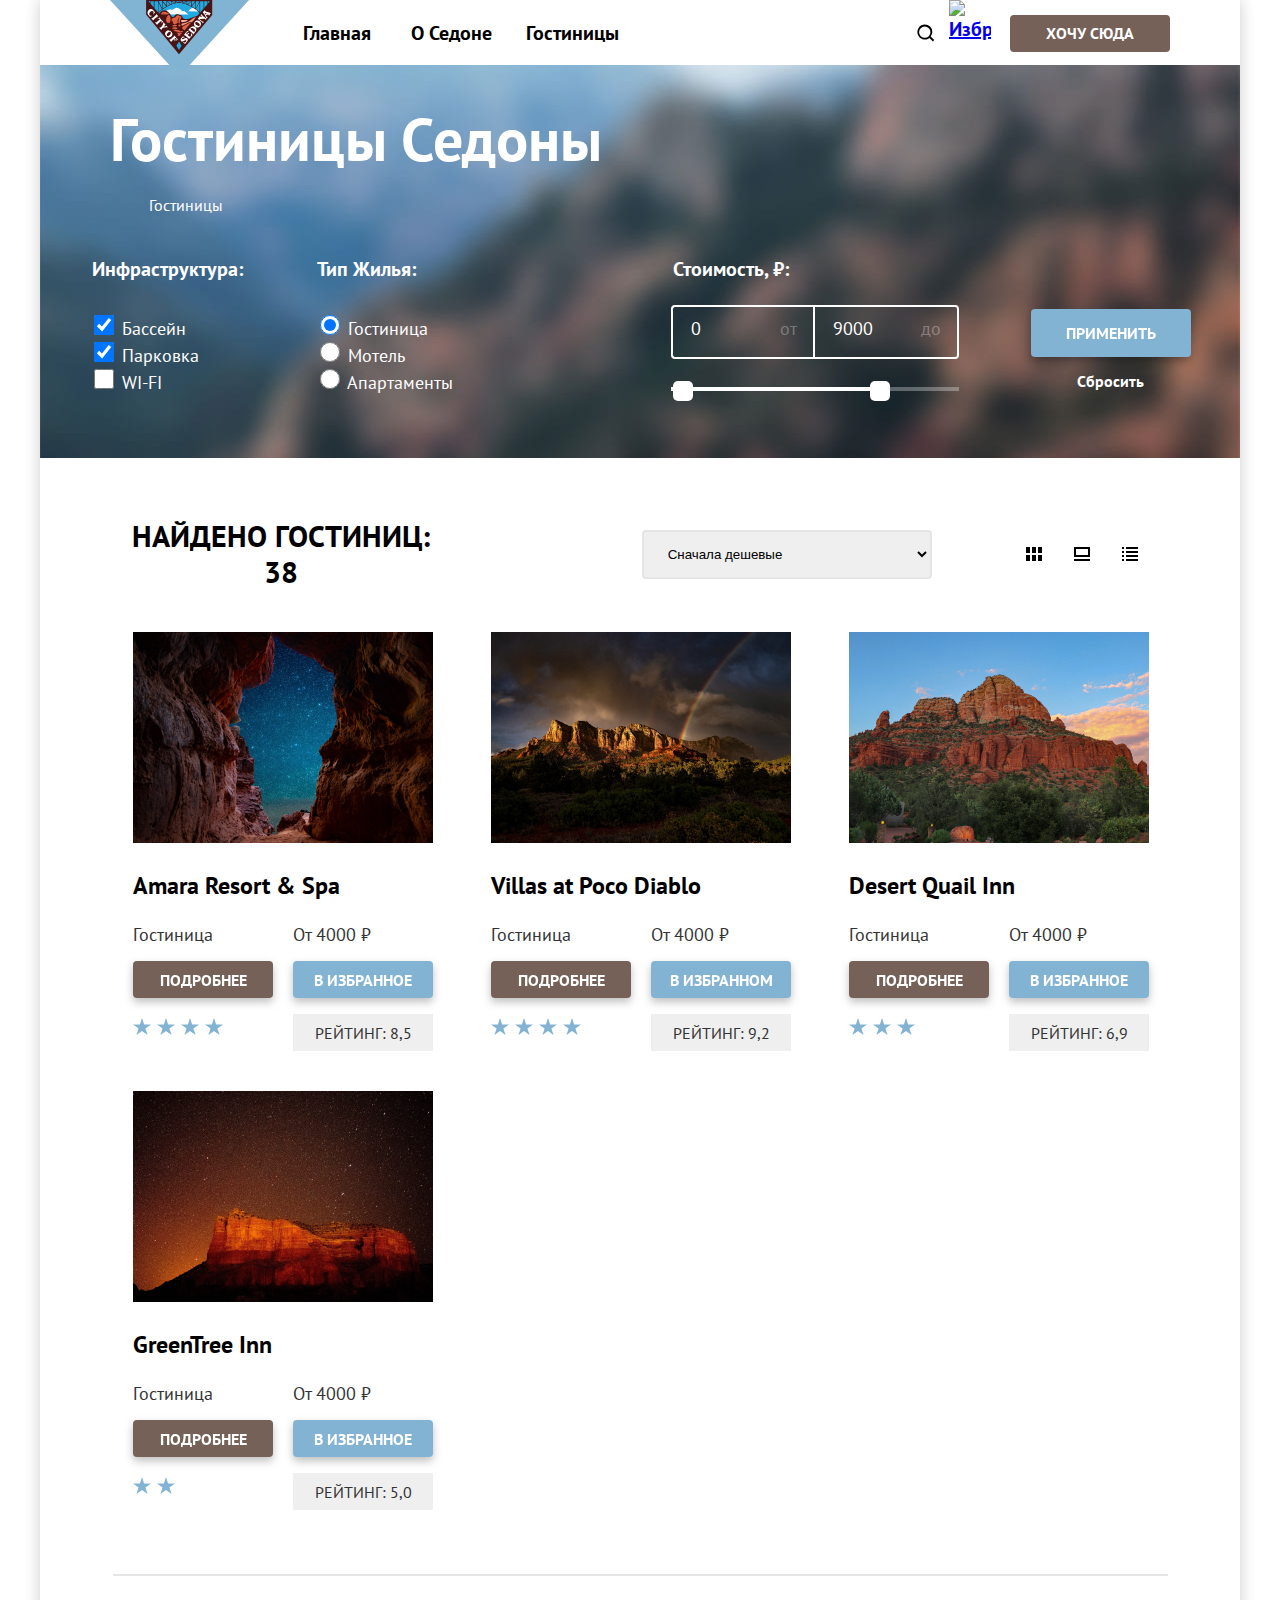
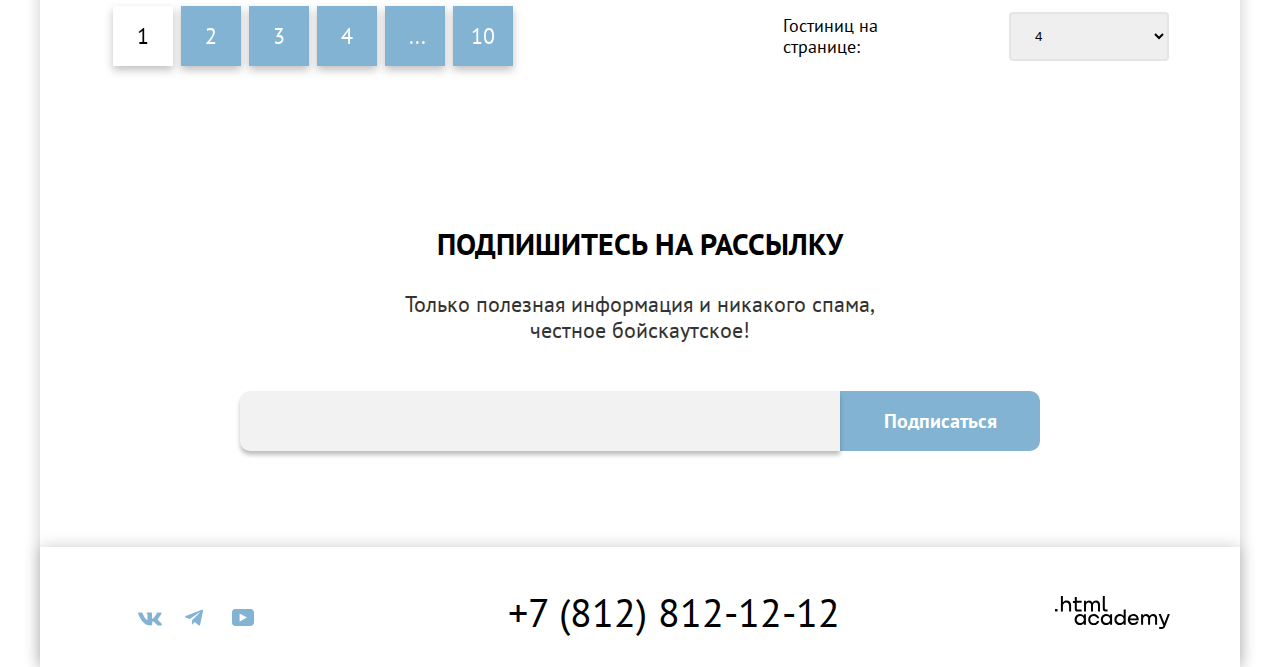
==== catalog.html @ 24939d2d "Сделал правки кнопок и хлебных крошек" ====
<!DOCTYPE html>
<html lang="ru">
  <head>
    <meta charset="utf-8" />
    <title>HTML Academy: Седона</title>
    <link rel="stylesheet" href="styles/styles.css" />
  </head>
  <body>
    <!--Хэдер-->
    <div class="page-container">
      <header class="page-header">
        <!--Навигация текст-->
        <nav class="main-navigation">
          <a href="/" class="logo-link">
            <img
              class="logo-image"
              src="/images/Vector-svg/logo.svg"
              width="139"
              height="70"
              alt="Логотип Седоны."
            />
          </a>
          <ul class="list nav-list nav-list-menu">
            <li class="nav-item item-first">
              <a class="nav-link nav-link-active" href="index.html">Главная</a>
            </li>
            <li class="nav-item">
              <a class="nav-link" href="#">О Седоне</a>
            </li>
            <li class="nav-item">
              <a class="nav-link" href="catalog.html">Гостиницы</a>
            </li>
          </ul>
          <!--Навигация иконки-->
          <ul class="list nav-list nav-list-user">
            <li class="nav-item">
              <a class="nav-icon" href="#">
                <img
                  class="header-icons"
                  src="/images/Vector-svg/search.svg"
                  alt="Поиск."
                  width="18"
                  height="18"
                />
              </a>
            </li>

            <li>
              <a class="nav-icon" href="#">
                <img
                  class="favorite-icon"
                  src="images/Vector-svg/Favorite.svg"
                  alt="Избранное."
                  width="42px"
                  height="66px"
                />
              </a>
            </li>
            <li>
              <button class="nav-button button-standart" type="button">
                Хочу сюда
              </button>
            </li>
          </ul>
        </nav>
      </header>

      <!--Поисковые фильтры-->
      <main class="main-inner">
        <div class="filter-content">
          <h1 class="inner-header-title">Гостиницы Седоны</h1>
          <ul class="breadcrubs">
            <li class="breadcrumbs-item-icon">
              <a class="breadcrumbs-link" href="index.html"></a>
              <p class="visually-hidden">Переидти на главную страницу</p>
            </li>
            <li class="breadcrumbs-item link-item">
              <a class="breadcrumbs-link">Гостиницы</a>
            </li>
          </ul>
          <form
            class="catalog-filter"
            action="https://echo.htmlacademy.ru"
            method="get"
          >
            <!--Классы фильров-->
            <div class="catalog-filters">
              <fieldset class="catalog-filter-group filter-first">
                <legend class="catalog-filter-title">Инфраструктура:</legend>
                <ul class="catalog-filter-list">
                  <li class="catalog-filter-item">
                    <label class="control">
                      <input
                        class="control-input"
                        type="checkbox"
                        name="Swimming-pool"
                        checked
                      />
                      Бассейн
                    </label>
                  </li>

                  <li class="catalog-filter-item">
                    <label class="control">
                      <input
                        class="control-input"
                        type="checkbox"
                        name="parking"
                        checked
                      />
                      Парковка
                    </label>
                  </li>

                  <li class="catalog-filter-item">
                    <label class="control">
                      <input
                        class="control-input"
                        type="checkbox"
                        name="wifi"
                      />
                      WI-FI
                    </label>
                  </li>
                </ul>
              </fieldset>

              <fieldset class="catalog-filter-group filter-second">
                <legend class="catalog-filter-title">Тип жилья:</legend>
                <ul class="catalog-filter-list">
                  <li class="catalog-filter-item">
                    <label class="control">
                      <input
                        class="control-input-circle"
                        type="radio"
                        name="product-group"
                        checked
                      />
                      Гостиница
                    </label>
                  </li>

                  <li class="catalog-filter-item">
                    <label class="control">
                      <input
                        class="control-input-circle"
                        type="radio"
                        name="product-group"
                      />
                      Мотель
                    </label>
                  </li>

                  <li class="catalog-filter-item">
                    <label class="control">
                      <input
                        class="control-input-circle"
                        type="radio"
                        name="product-group"
                      />
                      Апартаменты
                    </label>
                  </li>
                </ul>
              </fieldset>

              <!--сортировка по ценам-->

              <fieldset class="cost">
                <legend class="filter-headline">Стоимость, ₽:</legend>
                <p class="cost__inputs">
                  <label class="cost__label"
                    >от
                    <input
                      class="cost__input"
                      type="number"
                      value="0"
                      min="0"
                      max="12000"
                    />
                  </label>
                  <label class="cost__label"
                    >до
                    <input
                      class="cost__input"
                      type="number"
                      value="9000"
                      min="0"
                      max="12000"
                    />
                  </label>
                </p>
                <p
                  class="range-slider cost__range"
                  style="--first-val: 0%; --second-val: 75%"
                >
                  <input
                    class="range-slider__input"
                    type="range"
                    min="0"
                    max="12000"
                    value="0"
                    step="100"
                    aria-label="Min range"
                  />
                  <input
                    class="range-slider__input"
                    type="range"
                    min="0"
                    max="12000"
                    value="9000"
                    step="100"
                    aria-label="Max range"
                  />
                </p>
              </fieldset>

              <!--Кнопки-->
              <menu class="filter-buttons">
                <button
                  class="submit-button button-standart"
                  type="submit"
                  name="submit"
                  value="Применить"
                >
                  Применить
                </button>
                <button
                  class="reset-button button-lower"
                  type="reset"
                  name="reset"
                  value="Сбросить"
                >
                  Сбросить
                </button>
              </menu>
            </div>
          </form>
        </div>

        <!--Каталог-->

        <!--Кнопки сортировки-->
        <div class="catalog">
          <div class="select-container">
            <h2 class="search">Найдено гостиниц: 38</h2>
            <!--Селектор-->
            <select class="select-control" aria-label="Сортировка">
              <option value="cheep">Сначала дешевые</option>
            </select>
            <div class="user-sort">
              <a href="#" class="button-sort-active">
                <span class="visually-hidden">Таблица</span>
                <img
                  class="breadcrumbs-item"
                  src="/images/breadcrumbs/icon-table.svg"
                  alt="Таблица."
                  width="16"
                  height="14"
                />
              </a>
              <a href="#" class="button-sort-light">
                <span class="visually-hidden">Большой список</span>
                <img
                  class="breadcrumbs-item"
                  src="/images/breadcrumbs/icon-slideshow.svg"
                  alt="Большой список."
                  width="16"
                  height="14"
                />
              </a>

              <a href="#" class="button-sort-light">
                <span class="visually-hidden">Список</span>
                <img
                  class="breadcrumbs-item"
                  src="/images/breadcrumbs/icon-list.svg"
                  alt="Список"
                  width="16"
                  height="14"
                />
              </a>
            </div>
          </div>

          <!--Карточки товаров-->
          <ul class="product-list">
            <li class="product-card">
              <a class="product-card-link" href="#">
                <img
                  class="product-card-image"
                  src="/images/catalog/hotel-1-1.jpg"
                  width="300"
                  height="211"
                  alt="Фотография отеля Amara Resort & Spa."
                />

                <h3 class="product-card-title">Amara Resort & Spa</h3>
              </a>
              <div class="product-card-content">
                <span class="product-card-hotel">Гостиница</span>
                <span class="product-card-price">От 4000 ₽</span>
                <a class="product-card-button-detailed button-standart" href="#"
                  >Подробнее</a
                >
                <button
                  type="button"
                  class="product-card-button button-standart"
                >
                  В избранное
                </button>
                <div class="hotel-rait-stars">
                  <img
                    class="stars"
                    src="/images/rating-stars/Star.svg"
                    atl="звездa"
                    width="18px"
                    height="17px"
                  />
                  <img
                    class="stars"
                    src="/images/rating-stars/Star.svg"
                    atl="звездa"
                    width="18px"
                    height="17px"
                  />
                  <img
                    class="stars"
                    src="/images/rating-stars/Star.svg"
                    atl="звездa"
                    width="18px"
                    height="17px"
                  />
                  <img
                    class="stars"
                    src="/images/rating-stars/Star.svg"
                    atl="звездa"
                    width="18px"
                    height="17px"
                  />
                </div>
                <button
                  type="button"
                  class="product-card-rating button-standart"
                >
                  Рейтинг: 8,5
                </button>
              </div>
            </li>

            <li class="product-card">
              <a class="product-card-link" href="#">
                <img
                  class="product-card-image"
                  src="/images/catalog/hotel-1-2.jpg"
                  width="300"
                  height="211"
                  alt="Фотография отеля Villas at Poco Diablo."
                />
                <h3 class="product-card-title">Villas at Poco Diablo</h3>
              </a>
              <div class="product-card-content">
                <span class="product-card-hotel">Гостиница</span>
                <span class="product-card-price">От 4000 ₽</span>
                <a class="product-card-button-detailed button-standart" href="#"
                  >Подробнее</a
                >
                <button
                  type="button"
                  class="product-card-button button-standart"
                >
                  В избранном
                </button>
                <div class="hotel-rait-stars">
                  <img
                    class="stars"
                    src="/images/rating-stars/Star.svg"
                    atl="звездa"
                    width="18px"
                    height="17px"
                  />

                  <img
                    class="stars"
                    src="/images/rating-stars/Star.svg"
                    atl="звездa"
                    width="18px"
                    height="17px"
                  />

                  <img
                    class="stars"
                    src="/images/rating-stars/Star.svg"
                    atl="звездa"
                    width="18px"
                    height="17px"
                  />

                  <img
                    class="stars"
                    src="/images/rating-stars/Star.svg"
                    atl="звездa"
                    width="18px"
                    height="17px"
                  />
                </div>
                <button
                  type="button"
                  class="product-card-rating button-standart"
                >
                  Рейтинг: 9,2
                </button>
              </div>
            </li>

            <li class="product-card">
              <a class="product-card-link" href="#">
                <img
                  class="product-card-image"
                  src="/images/catalog/hotel-1-3.jpg"
                  width="300"
                  height="211"
                  alt="Фотография отеля Desert Quail Inn."
                />
                <h3 class="product-card-title">Desert Quail Inn</h3>
              </a>
              <div class="product-card-content">
                <span class="product-card-hotel">Гостиница</span>
                <span class="product-card-price">От 4000 ₽</span>
                <a class="product-card-button-detailed button-standart" href="#"
                  >Подробнее</a
                >
                <button
                  type="button"
                  class="product-card-button button-standart"
                >
                  В избранное
                </button>
                <div class="hotel-rait-stars">
                  <img
                    class="stars"
                    src="/images/rating-stars/Star.svg"
                    atl="звездa"
                    width="18px"
                    height="17px"
                  />
                  <img
                    class="stars"
                    src="/images/rating-stars/Star.svg"
                    atl="звездa"
                    width="18px"
                    height="17px"
                  />
                  <img
                    class="stars"
                    src="/images/rating-stars/Star.svg"
                    atl="звездa"
                    width="18px"
                    height="17px"
                  />
                </div>
                <button
                  type="button"
                  class="product-card-rating button-standart"
                >
                  Рейтинг: 6,9
                </button>
              </div>
            </li>

            <li class="product-card">
              <a class="product-card-link" href="#">
                <img
                  class="product-card-image"
                  src="/images/catalog/hotel-1.jpg"
                  width="300"
                  height="211"
                  alt="Фотография отеля GreenTree Inn."
                />
                <h3 class="product-card-title">GreenTree Inn</h3>
              </a>
              <div class="product-card-content">
                <span class="product-card-hotel">Гостиница</span>
                <span class="product-card-price">От 4000 ₽</span>
                <a class="product-card-button-detailed button-standart" href="#"
                  >Подробнее</a
                >
                <button
                  type="button"
                  class="product-card-button button-standart"
                >
                  В избранное
                </button>
                <div class="hotel-rait-stars">
                  <img
                    class="stars"
                    src="/images/rating-stars/Star.svg"
                    atl="звездa"
                    width="18px"
                    height="17px"
                  />
                  <img
                    class="stars"
                    src="/images/rating-stars/Star.svg"
                    atl="звездa"
                    width="18px"
                    height="17px"
                  />
                </div>
                <button
                  type="button"
                  class="product-card-rating button-standart"
                >
                  Рейтинг: 5,0
                </button>
              </div>
            </li>
          </ul>

          <div class="grey-border"></div>

          <!--Пагинация-->
          <div class="pagination-container">
            <ul class="pagination">
              <li class="pagination-item">
                <a class="pagination-link pagination-current">1</a>
              </li>

              <li class="pagination-item">
                <a class="pagination-link" href="#">2</a>
              </li>

              <li class="pagination-item">
                <a class="pagination-link" href="#">3</a>
              </li>

              <li class="pagination-item">
                <a class="pagination-link" href="#">4</a>
              </li>

              <li class="pagination-item">
                <a class="pagination-link" href="#">...</a>
              </li>

              <li class="pagination-item">
                <a class="pagination-link-long" href="#">10</a>
              </li>
            </ul>

            <!--Селектор-->
            <div class="selector-container">
              <p class="selector-text">Гостиниц на странице:</p>
              <select class="select-control-sort" aria-label="Сортировка">
                <option class="number" value="cheep">1</option>
                <option class="number" value="cheep">2</option>
                <option class="number" value="cheep">3</option>
                <option class="number" value="cheep" selected>4</option>
              </select>
            </div>
          </div>
        </div>
      </main>

      <!--Рассылка-->
      <section class="catalog-sub">
        <h2 class="head-sub catalog-sub-head">Подпишитесь на рассылку</h2>
        <p class="advantages-text">
          Только полезная информация и никакого спама, <br />
          честное бойскаутское!
        </p>
        <form class="email" action="https://echo.htmlacademy.ru/" metod="post">
          <!-- <input type="text" name="appointment-date" /> -->
          <input
            class="email-string"
            name="email"
            type="text"
            palceholder="Ваш e-mail"
          />
          <button class="subscribe-button" type="submit">Подписаться</button>
        </form>
      </section>
      <!-- footer -->
      <footer class="page-footer">
        <!--Соц.сети-->
        <ul class="footer-social-list">
          <li class="social-media-item">
            <a class="button" href="https://vk.com/htmlacademy">
              <img
                class="social-media-VK"
                src="images/Vector-svg/VK.svg"
                width="24"
                height="14"
                alt="Вконтакте."
              />
            </a>
          </li>
          <li class="social-media-item">
            <a class="button" href="https://t.me/htmlacademy">
              <img
                class="social-media-TG"
                src="images/Vector-svg/TG.svg"
                width="18"
                height="17"
                alt="Телеграм."
              />
            </a>
          </li>
          <li class="social-media-item">
            <a class="button" href="https://www.youtube.com/user/htmlacademyru">
              <img
                class="social-media-UT"
                src="images/Vector-svg/UT.svg"
                width="22"
                height="17"
                alt="Ютуб."
              />
            </a>
          </li>
        </ul>
        <a class="contacts-phone" href="tel:88128121212">+7 (812) 812-12-12</a>
        <a class="academy-logotype" href="https://htmlacademy.ru/">
          <img
            class="academy-logo"
            src="images/Vector-svg/HTML-Academy.svg"
            width="115"
            height="33"
            alt="Логотип."
          />
        </a>
      </footer>
    </div>
  </body>
</html>
---- styles/styles.css ----
/* Шрифты */

@font-face {
  font-family: PT Sans;
  font-style: normal;
  src: url("/fonts/ptsans-400.woff2");
  font-display: swap;
}

@font-face {
  font-family: PT Sans;
  font-style: normal;
  font-weight: 700;
  src: url("/fonts/ptsans-700.woff2");
  font-display: swap;
}

html {
  height: 100%;
  margin: 0;
}

body {
  display: flex;
  flex-direction: column;
  min-height: 100%;
  margin: 0;

  font-family: "PT Sans", sans-serif;
  font-size: 22px;
  font-weight: 400;

  line-height: 26px;
  background-color: #ffffff;
}

.page-container {
  width: 1200px;
  margin: 0 auto;
  display: block;
  box-shadow: 0 0 15px rgba(0, 0, 0, 0.2);
}

* {
  box-sizing: border-box;
}

.list {
  list-style: none;
}

/* Header */

.page-header {
  display: flex;
  width: 100%;
  padding: 0 70px;

  background-color: #ffffff;
  color: #000000;

  font-weight: 700;
  font-size: 20px;
  line-height: 26px;
}

.logo {
  display: block;
  width: 139px;
  height: 70px;
  margin-left: 70px;
}

/* Навигация стили */

.main-navigation {
  display: flex;
  width: 100%;
  height: 65px;
  margin: 0 auto;
}

.logo-link {
  margin-right: 30px;
}

.item-first {
  min-width: 115px;
  min-height: 26px;

  text-align: center;
}

.nav-list {
  display: flex;
  flex-wrap: wrap;

  margin: 0;
  padding: 0;

  align-items: center;
}

.nav-list-menu {
  min-width: 460px;
  height: 65px;
}

.nav-list-user {
  margin-left: auto;

  min-width: 264px;
  height: 65px;

  justify-content: flex-end;
}

.nav-link {
  margin: 0 17px;
  color: #000000;

  font-weight: 700;
  font-size: 20px;
  line-height: 26px;
  text-transform: capitalize;
  text-decoration: none;
  height: 100%;
}

.nav-icon {
  width: 44px;

  display: flex;
  align-items: center;
  justify-content: center;
}

.link-active {
  width: 68px;
  height: 0;

  margin: 0;
  padding: 0;

  border-bottom: 2px solid #756257;
}

.nav-button {
  padding: 8px 15px;
  margin-left: 18px;

  min-width: 160px;
  min-height: 37px;

  font-size: 16px;
  line-height: 20px;
  background-color: #756157;
  border-radius: 4px;
  border: 0;
  color: #ffffff;
  text-transform: uppercase;
}

/* Header END */

/* Hero */

.hero {
  display: flex;
  align-items: center;
  justify-content: center;
  width: 100%;
  min-height: 485px;
  background-image: url("/images/Vector-svg/divider.svg"),
    url("/images/index/index-background.jpg");
  background-repeat: no-repeat;
  background-position: 50% 100%, 100% 50%;
}

.hero-welcome {
  height: 352px;
  width: 458px;
  margin: 0 auto;
}

/* Hero END */

/* advantages */
.advantages {
  display: flex;
  flex-direction: row;
  flex-wrap: wrap;
  justify-content: space-between;

  padding: 0;
  margin: 0;
  text-align: center;
  color: #000000;
  list-style: none;
  max-width: 100%;
  min-height: 1535px;
}

.advantages-with-icon {
  min-width: 100%;
  min-height: 384px;

  display: flex;
  justify-content: space-between;

  padding: 0;
  margin: 0;
}

/* First Advantage photo */
.first-advantages-picture {
  filter: drop-shadow(0 4px 4px rgba(0, 0, 0, 0.25));
}

/* Second Advantage photo */
.second-advantages-picture {
  filter: drop-shadow(0 4px 4px rgba(0, 0, 0, 0.25));
}

.advantages-item {
  min-width: 400px;
  min-height: 384px;

  background-color: #82b3d3;

  display: flex;
  flex-direction: column;
  align-items: center;
  justify-content: center;
  gap: 30px;
}

.icon-first {
  order: -1;
}

.icon-second {
  order: -1;
}

.icon-third {
  order: -1;
}

/* Figcaption */

.item-start {
  display: flex;
  justify-content: center;
  align-content: center;
}

.item-end {
  display: flex;
  align-content: center;
}

.advantages-figure-start {
  min-width: 100%;
  min-height: 384px;

  padding: 0;
  margin: 0;

  display: flex;
}

.advantages-figure-end {
  min-width: 100%;
  min-height: 384px;

  margin: 0;
  padding: 0;

  display: flex;
  flex-direction: row-reverse;
}

/* Figcaption end */

/* Advantages-icons */

.advantages-icon {
  order: -1;
}

/* Advantages-icons-end */

/* Another colors */

.another-light-gray {
  background-color: rgba(131, 179, 211, 0.12);
}

.white-background {
  background-color: #ffffff;
}

.another-background {
  background-color: rgba(131, 179, 211, 0.2);
}
/* Another colors end */

/* White color advantages */

.advantage-white {
  font-weight: 700;
  font-size: 24px;
  line-height: 28px;

  text-align: center;
  text-transform: uppercase;
  color: #ffffff;

  width: 230px;
  height: 56px;

  display: block;
  margin: 92px 85px 0 85px;
  padding: 0;
}

.adnvantage-number-white {
  color: #ffffff;
  display: block;

  margin: 30px 0 0 0;
  padding: 0;
}

/* White color advantages end */

/* advantages end */

/* Тектст */

.advantages-title {
  font-weight: 700;
  font-size: 30px;
  line-height: 36px;
  text-align: center;
  text-transform: uppercase;
  color: #000000;
  background-color: #ffffff;

  padding-bottom: 31px;
  padding-top: 63px;
  margin: 0;
}

.subtitle {
  font-size: 22px;
  line-height: 26px;
  text-align: center;
  /* position: absolute; */
  margin-left: 273px;
  margin-right: 273px;
  color: #333333;
  background-color: #ffffff;
  width: 654px;
  height: 26px;
  padding-bottom: 90px;
}

.first-advantages-info span {
  font-size: 18px;
  line-height: 21px;
  text-align: center;
  color: #ffffff;
}

.advantage-1 p {
  font-size: 18px;
  line-height: 21px;
  text-align: center;
  color: #ffffff;
  width: 230px;
  height: 63px;
}

.advantages-text-white {
  min-width: 230px;
  min-height: 63px;

  font-size: 18px;
  line-height: 21px;
  text-align: center;
  color: #ffffff;

  padding: 0;
  margin: 0;
}

.advantages-h-white {
  padding: 0;
  color: #ffffff;
  margin: 0;
}

.advantages-h {
  font-size: 24px;
  line-height: 28px;

  text-transform: uppercase;
}

.advantage-2 span {
  width: 230px;
  height: 21px;

  font-size: 18px;
  line-height: 21px;
  text-align: center;
  color: #ffffff;
}

.advantages-item-h {
  min-width: 230px;
  min-height: 28px;

  font-weight: 700;
  font-size: 24px;
  line-height: 28px;

  text-align: center;
  text-transform: uppercase;
  color: #000000;
  list-style: none;

  margin: 0;
  padding: 0;
}

/* Items with icon */
.advantages-item-h-icon {
  /* padding-top: 182px; */
  margin: 0;
  padding: 0;
}

.advantages-text-icon {
  /* padding-top: 30px; */
  margin: 0;
  padding: 0;
  font-size: 18px;
  line-height: 21px;

  color: #333333;
}

/* Items with icon end */

/* Advantages with numbers */

.advantages-item-h-numbers {
  /* padding-top: 103px; */
  margin: 0;
  padding: 0;
}

.advantage-number {
  padding: 0;
  /* margin-top: 30px; */
  margin: 0;

  font-size: 18px;
  line-height: 21px;

  display: block;
}

.advantage-number-white {
  font-size: 18px;
  line-height: 21px;
  color: #ffffff;

  padding: 0;
}

.advantages-text-number {
  /* padding-top: 30px; */
  padding: 0;
  margin: 0;

  font-size: 18px;
  line-height: 21px;

  color: #333333;
}
/* Advantages with numbers end */

.advantages-text {
  /* padding: 29px 304px 0 304px; */
  padding: 0;
  margin: 0;

  display: block;
  text-align: center;
  color: #333333;
}

.subscribe-white-color-text {
  color: #ffffff;
}

.advantages-item-h-1 {
  min-width: 230px;
  min-height: 28px;

  margin: 0;
  padding: 0;

  font-weight: 700;
  font-size: 24px;
  line-height: 28px;

  text-align: center;
  text-transform: uppercase;
  color: #ffffff;
  list-style: none;
}

/* Serch hotel */
.main-search {
  min-width: 100%;
  min-height: 417px;

  display: flex;
  flex-direction: column;
  justify-content: center;
  gap: 29px;
}

.head-search {
  text-align: center;
  padding: 0;
  margin: 0;

  font-size: 30px;
  line-height: 36px;
  text-transform: uppercase;
}

.search-button {
  width: 574px;
  height: 60px;

  margin: 27px 313px 0 313px;

  /* display: flex;
  align-self: center;
  justify-content: center; */

  font-size: 20px;
  line-height: 36px;
  border: 0;
  color: #ffffff;
  background-color: #756157;
  text-align: center;
  text-transform: uppercase;
}

/* Buttons transform */

/* Buttons transform  end */

/* Search hotel end */

/* Subscribe */

.head-sub {
  text-align: center;
  text-transform: uppercase;
  color: #ffffff;

  /* padding-top: 94px; */
  margin: 0;
  padding: 0;

  font-weight: 700;
  font-size: 30px;
  line-height: 36px;
}

.subscribe-button {
  min-width: 200px;
  min-height: 60px;

  color: #ffffff;
  font-family: "PT Sans";
  font-style: normal;
  font-weight: 700;
  font-size: 20px;
  line-height: 36px;

  background-color: #82b3d3;
  border-radius: 0 10px 10px 0;
  border: 0;

  padding: 12px 34px;
  margin: 0;
}

.email-string {
  background: #f2f2f2;
  box-shadow: 0 4px 4px rgba(0, 0, 0, 0.25);
  border-radius: 0 10px 10px 0;
  transform: matrix(-1, 0, 0, 1, 0, 0);
  border: 0;

  min-width: 600px;
  height: 60px;

  padding: 0;
  /* margin-top: 46px; */
  margin: 0;
}

/* Subscribe end */

/* Footer */

/* Social media icons */

/* Social media icons end */

.page-footer {
  display: flex;
  justify-content: space-between;
  padding: 40px 70px 30px 70px;

  min-width: 1200px;
  min-height: 120px;
  margin: 0 auto;
  box-shadow: 0 0 15px rgba(0, 0, 0, 0.2);
}

.social-media-item {
  list-style: none;

  width: 47px;
  height: 40px;

  display: flex;
  align-self: stretch;
}

.footer-social-list {
  margin: 0;
  padding: 0;

  display: flex;
  justify-content: center;
  align-self: center;

  min-width: 183px;
  min-height: 40px;
}

.contacts-phone {
  min-width: 331px;
  min-height: 40px;

  font-size: 40px;
  line-height: 40px;

  text-transform: uppercase;
  text-decoration: none;
  color: #000000;

  display: flex;
  align-self: center;
  justify-content: center;

  padding: 0;
  margin: 0;
}

.academy-logo {
  width: 115px;
  height: 33px;
}

.academy-logotype {
  display: flex;
  align-self: center;

  margin: 0;
  padding: 0;
}

.social-media-item:nth-child(3n) {
  margin-right: 10px;
}
/* Footer end */

/*Фоны*/
.main-background {
  background-image: url("/images/index/backgrund.jpg");
  width: 1200px;
  min-height: 485px;
  background-color: #ffffff;
  background-size: 100% auto;
  background-repeat: no-repeat;
}

.main-inner {
  background-image: url("../images/catalog/Filter-back.jpg");
  width: 100%;
  min-height: 393px;
  background-color: #ffffff;
  background-size: 100% auto;
  background-repeat: no-repeat;
}

.visually-hidden {
  clip: rect(0 0 0 0);
  clip-path: inset(50%);
  height: 1px;
  overflow: hidden;
  white-space: nowrap;
  width: 1px;
}

.main-sub {
  background-image: url("../images/index/background-sub.png");
  width: 100%;
  min-height: 411px;
  background-color: #ffffff;
  color: #ffffff;
  background-size: 100% auto;
  background-repeat: no-repeat;
  text-align: center;

  display: flex;
  flex-direction: column;
  justify-content: center;
  align-content: center;
  gap: 29px;
}

.email {
  margin-top: 19px;
  padding: 0;

  display: grid;
  grid-template-columns: 600px 200px;
  grid-template-rows: 60px;
  justify-content: center;
}

/* Catalog.html */

.inner-header-title {
  font-weight: 700;
  font-size: 60px;
  line-height: 78px;
  color: #ffffff;

  text-align: left;
  margin: 0;
  padding: 35px 0 0 70px;
}

.search {
  font-weight: 700;
  font-size: 30px;
  line-height: 36px;
  text-transform: uppercase;
  color: #000000;

  min-width: 338px;
  min-height: 37px;

  margin: 0;
  padding: 0;

  text-align: center;
}

/* Filter item */

/* Buttons */
.submit-button {
  width: 160px;
  height: 48px;

  background-color: #82b3d3;
  color: #ffffff;
  border-radius: 4px;
  border: 0;

  filter: drop-shadow(0 4px 4px rgba(0, 0, 0, 0.25));
}

.reset-button {
  width: 160px;
  height: 48px;

  color: #ffffff;
  border: 0;

  background-color: rgba(28, 28, 28, 0);
}

/*Buttons end  */

.catalog-filters {
  min-width: 1060px;
  min-height: 60px;

  border: 0;
  color: #ffffff;

  display: flex;
  flex-wrap: wrap;
  justify-content: center;

  padding: 0;
  margin: 40px 0 0 0;
  gap: 70px;
}

.filter-first {
  min-width: 151px;
  min-height: 149px;
  border: 0;

  padding: 0;
  margin: 0;
}

.filter-second {
  min-width: 145px;
  min-height: 149px;
  border: 0;
  margin: 0;

  padding: 0;
}

.control {
  margin-bottom: 15px;
}

.control-input {
  width: 20px;
  height: 20px;

  background-color: #ffffff;
  border-radius: 4px;
  border: 0;
}

.control-input-circle {
  width: 20px;
  height: 20px;

  background: #ffffff;
}

.filter-buttons {
  display: grid;
  grid-template-columns: 160px;
  grid-template-rows: 48px 48px;
  align-self: end;

  width: 160px;
  height: 96px;

  /* display: flex;
  flex-direction: column; */

  padding: 0;
  margin: 0;
}

/* Cost */

.cost {
  min-width: 288px;
  min-height: 148px;

  border: 0;
}

/* ot do */

.filter-headline {
  font-weight: 700;
  font-size: 20px;
  line-height: 1.3;
}

.cost {
  width: 288px;
  display: grid;
  gap: 20px;
  border: 0;
  margin-left: 141px;
  padding: 0;
}
.cost__inputs {
  display: grid;
  grid-template-columns: 1fr 1fr;
  margin: 23px 0 0;
  font-size: 18px;
  line-height: 1.28;
  text-transform: uppercase;
  color: rgba(255, 255, 255, 0.3);
  position: relative;
}
.cost__label {
  display: grid;
  grid-template-columns: 1fr auto;
  align-items: baseline;
  padding-right: 16px;
  border: 2px solid #ffffff;
  padding-top: 11px;
  padding-bottom: 11px;

  font-family: "PT Sans";
  font-style: normal;
  font-weight: 400;
  font-size: 18px;
  line-height: 21px;
  text-transform: lowercase;
}
.cost__label:focus-within {
  box-shadow: 0 0 0 3px #81b3d2, inset 0 0 0 3px #81b3d2;
}
.cost__label:not(:focus-within):hover {
  border-color: rgba(255, 255, 255, 0.6);
}
.cost__label:active {
  background-color: #756257;
}
.cost__label:first-child {
  border-radius: 4px 0 0 4px;
  border-right-width: 0;
  margin-right: 2px;
}
.cost__label:first-child:hover {
  border-right-width: 2px;
  margin-right: 0;
}
.cost__label:hover + .cost__label:not(:focus-within) {
  border-left: 0;
  margin-left: 0;
}
.cost__label:last-child {
  position: relative;
  z-index: 1;
  margin-left: -2px;
  border-radius: 0 4px 4px 0;
}
.cost__input {
  all: unset;
  color: #fff;
  order: -1;
  padding: 0 0 0 18px;
  width: 65px;
  outline: none;
}

.range-slider {
  margin: 0;
  width: 100%;
  background-image: linear-gradient(
    to right,
    rgba(255, 255, 255, 0.3) var(--first-val),
    #fff var(--first-val),
    #fff var(--second-val),
    rgba(255, 255, 255, 0.3) var(--second-val)
  );
  background-size: 100% 4px;
  background-repeat: no-repeat;
  background-position: center;
  display: flex;
  position: relative;
  z-index: 1;
  height: 20px;
}
.range-slider__input {
  cursor: -webkit-grab;
  cursor: grab;
  width: 100%;
  height: 100%;
  -webkit-appearance: none;
  -moz-appearance: none;
  appearance: none;
  background-color: transparent;
}
.range-slider__input::-webkit-slider-runnable-track {
  background: none;
  height: 100%;
  width: 100%;
}
.range-slider__input::-moz-range-track {
  background: none;
  height: 100%;
  width: 100%;
}
.range-slider__input::-webkit-slider-thumb {
  background-color: #fff;
  border: none;
  /* get rid of Firefox thumb border */
  border-radius: 5px;
  pointer-events: auto;
  /* catch clicks */
  width: 20px;
  height: 20px;
  -webkit-appearance: none;
}
.range-slider__input::-webkit-slider-thumb:hover {
  box-shadow: 0 4px 10px rgba(0, 0, 0, 0.25);
}
.range-slider__input::-webkit-slider-thumb:active {
  outline: 2px solid #83b3d3;
  box-shadow: 0 7px 15px rgba(0, 0, 0, 0.4);
}
.range-slider__input::-moz-range-thumb {
  background-color: #fff;
  border: none;
  /* get rid of Firefox thumb border */
  border-radius: 5px;
  pointer-events: auto;
  /* catch clicks */
  width: 20px;
  height: 20px;
  -webkit-appearance: none;
}
.range-slider__input::-moz-range-thumb:hover {
  box-shadow: 0 4px 10px rgba(0, 0, 0, 0.25);
}
.range-slider__input::-moz-range-thumb:active {
  outline: 2px solid #83b3d3;
  box-shadow: 0 7px 15px rgba(0, 0, 0, 0.4);
}
.range-slider__input:last-of-type {
  position: absolute;
}
.range-slider__input:focus {
  outline: none;
}
.range-slider__input:focus::-webkit-slider-thumb {
  outline: 3px solid #83b3d3;
  box-shadow: 0 4px 10px rgba(0, 0, 0, 0.25);
}
.range-slider__input:focus::-moz-range-thumb {
  outline: 3px solid #83b3d3;
  box-shadow: 0 4px 10px rgba(0, 0, 0, 0.25);
}
.range-slider__input:not(:only-of-type) {
  pointer-events: none;
  right: 0;
}

/* Cost end */

.breadcrumbs-link {
  width: 73px;
  height: 21px;

  font-size: 16px;
  line-height: 21px;
  color: #ffffff;

  margin-left: 109px;
  padding: 0;
}

.breadcrubs {
  margin: 0;
  padding: 0;

  /* display: flex; */
}

.breadcrumbs-item-icon {
  width: 12px;
  height: 12px;
}

.catalog-filter-title {
  font-weight: 700;
  font-size: 20px;
  line-height: 26px;
  text-transform: capitalize;
  color: #ffffff;

  padding-bottom: 0;
  margin-bottom: 30px;
}

catalog-filter-item {
  font-size: 18px;
  line-height: 21px;
  color: #ffffff;
}

/* Filter end */

/* Product cards */
.select-control {
  border: 2px solid #e5e5e5;
  border-radius: 4px;

  box-sizing: border-box;
  min-width: 290px;
  min-height: 49px;

  align-items: center;
  padding: 0 0 0 20px;
  margin-left: 113px;

  display: flex;
  align-self: center;
}

.select-control-sort {
  border: 2px solid #e5e5e5;
  border-radius: 4px;

  box-sizing: border-box;
  min-width: 160px;
  min-height: 49px;

  align-items: center;
  padding: 14px 20px;
  margin: 0;

  display: flex;
  align-self: center;
}

.user-sort {
  width: 160px;
  height: 48px;

  display: flex;
}

.button-sort-active {
  width: 48px;
  height: 48px;

  display: flex;
  align-items: center;
  justify-content: center;
}

.button-sort-light {
  width: 48px;
  height: 48px;

  display: flex;
  align-items: center;
  justify-content: center;
}

.button {
  width: 48px;
  height: 48px;

  padding: 13px 12px 13px 12px;
  margin: 0;
  border: 0;

  text-transform: uppercase;
}

.product-card-button {
  width: 140px;
  min-height: 37px;

  text-transform: uppercase;
  display: flex;
  align-items: center;
  justify-content: center;

  filter: drop-shadow(0 4px 4px rgba(0, 0, 0, 0.25));
  background-color: #82b3d3;
  color: #ffffff;
  border-radius: 4px;
  border: 0;
}

.button-standart {
  font-family: "PT Sans";
  font-style: normal;
  font-weight: 700;
  font-size: 16px;
  line-height: 20px;

  text-transform: uppercase;
}

.button-lower {
  font-family: "PT Sans";
  font-style: normal;
  font-weight: 700;
  font-size: 16px;
  line-height: 20px;
}

.product-card-button-detailed {
  width: 140px;
  min-height: 37px;

  text-decoration: none;
  text-transform: uppercase;
  display: flex;
  align-items: center;
  justify-content: center;

  color: #ffffff;
  background-color: #756157;
  border-radius: 4px;
  border: 0;
  filter: drop-shadow(0 4px 4px rgba(0, 0, 0, 0.25));
  font-size: 16px;
}

.product-card-rating {
  width: 140px;
  min-height: 37px;
  border: 0;

  font-family: "PT Sans";
  font-style: normal;
  font-weight: 400;
  font-size: 16px;
  line-height: 20px;

  color: #333333;
  text-transform: uppercase;
}

.select-container {
  display: flex;
  align-items: center;
  justify-content: space-between;

  width: 1057px;
  min-height: 49px;
  margin-left: 72px;
  margin-top: 50px;
  gap: 78px;
}

.product-card-title {
  font-weight: 700;
  font-size: 24px;
  line-height: 28px;
  color: #000000;
}

.product-card span {
  font-size: 18px;
  line-height: 21px;
  color: #333333;
}

.filter-content {
  width: 100%;
  min-height: 403px;
}

.catalog {
  width: 100%;
  min-height: 1212px;

  list-style: none;
}

.catalog-filter-list {
  list-style: none;
  padding: 0;
  margin: 0;

  display: flex;
  flex-direction: column;
  justify-content: flex-start;

  font-size: 18px;
  line-height: 21px;
}

.breadcrubs {
  list-style: none;
}

.product-list {
  list-style: none;

  display: grid;
  grid-template-columns: repeat(3, 340px);
  gap: 0 18px;

  min-height: 876px;

  padding: 0 71px 0 73px;
  margin-bottom: 44px;
}

.product-card {
  display: grid;
  padding: 20px;
}

.product-card-link {
  text-decoration: none;
}

.pagination {
  list-style: none;
}

.product-card-content {
  display: grid;
  grid-template-columns: repeat(2, 160px);
  gap: 16px 0;
}

/* Product cards end */
/* Grey border */
.grey-border {
  width: 1055px;
  height: 0;

  border: 1px solid #e6e6e6;
  transform: rotate(180deg);

  margin: 0 auto;
}
/* Border end */

/* Pagination */

.pagination-container {
  display: flex;
  /* justify-content: space-between; */

  padding: 0;
  width: 1056px;
  height: 60px;

  margin: 30px 0 25px 73px;
}

.pagination {
  display: flex;
  margin: 0;
  padding: 0;

  text-decoration: none;
}

.pagination-item:not(:last-child) {
  margin-right: 8px;
}

.pagination-link {
  display: block;
  box-sizing: border-box;

  width: 60px;
  height: 60px;
  padding: 12px 24px;

  line-height: 36px;
  font-weight: 700px;

  text-decoration: none;
  filter: drop-shadow(0 4px 4px rgba(0, 0, 0, 0.25));
  color: #ffffff;
  background-color: #82b3d3;
}

.pagination-current {
  display: block;
  box-sizing: border-box;

  width: 60px;
  height: 60px;

  text-decoration: none;
  filter: drop-shadow(0 4px 4px rgba(0, 0, 0, 0.25));
  color: #000000;
  background-color: #ffffff;
}

.pagination-link-long {
  display: block;
  box-sizing: border-box;

  width: 60px;
  height: 60px;
  padding: 12px 18px;

  line-height: 36px;
  font-weight: 700px;

  text-decoration: none;
  filter: drop-shadow(0 4px 4px rgba(0, 0, 0, 0.25));
  color: #ffffff;
  background-color: #82b3d3;
}

.selector-container {
  width: 386px;
  min-height: 49px;

  display: flex;
  align-items: center;
  /* gap: 51px; */

  padding: 0;
  margin-left: 270px;
}

.selector-text {
  margin-right: 51px;
  padding: 0;

  min-width: 175px;
  min-height: 23px;

  font-size: 18px;
  line-height: 21px;

  display: flex;
  align-self: center;
}
/* Pagination end */

/* Catalog sub */
.catalog-sub {
  width: 100%;
  min-height: 417px;
  background-color: #ffffff;
  text-align: center;

  display: flex;
  flex-direction: column;
  justify-content: center;
  align-content: center;
  gap: 29px;
}

.catalog-sub-head {
  color: #000000;
  text-transform: uppercase;
}
/* Catalog sub end */

/* Catalog.html end */
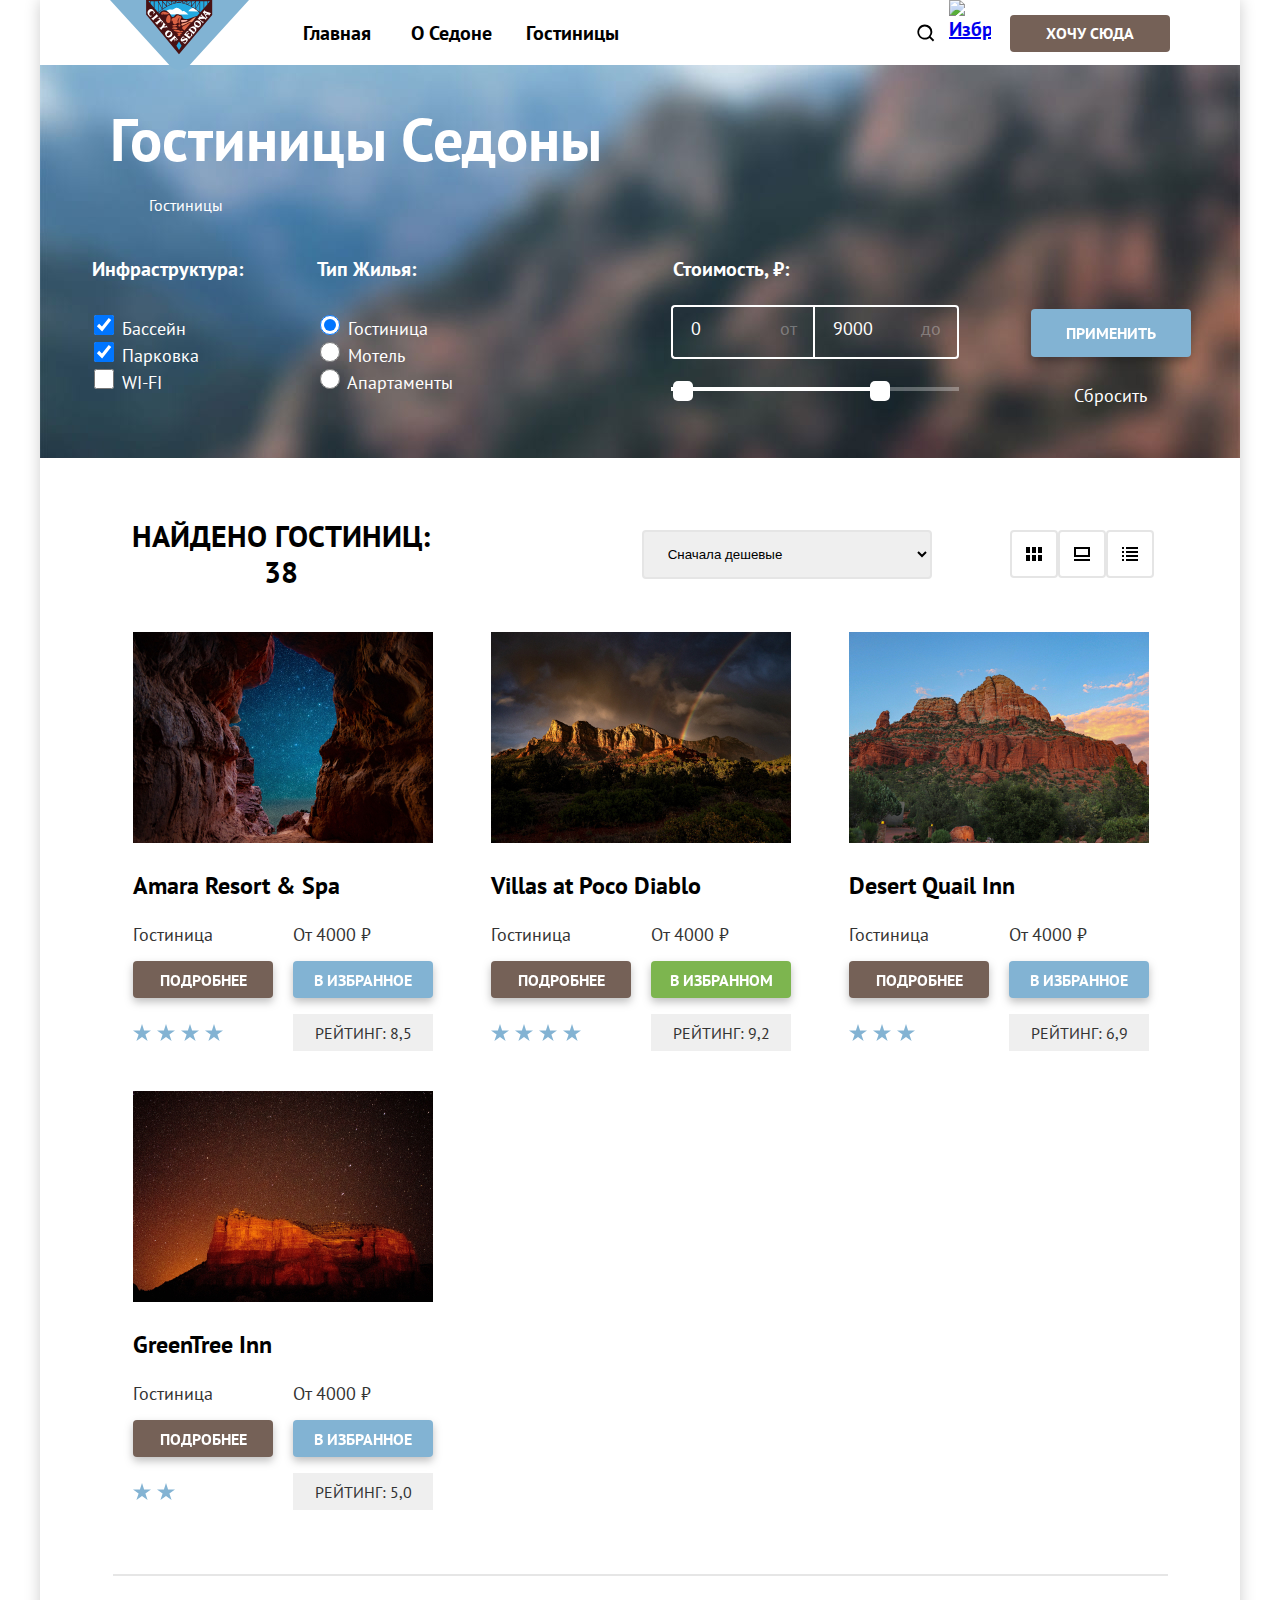
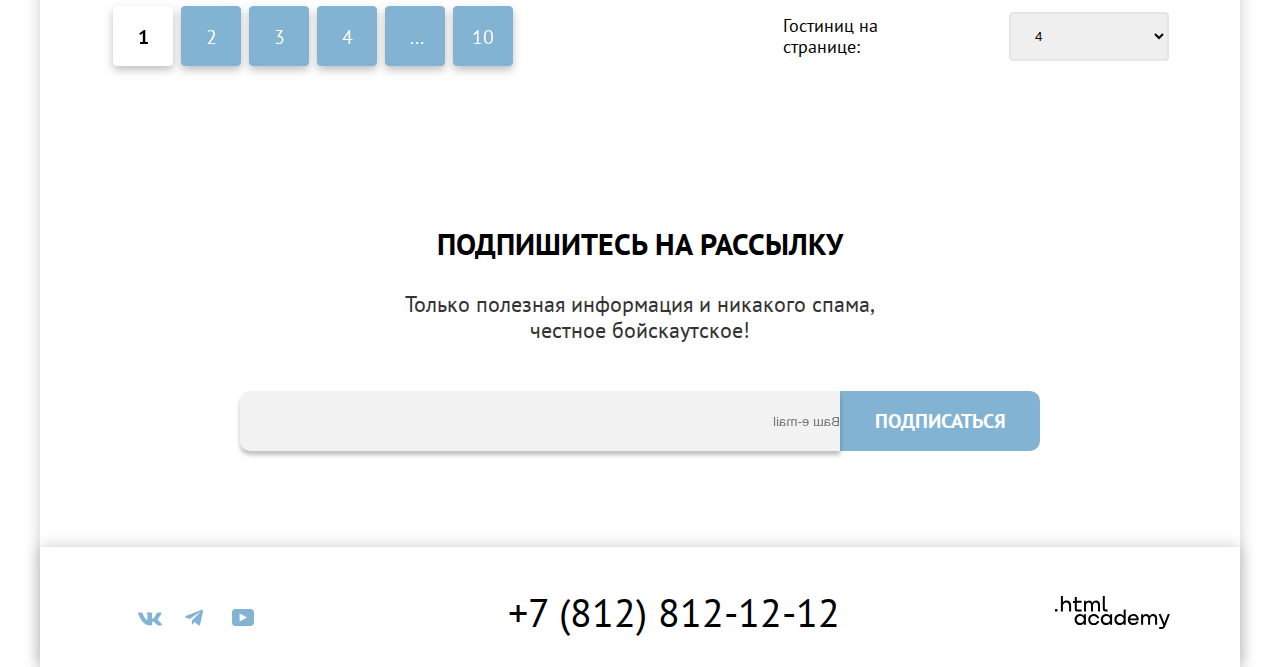
==== commit 9e1fe09f: "Добавил эффекты кнопок" ====
--- a/catalog.html
+++ b/catalog.html
@@ -57,7 +57,10 @@
               </a>
             </li>
             <li>
-              <button class="nav-button button-standart" type="button">
+              <button
+                class="nav-button button-standart brown-button"
+                type="button"
+              >
                 Хочу сюда
               </button>
             </li>
@@ -218,7 +221,7 @@
               <!--Кнопки-->
               <menu class="filter-buttons">
                 <button
-                  class="submit-button button-standart"
+                  class="submit-button button-standart blue-button"
                   type="submit"
                   name="submit"
                   value="Применить"
@@ -300,12 +303,14 @@
               <div class="product-card-content">
                 <span class="product-card-hotel">Гостиница</span>
                 <span class="product-card-price">От 4000 ₽</span>
-                <a class="product-card-button-detailed button-standart" href="#"
+                <a
+                  class="product-card-button-detailed button-standart brown-button"
+                  href="#"
                   >Подробнее</a
                 >
                 <button
                   type="button"
-                  class="product-card-button button-standart"
+                  class="product-card-button button-standart blue-button"
                 >
                   В избранное
                 </button>
@@ -362,12 +367,14 @@
               <div class="product-card-content">
                 <span class="product-card-hotel">Гостиница</span>
                 <span class="product-card-price">От 4000 ₽</span>
-                <a class="product-card-button-detailed button-standart" href="#"
+                <a
+                  class="product-card-button-detailed button-standart brown-button"
+                  href="#"
                   >Подробнее</a
                 >
                 <button
                   type="button"
-                  class="product-card-button button-standart"
+                  class="product-card-button button-standart green-button"
                 >
                   В избранном
                 </button>
@@ -427,12 +434,14 @@
               <div class="product-card-content">
                 <span class="product-card-hotel">Гостиница</span>
                 <span class="product-card-price">От 4000 ₽</span>
-                <a class="product-card-button-detailed button-standart" href="#"
+                <a
+                  class="product-card-button-detailed button-standart brown-button"
+                  href="#"
                   >Подробнее</a
                 >
                 <button
                   type="button"
-                  class="product-card-button button-standart"
+                  class="product-card-button button-standart blue-button"
                 >
                   В избранное
                 </button>
@@ -482,12 +491,14 @@
               <div class="product-card-content">
                 <span class="product-card-hotel">Гостиница</span>
                 <span class="product-card-price">От 4000 ₽</span>
-                <a class="product-card-button-detailed button-standart" href="#"
+                <a
+                  class="product-card-button-detailed button-standart brown-button"
+                  href="#"
                   >Подробнее</a
                 >
                 <button
                   type="button"
-                  class="product-card-button button-standart"
+                  class="product-card-button button-standart blue-button"
                 >
                   В избранное
                 </button>
@@ -571,12 +582,14 @@
         <form class="email" action="https://echo.htmlacademy.ru/" metod="post">
           <!-- <input type="text" name="appointment-date" /> -->
           <input
+            placeholder="Ваш e-mail"
             class="email-string"
             name="email"
             type="text"
-            palceholder="Ваш e-mail"
           />
-          <button class="subscribe-button" type="submit">Подписаться</button>
+          <button class="subscribe-button blue-button" type="submit">
+            Подписаться
+          </button>
         </form>
       </section>
       <!-- footer -->
@@ -584,7 +597,10 @@
         <!--Соц.сети-->
         <ul class="footer-social-list">
           <li class="social-media-item">
-            <a class="button" href="https://vk.com/htmlacademy">
+            <a
+              class="button social-media-button"
+              href="https://vk.com/htmlacademy"
+            >
               <img
                 class="social-media-VK"
                 src="images/Vector-svg/VK.svg"
@@ -595,7 +611,10 @@
             </a>
           </li>
           <li class="social-media-item">
-            <a class="button" href="https://t.me/htmlacademy">
+            <a
+              class="button social-media-button"
+              href="https://t.me/htmlacademy"
+            >
               <img
                 class="social-media-TG"
                 src="images/Vector-svg/TG.svg"
@@ -606,7 +625,10 @@
             </a>
           </li>
           <li class="social-media-item">
-            <a class="button" href="https://www.youtube.com/user/htmlacademyru">
+            <a
+              class="button social-media-button"
+              href="https://www.youtube.com/user/htmlacademyru"
+            >
               <img
                 class="social-media-UT"
                 src="images/Vector-svg/UT.svg"
--- a/styles/styles.css
+++ b/styles/styles.css
@@ -21,7 +21,12 @@
 }
 
 body {
-  display: flex;
+  display: -webkit-box;
+  display: -ms-flexbox;
+  display: flex;
+  -webkit-box-orient: vertical;
+  -webkit-box-direction: normal;
+  -ms-flex-direction: column;
   flex-direction: column;
   min-height: 100%;
   margin: 0;
@@ -38,10 +43,12 @@
   width: 1200px;
   margin: 0 auto;
   display: block;
+  -webkit-box-shadow: 0 0 15px rgba(0, 0, 0, 0.2);
   box-shadow: 0 0 15px rgba(0, 0, 0, 0.2);
 }
 
 * {
+  -webkit-box-sizing: border-box;
   box-sizing: border-box;
 }
 
@@ -52,6 +59,8 @@
 /* Header */
 
 .page-header {
+  display: -webkit-box;
+  display: -ms-flexbox;
   display: flex;
   width: 100%;
   padding: 0 70px;
@@ -74,6 +83,8 @@
 /* Навигация стили */
 
 .main-navigation {
+  display: -webkit-box;
+  display: -ms-flexbox;
   display: flex;
   width: 100%;
   height: 65px;
@@ -92,11 +103,18 @@
 }
 
 .nav-list {
-  display: flex;
+  display: -webkit-box;
+  display: -ms-flexbox;
+  display: flex;
+  -ms-flex-wrap: wrap;
   flex-wrap: wrap;
 
   margin: 0;
   padding: 0;
+
+  -webkit-box-align: center;
+
+  -ms-flex-align: center;
 
   align-items: center;
 }
@@ -111,6 +129,10 @@
 
   min-width: 264px;
   height: 65px;
+
+  -webkit-box-pack: end;
+
+  -ms-flex-pack: end;
 
   justify-content: flex-end;
 }
@@ -130,8 +152,16 @@
 .nav-icon {
   width: 44px;
 
-  display: flex;
+  display: -webkit-box;
+
+  display: -ms-flexbox;
+
+  display: flex;
+  -webkit-box-align: center;
+  -ms-flex-align: center;
   align-items: center;
+  -webkit-box-pack: center;
+  -ms-flex-pack: center;
   justify-content: center;
 }
 
@@ -166,8 +196,14 @@
 /* Hero */
 
 .hero {
-  display: flex;
+  display: -webkit-box;
+  display: -ms-flexbox;
+  display: flex;
+  -webkit-box-align: center;
+  -ms-flex-align: center;
   align-items: center;
+  -webkit-box-pack: center;
+  -ms-flex-pack: center;
   justify-content: center;
   width: 100%;
   min-height: 485px;
@@ -187,9 +223,17 @@
 
 /* advantages */
 .advantages {
-  display: flex;
+  display: -webkit-box;
+  display: -ms-flexbox;
+  display: flex;
+  -webkit-box-orient: horizontal;
+  -webkit-box-direction: normal;
+  -ms-flex-direction: row;
   flex-direction: row;
+  -ms-flex-wrap: wrap;
   flex-wrap: wrap;
+  -webkit-box-pack: justify;
+  -ms-flex-pack: justify;
   justify-content: space-between;
 
   padding: 0;
@@ -205,7 +249,13 @@
   min-width: 100%;
   min-height: 384px;
 
-  display: flex;
+  display: -webkit-box;
+
+  display: -ms-flexbox;
+
+  display: flex;
+  -webkit-box-pack: justify;
+  -ms-flex-pack: justify;
   justify-content: space-between;
 
   padding: 0;
@@ -214,11 +264,13 @@
 
 /* First Advantage photo */
 .first-advantages-picture {
+  -webkit-filter: drop-shadow(0 4px 4px rgba(0, 0, 0, 0.25));
   filter: drop-shadow(0 4px 4px rgba(0, 0, 0, 0.25));
 }
 
 /* Second Advantage photo */
 .second-advantages-picture {
+  -webkit-filter: drop-shadow(0 4px 4px rgba(0, 0, 0, 0.25));
   filter: drop-shadow(0 4px 4px rgba(0, 0, 0, 0.25));
 }
 
@@ -228,35 +280,60 @@
 
   background-color: #82b3d3;
 
-  display: flex;
+  display: -webkit-box;
+
+  display: -ms-flexbox;
+
+  display: flex;
+  -webkit-box-orient: vertical;
+  -webkit-box-direction: normal;
+  -ms-flex-direction: column;
   flex-direction: column;
+  -webkit-box-align: center;
+  -ms-flex-align: center;
   align-items: center;
+  -webkit-box-pack: center;
+  -ms-flex-pack: center;
   justify-content: center;
   gap: 30px;
 }
 
 .icon-first {
+  -webkit-box-ordinal-group: 0;
+  -ms-flex-order: -1;
   order: -1;
 }
 
 .icon-second {
+  -webkit-box-ordinal-group: 0;
+  -ms-flex-order: -1;
   order: -1;
 }
 
 .icon-third {
+  -webkit-box-ordinal-group: 0;
+  -ms-flex-order: -1;
   order: -1;
 }
 
 /* Figcaption */
 
 .item-start {
-  display: flex;
+  display: -webkit-box;
+  display: -ms-flexbox;
+  display: flex;
+  -webkit-box-pack: center;
+  -ms-flex-pack: center;
   justify-content: center;
+  -ms-flex-line-pack: center;
   align-content: center;
 }
 
 .item-end {
-  display: flex;
+  display: -webkit-box;
+  display: -ms-flexbox;
+  display: flex;
+  -ms-flex-line-pack: center;
   align-content: center;
 }
 
@@ -267,6 +344,10 @@
   padding: 0;
   margin: 0;
 
+  display: -webkit-box;
+
+  display: -ms-flexbox;
+
   display: flex;
 }
 
@@ -277,7 +358,14 @@
   margin: 0;
   padding: 0;
 
-  display: flex;
+  display: -webkit-box;
+
+  display: -ms-flexbox;
+
+  display: flex;
+  -webkit-box-orient: horizontal;
+  -webkit-box-direction: reverse;
+  -ms-flex-direction: row-reverse;
   flex-direction: row-reverse;
 }
 
@@ -286,6 +374,8 @@
 /* Advantages-icons */
 
 .advantages-icon {
+  -webkit-box-ordinal-group: 0;
+  -ms-flex-order: -1;
   order: -1;
 }
 
@@ -530,8 +620,17 @@
   min-width: 100%;
   min-height: 417px;
 
-  display: flex;
+  display: -webkit-box;
+
+  display: -ms-flexbox;
+
+  display: flex;
+  -webkit-box-orient: vertical;
+  -webkit-box-direction: normal;
+  -ms-flex-direction: column;
   flex-direction: column;
+  -webkit-box-pack: center;
+  -ms-flex-pack: center;
   justify-content: center;
   gap: 29px;
 }
@@ -597,6 +696,7 @@
   font-weight: 700;
   font-size: 20px;
   line-height: 36px;
+  text-transform: uppercase;
 
   background-color: #82b3d3;
   border-radius: 0 10px 10px 0;
@@ -608,8 +708,11 @@
 
 .email-string {
   background: #f2f2f2;
+  -webkit-box-shadow: 0 4px 4px rgba(0, 0, 0, 0.25);
   box-shadow: 0 4px 4px rgba(0, 0, 0, 0.25);
   border-radius: 0 10px 10px 0;
+  -webkit-transform: matrix(-1, 0, 0, 1, 0, 0);
+  -ms-transform: matrix(-1, 0, 0, 1, 0, 0);
   transform: matrix(-1, 0, 0, 1, 0, 0);
   border: 0;
 
@@ -630,13 +733,18 @@
 /* Social media icons end */
 
 .page-footer {
-  display: flex;
+  display: -webkit-box;
+  display: -ms-flexbox;
+  display: flex;
+  -webkit-box-pack: justify;
+  -ms-flex-pack: justify;
   justify-content: space-between;
   padding: 40px 70px 30px 70px;
 
   min-width: 1200px;
   min-height: 120px;
   margin: 0 auto;
+  -webkit-box-shadow: 0 0 15px rgba(0, 0, 0, 0.2);
   box-shadow: 0 0 15px rgba(0, 0, 0, 0.2);
 }
 
@@ -646,7 +754,13 @@
   width: 47px;
   height: 40px;
 
-  display: flex;
+  display: -webkit-box;
+
+  display: -ms-flexbox;
+
+  display: flex;
+  -ms-flex-item-align: stretch;
+  -ms-grid-row-align: stretch;
   align-self: stretch;
 }
 
@@ -654,8 +768,16 @@
   margin: 0;
   padding: 0;
 
-  display: flex;
+  display: -webkit-box;
+
+  display: -ms-flexbox;
+
+  display: flex;
+  -webkit-box-pack: center;
+  -ms-flex-pack: center;
   justify-content: center;
+  -ms-flex-item-align: center;
+  -ms-grid-row-align: center;
   align-self: center;
 
   min-width: 183px;
@@ -673,21 +795,77 @@
   text-decoration: none;
   color: #000000;
 
-  display: flex;
+  display: -webkit-box;
+
+  display: -ms-flexbox;
+
+  display: flex;
+  -ms-flex-item-align: center;
+  -ms-grid-row-align: center;
   align-self: center;
+  -webkit-box-pack: center;
+  -ms-flex-pack: center;
   justify-content: center;
 
   padding: 0;
   margin: 0;
 }
+
+/* Phone tap*/
+
+.contacts-phone:hover {
+  color: #756157;
+  text-align: center;
+  text-transform: uppercase;
+}
+
+.contacts-phone:focus {
+  color: #756157;
+  text-align: center;
+  text-transform: uppercase;
+}
+
+.contacts-phone:active {
+  color: rgba(117, 97, 87, 0.3);
+  text-align: center;
+  text-transform: uppercase;
+}
+
+/* Phone tap */
 
 .academy-logo {
   width: 115px;
   height: 33px;
 }
 
+/* Logo bottom tap*/
+
+.academy-logo:hover {
+  color: #756157;
+  text-align: center;
+  text-transform: uppercase;
+}
+
+.academy-logo:focus {
+  color: #756157;
+  text-align: center;
+  text-transform: uppercase;
+}
+
+.academy-logo:active {
+  color: rgba(117, 97, 87, 0.3);
+  text-align: center;
+  text-transform: uppercase;
+}
+
+/* Logo bottom tap */
+
 .academy-logotype {
-  display: flex;
+  display: -webkit-box;
+  display: -ms-flexbox;
+  display: flex;
+  -ms-flex-item-align: center;
+  -ms-grid-row-align: center;
   align-self: center;
 
   margin: 0;
@@ -720,6 +898,7 @@
 
 .visually-hidden {
   clip: rect(0 0 0 0);
+  -webkit-clip-path: inset(50%);
   clip-path: inset(50%);
   height: 1px;
   overflow: hidden;
@@ -737,9 +916,19 @@
   background-repeat: no-repeat;
   text-align: center;
 
-  display: flex;
+  display: -webkit-box;
+
+  display: -ms-flexbox;
+
+  display: flex;
+  -webkit-box-orient: vertical;
+  -webkit-box-direction: normal;
+  -ms-flex-direction: column;
   flex-direction: column;
+  -webkit-box-pack: center;
+  -ms-flex-pack: center;
   justify-content: center;
+  -ms-flex-line-pack: center;
   align-content: center;
   gap: 29px;
 }
@@ -748,10 +937,26 @@
   margin-top: 19px;
   padding: 0;
 
+  display: -ms-grid;
+
   display: grid;
+  -ms-grid-columns: 600px 200px;
   grid-template-columns: 600px 200px;
+  -ms-grid-rows: 60px;
   grid-template-rows: 60px;
+  -webkit-box-pack: center;
+  -ms-flex-pack: center;
   justify-content: center;
+}
+
+.email > *:nth-child(1) {
+  -ms-grid-row: 1;
+  -ms-grid-column: 1;
+}
+
+.email > *:nth-child(2) {
+  -ms-grid-row: 1;
+  -ms-grid-column: 2;
 }
 
 /* Catalog.html */
@@ -795,15 +1000,21 @@
   border-radius: 4px;
   border: 0;
 
+  -webkit-filter: drop-shadow(0 4px 4px rgba(0, 0, 0, 0.25));
+
   filter: drop-shadow(0 4px 4px rgba(0, 0, 0, 0.25));
 }
 
 .reset-button {
-  width: 160px;
-  height: 48px;
+  width: 100px;
+  height: 32px;
 
   color: #ffffff;
   border: 0;
+
+  display: grid;
+  align-self: center;
+  justify-self: center;
 
   background-color: rgba(28, 28, 28, 0);
 }
@@ -817,8 +1028,15 @@
   border: 0;
   color: #ffffff;
 
-  display: flex;
+  display: -webkit-box;
+
+  display: -ms-flexbox;
+
+  display: flex;
+  -ms-flex-wrap: wrap;
   flex-wrap: wrap;
+  -webkit-box-pack: center;
+  -ms-flex-pack: center;
   justify-content: center;
 
   padding: 0;
@@ -865,9 +1083,13 @@
 }
 
 .filter-buttons {
+  display: -ms-grid;
   display: grid;
+  -ms-grid-columns: 160px;
   grid-template-columns: 160px;
+  -ms-grid-rows: 48px 48px;
   grid-template-rows: 48px 48px;
+  -ms-grid-row-align: end;
   align-self: end;
 
   width: 160px;
@@ -878,6 +1100,17 @@
 
   padding: 0;
   margin: 0;
+  gap: 20px;
+}
+
+.filter-buttons > *:nth-child(1) {
+  -ms-grid-row: 1;
+  -ms-grid-column: 1;
+}
+
+.filter-buttons > *:nth-child(2) {
+  -ms-grid-row: 2;
+  -ms-grid-column: 1;
 }
 
 /* Cost */
@@ -899,6 +1132,7 @@
 
 .cost {
   width: 288px;
+  display: -ms-grid;
   display: grid;
   gap: 20px;
   border: 0;
@@ -906,7 +1140,9 @@
   padding: 0;
 }
 .cost__inputs {
+  display: -ms-grid;
   display: grid;
+  -ms-grid-columns: 1fr 1fr;
   grid-template-columns: 1fr 1fr;
   margin: 23px 0 0;
   font-size: 18px;
@@ -916,8 +1152,12 @@
   position: relative;
 }
 .cost__label {
+  display: -ms-grid;
   display: grid;
+  -ms-grid-columns: 1fr auto;
   grid-template-columns: 1fr auto;
+  -webkit-box-align: baseline;
+  -ms-flex-align: baseline;
   align-items: baseline;
   padding-right: 16px;
   border: 2px solid #ffffff;
@@ -932,6 +1172,7 @@
   text-transform: lowercase;
 }
 .cost__label:focus-within {
+  -webkit-box-shadow: 0 0 0 3px #81b3d2, inset 0 0 0 3px #81b3d2;
   box-shadow: 0 0 0 3px #81b3d2, inset 0 0 0 3px #81b3d2;
 }
 .cost__label:not(:focus-within):hover {
@@ -962,6 +1203,8 @@
 .cost__input {
   all: unset;
   color: #fff;
+  -webkit-box-ordinal-group: 0;
+  -ms-flex-order: -1;
   order: -1;
   padding: 0 0 0 18px;
   width: 65px;
@@ -971,6 +1214,22 @@
 .range-slider {
   margin: 0;
   width: 100%;
+  background-image: -webkit-gradient(
+    linear,
+    left top,
+    right top,
+    from(rgba(255, 255, 255, 0.3)),
+    color-stop(#fff),
+    color-stop(#fff),
+    to(rgba(255, 255, 255, 0.3))
+  );
+  background-image: -o-linear-gradient(
+    left,
+    rgba(255, 255, 255, 0.3) var(--first-val),
+    #fff var(--first-val),
+    #fff var(--second-val),
+    rgba(255, 255, 255, 0.3) var(--second-val)
+  );
   background-image: linear-gradient(
     to right,
     rgba(255, 255, 255, 0.3) var(--first-val),
@@ -981,6 +1240,8 @@
   background-size: 100% 4px;
   background-repeat: no-repeat;
   background-position: center;
+  display: -webkit-box;
+  display: -ms-flexbox;
   display: flex;
   position: relative;
   z-index: 1;
@@ -1018,10 +1279,12 @@
   -webkit-appearance: none;
 }
 .range-slider__input::-webkit-slider-thumb:hover {
+  -webkit-box-shadow: 0 4px 10px rgba(0, 0, 0, 0.25);
   box-shadow: 0 4px 10px rgba(0, 0, 0, 0.25);
 }
 .range-slider__input::-webkit-slider-thumb:active {
   outline: 2px solid #83b3d3;
+  -webkit-box-shadow: 0 7px 15px rgba(0, 0, 0, 0.4);
   box-shadow: 0 7px 15px rgba(0, 0, 0, 0.4);
 }
 .range-slider__input::-moz-range-thumb {
@@ -1050,6 +1313,7 @@
 }
 .range-slider__input:focus::-webkit-slider-thumb {
   outline: 3px solid #83b3d3;
+  -webkit-box-shadow: 0 4px 10px rgba(0, 0, 0, 0.25);
   box-shadow: 0 4px 10px rgba(0, 0, 0, 0.25);
 }
 .range-slider__input:focus::-moz-range-thumb {
@@ -1111,15 +1375,27 @@
   border: 2px solid #e5e5e5;
   border-radius: 4px;
 
+  -webkit-box-sizing: border-box;
+
   box-sizing: border-box;
   min-width: 290px;
   min-height: 49px;
 
+  -webkit-box-align: center;
+
+  -ms-flex-align: center;
+
   align-items: center;
   padding: 0 0 0 20px;
   margin-left: 113px;
 
-  display: flex;
+  display: -webkit-box;
+
+  display: -ms-flexbox;
+
+  display: flex;
+  -ms-flex-item-align: center;
+  -ms-grid-row-align: center;
   align-self: center;
 }
 
@@ -1127,15 +1403,27 @@
   border: 2px solid #e5e5e5;
   border-radius: 4px;
 
+  -webkit-box-sizing: border-box;
+
   box-sizing: border-box;
   min-width: 160px;
   min-height: 49px;
 
+  -webkit-box-align: center;
+
+  -ms-flex-align: center;
+
   align-items: center;
   padding: 14px 20px;
   margin: 0;
 
-  display: flex;
+  display: -webkit-box;
+
+  display: -ms-flexbox;
+
+  display: flex;
+  -ms-flex-item-align: center;
+  -ms-grid-row-align: center;
   align-self: center;
 }
 
@@ -1143,6 +1431,10 @@
   width: 160px;
   height: 48px;
 
+  display: -webkit-box;
+
+  display: -ms-flexbox;
+
   display: flex;
 }
 
@@ -1150,18 +1442,40 @@
   width: 48px;
   height: 48px;
 
-  display: flex;
+  display: -webkit-box;
+
+  display: -ms-flexbox;
+
+  display: flex;
+  -webkit-box-align: center;
+  -ms-flex-align: center;
   align-items: center;
+  -webkit-box-pack: center;
+  -ms-flex-pack: center;
   justify-content: center;
+
+  border: 2px solid #e5e5e5;
+  border-radius: 4px;
 }
 
 .button-sort-light {
   width: 48px;
   height: 48px;
 
-  display: flex;
+  display: -webkit-box;
+
+  display: -ms-flexbox;
+
+  display: flex;
+  -webkit-box-align: center;
+  -ms-flex-align: center;
   align-items: center;
+  -webkit-box-pack: center;
+  -ms-flex-pack: center;
   justify-content: center;
+
+  border: 2px solid #e5e5e5;
+  border-radius: 4px;
 }
 
 .button {
@@ -1180,9 +1494,17 @@
   min-height: 37px;
 
   text-transform: uppercase;
-  display: flex;
+  display: -webkit-box;
+  display: -ms-flexbox;
+  display: flex;
+  -webkit-box-align: center;
+  -ms-flex-align: center;
   align-items: center;
+  -webkit-box-pack: center;
+  -ms-flex-pack: center;
   justify-content: center;
+
+  -webkit-filter: drop-shadow(0 4px 4px rgba(0, 0, 0, 0.25));
 
   filter: drop-shadow(0 4px 4px rgba(0, 0, 0, 0.25));
   background-color: #82b3d3;
@@ -1204,9 +1526,11 @@
 .button-lower {
   font-family: "PT Sans";
   font-style: normal;
-  font-weight: 700;
-  font-size: 16px;
+  font-weight: 400;
+  font-size: 18px;
   line-height: 20px;
+
+  text-decoration: none;
 }
 
 .product-card-button-detailed {
@@ -1215,14 +1539,21 @@
 
   text-decoration: none;
   text-transform: uppercase;
-  display: flex;
+  display: -webkit-box;
+  display: -ms-flexbox;
+  display: flex;
+  -webkit-box-align: center;
+  -ms-flex-align: center;
   align-items: center;
+  -webkit-box-pack: center;
+  -ms-flex-pack: center;
   justify-content: center;
 
   color: #ffffff;
   background-color: #756157;
   border-radius: 4px;
   border: 0;
+  -webkit-filter: drop-shadow(0 4px 4px rgba(0, 0, 0, 0.25));
   filter: drop-shadow(0 4px 4px rgba(0, 0, 0, 0.25));
   font-size: 16px;
 }
@@ -1243,8 +1574,14 @@
 }
 
 .select-container {
-  display: flex;
+  display: -webkit-box;
+  display: -ms-flexbox;
+  display: flex;
+  -webkit-box-align: center;
+  -ms-flex-align: center;
   align-items: center;
+  -webkit-box-pack: justify;
+  -ms-flex-pack: justify;
   justify-content: space-between;
 
   width: 1057px;
@@ -1284,8 +1621,17 @@
   padding: 0;
   margin: 0;
 
-  display: flex;
+  display: -webkit-box;
+
+  display: -ms-flexbox;
+
+  display: flex;
+  -webkit-box-orient: vertical;
+  -webkit-box-direction: normal;
+  -ms-flex-direction: column;
   flex-direction: column;
+  -webkit-box-pack: start;
+  -ms-flex-pack: start;
   justify-content: flex-start;
 
   font-size: 18px;
@@ -1299,10 +1645,14 @@
 .product-list {
   list-style: none;
 
+  display: -ms-grid;
+
   display: grid;
+  -ms-grid-columns: 340px 18px 340px 18px 340px;
   grid-template-columns: repeat(3, 340px);
   gap: 0 18px;
 
+  min-width: 100%;
   min-height: 876px;
 
   padding: 0 71px 0 73px;
@@ -1310,10 +1660,20 @@
 }
 
 .product-card {
+  display: -ms-grid;
   display: grid;
   padding: 20px;
 }
 
+.hotel-rait-stars {
+  display: flex;
+  align-self: center;
+}
+
+.stars:not(:last-child) {
+  margin-right: 6px;
+}
+
 .product-card-link {
   text-decoration: none;
 }
@@ -1323,7 +1683,9 @@
 }
 
 .product-card-content {
+  display: -ms-grid;
   display: grid;
+  -ms-grid-columns: 160px 0 160px;
   grid-template-columns: repeat(2, 160px);
   gap: 16px 0;
 }
@@ -1335,6 +1697,8 @@
   height: 0;
 
   border: 1px solid #e6e6e6;
+  -webkit-transform: rotate(180deg);
+  -ms-transform: rotate(180deg);
   transform: rotate(180deg);
 
   margin: 0 auto;
@@ -1344,6 +1708,8 @@
 /* Pagination */
 
 .pagination-container {
+  display: -webkit-box;
+  display: -ms-flexbox;
   display: flex;
   /* justify-content: space-between; */
 
@@ -1355,6 +1721,8 @@
 }
 
 .pagination {
+  display: -webkit-box;
+  display: -ms-flexbox;
   display: flex;
   margin: 0;
   padding: 0;
@@ -1368,6 +1736,7 @@
 
 .pagination-link {
   display: block;
+  -webkit-box-sizing: border-box;
   box-sizing: border-box;
 
   width: 60px;
@@ -1376,28 +1745,41 @@
 
   line-height: 36px;
   font-weight: 700px;
+  font-size: 20px;
 
   text-decoration: none;
+  -webkit-filter: drop-shadow(0 4px 4px rgba(0, 0, 0, 0.25));
   filter: drop-shadow(0 4px 4px rgba(0, 0, 0, 0.25));
   color: #ffffff;
   background-color: #82b3d3;
+  border: 1px solid #82b3d3;
+  border-radius: 4px;
 }
 
 .pagination-current {
   display: block;
+  -webkit-box-sizing: border-box;
   box-sizing: border-box;
 
   width: 60px;
   height: 60px;
 
   text-decoration: none;
+  font-weight: 700;
+  font-size: 20px;
+  line-height: 36px;
+
+  -webkit-filter: drop-shadow(0 4px 4px rgba(0, 0, 0, 0.25));
   filter: drop-shadow(0 4px 4px rgba(0, 0, 0, 0.25));
   color: #000000;
   background-color: #ffffff;
+  border: 1px solid #ffffff;
+  border-radius: 4px;
 }
 
 .pagination-link-long {
   display: block;
+  -webkit-box-sizing: border-box;
   box-sizing: border-box;
 
   width: 60px;
@@ -1406,18 +1788,28 @@
 
   line-height: 36px;
   font-weight: 700px;
+  font-size: 20px;
 
   text-decoration: none;
+  -webkit-filter: drop-shadow(0 4px 4px rgba(0, 0, 0, 0.25));
   filter: drop-shadow(0 4px 4px rgba(0, 0, 0, 0.25));
   color: #ffffff;
   background-color: #82b3d3;
+  border: 1px solid #82b3d3;
+  border-radius: 4px;
 }
 
 .selector-container {
   width: 386px;
   min-height: 49px;
 
-  display: flex;
+  display: -webkit-box;
+
+  display: -ms-flexbox;
+
+  display: flex;
+  -webkit-box-align: center;
+  -ms-flex-align: center;
   align-items: center;
   /* gap: 51px; */
 
@@ -1435,7 +1827,13 @@
   font-size: 18px;
   line-height: 21px;
 
-  display: flex;
+  display: -webkit-box;
+
+  display: -ms-flexbox;
+
+  display: flex;
+  -ms-flex-item-align: center;
+  -ms-grid-row-align: center;
   align-self: center;
 }
 /* Pagination end */
@@ -1447,9 +1845,19 @@
   background-color: #ffffff;
   text-align: center;
 
-  display: flex;
+  display: -webkit-box;
+
+  display: -ms-flexbox;
+
+  display: flex;
+  -webkit-box-orient: vertical;
+  -webkit-box-direction: normal;
+  -ms-flex-direction: column;
   flex-direction: column;
+  -webkit-box-pack: center;
+  -ms-flex-pack: center;
   justify-content: center;
+  -ms-flex-line-pack: center;
   align-content: center;
   gap: 29px;
 }
@@ -1461,3 +1869,272 @@
 /* Catalog sub end */
 
 /* Catalog.html end */
+
+/* Brown Buttons tap */
+
+.brown-button:hover {
+  background-color: #615048;
+  text-align: center;
+  text-transform: uppercase;
+}
+
+.brown-button:focus {
+  background-color: #615048;
+  text-align: center;
+  text-transform: uppercase;
+}
+
+.brown-button:active {
+  background-color: #756157;
+  color: rgba(255, 255, 255, 0.3);
+  text-align: center;
+  text-transform: uppercase;
+}
+
+.brown-button:disabled {
+  background-color: #e5e5e5;
+  color: rgba(255, 255, 255, 0.3);
+  text-align: center;
+  text-transform: uppercase;
+}
+/* Brown Buttons tap end */
+
+/* Blue Buttons tap */
+
+.blue-button:hover {
+  background-color: #68a2ca;
+  text-align: center;
+  text-transform: uppercase;
+}
+
+.blue-button:focus {
+  background-color: #68a2ca;
+  text-align: center;
+  text-transform: uppercase;
+}
+
+.blue-button:active {
+  background-color: #82b3d3;
+  color: rgba(255, 255, 255, 0.3);
+  text-align: center;
+  text-transform: uppercase;
+}
+
+.blue-button:disabled {
+  background-color: #e5e5e5;
+  color: rgba(255, 255, 255, 0.3);
+  text-align: center;
+  text-transform: uppercase;
+}
+
+/* Blue Buttons tap end */
+
+/* Green Buttons tap */
+
+.green-button {
+  background-color: #7db54f;
+  color: #ffffff;
+  border-radius: 4px;
+}
+
+.green-button:hover {
+  background: #6c9e42;
+  text-align: center;
+  text-transform: uppercase;
+}
+
+.green-button:focus {
+  background: #6c9e42;
+  text-align: center;
+  text-transform: uppercase;
+}
+
+.green-button:active {
+  background: #7db54f;
+  color: rgba(255, 255, 255, 0.3);
+  text-align: center;
+  text-transform: uppercase;
+}
+
+.green-button:disabled {
+  background-color: #e5e5e5;
+  color: rgba(255, 255, 255, 0.3);
+  text-align: center;
+  text-transform: uppercase;
+}
+
+/* Green Buttons tap end */
+
+/* Pagination tap */
+
+.pagination-link:hover {
+  background: #68a2ca;
+  text-align: center;
+  text-transform: uppercase;
+}
+
+.pagination-link:focus {
+  background: #68a2ca;
+  text-align: center;
+  text-transform: uppercase;
+}
+
+.pagination-link:active {
+  background: #68a2ca;
+  color: rgba(255, 255, 255, 0.3);
+  text-align: center;
+  text-transform: uppercase;
+}
+
+.pagination-link:disabled {
+  background-color: #e5e5e5;
+  color: rgba(255, 255, 255, 0.3);
+  text-align: center;
+  text-transform: uppercase;
+}
+
+/* Pagination long (10) */
+
+.pagination-link-long:hover {
+  background: #68a2ca;
+  text-align: center;
+  text-transform: uppercase;
+}
+
+.pagination-link-long:focus {
+  background: #68a2ca;
+  text-align: center;
+  text-transform: uppercase;
+}
+
+.pagination-link-long:active {
+  background: #68a2ca;
+  color: rgba(255, 255, 255, 0.3);
+  text-align: center;
+  text-transform: uppercase;
+}
+
+.pagination-link-long:disabled {
+  background-color: #e5e5e5;
+  color: rgba(255, 255, 255, 0.3);
+  text-align: center;
+  text-transform: uppercase;
+}
+
+/* Pagination long (10) end */
+
+/* Pagiation current */
+
+.pagination-current:hover {
+  background: #f2f2f2;
+  color: #000000;
+  text-align: center;
+  text-transform: uppercase;
+}
+
+.pagination-current:focus {
+  background: #f2f2f2;
+  color: #000000;
+  text-align: center;
+  text-transform: uppercase;
+}
+
+.pagination-current:active {
+  background: #f2f2f2;
+  color: #000000;
+  text-align: center;
+  text-transform: uppercase;
+}
+
+.pagination-current:disabled {
+  background: #f2f2f2;
+  color: #000000;
+  text-align: center;
+  text-transform: uppercase;
+}
+
+/* Pagination current end */
+
+/* Pagination tap end */
+
+/* Breadcrubs tap */
+
+.button-sort-active:hover {
+  border: 2px solid #000000;
+  border-radius: 4px;
+  text-align: center;
+  text-transform: uppercase;
+}
+
+.button-sort-active:focus {
+  border: 2px solid #68a2ca;
+  border-radius: 4px;
+  text-align: center;
+  text-transform: uppercase;
+}
+
+.button-sort-active:active {
+  border: 2px solid #000000;
+  border-radius: 4px;
+  text-align: center;
+  text-transform: uppercase;
+}
+
+/* Breadcrubs tap */
+
+/* Social Media Buttons tap */
+
+.social-media-button:hover {
+  background: #68a2ca;
+}
+
+.social-media-button:focus {
+  background: #68a2ca;
+}
+
+.social-media-button:active {
+  background: rgba(104, 162, 202, 0.3);
+}
+/* Social Media Buttons tap end*/
+
+/* Button Reset tap */
+
+.button-lower:hover {
+  color: #ffffff;
+  opacity: 0.6;
+  font-weight: 400;
+  font-size: 18px;
+  line-height: 23px;
+
+  text-align: center;
+}
+
+.button-lower:focus {
+  color: #ffffff;
+  border: 3px solid #83b3d3;
+  border-radius: 4px;
+
+  text-align: center;
+}
+
+.button-lower:active {
+  color: #ffffff;
+  opacity: 0.3;
+  text-align: center;
+}
+/* Button Reset tap end */
+
+/* Subscridbe placeholder */
+
+.email-string aria-label {
+  color: #000000;
+  font-family: "PT Sans";
+  font-style: normal;
+  font-weight: 400;
+  font-size: 18px;
+  line-height: 21px;
+
+  opacity: 0.6;
+}
+
+/* Subscribe placeholder */
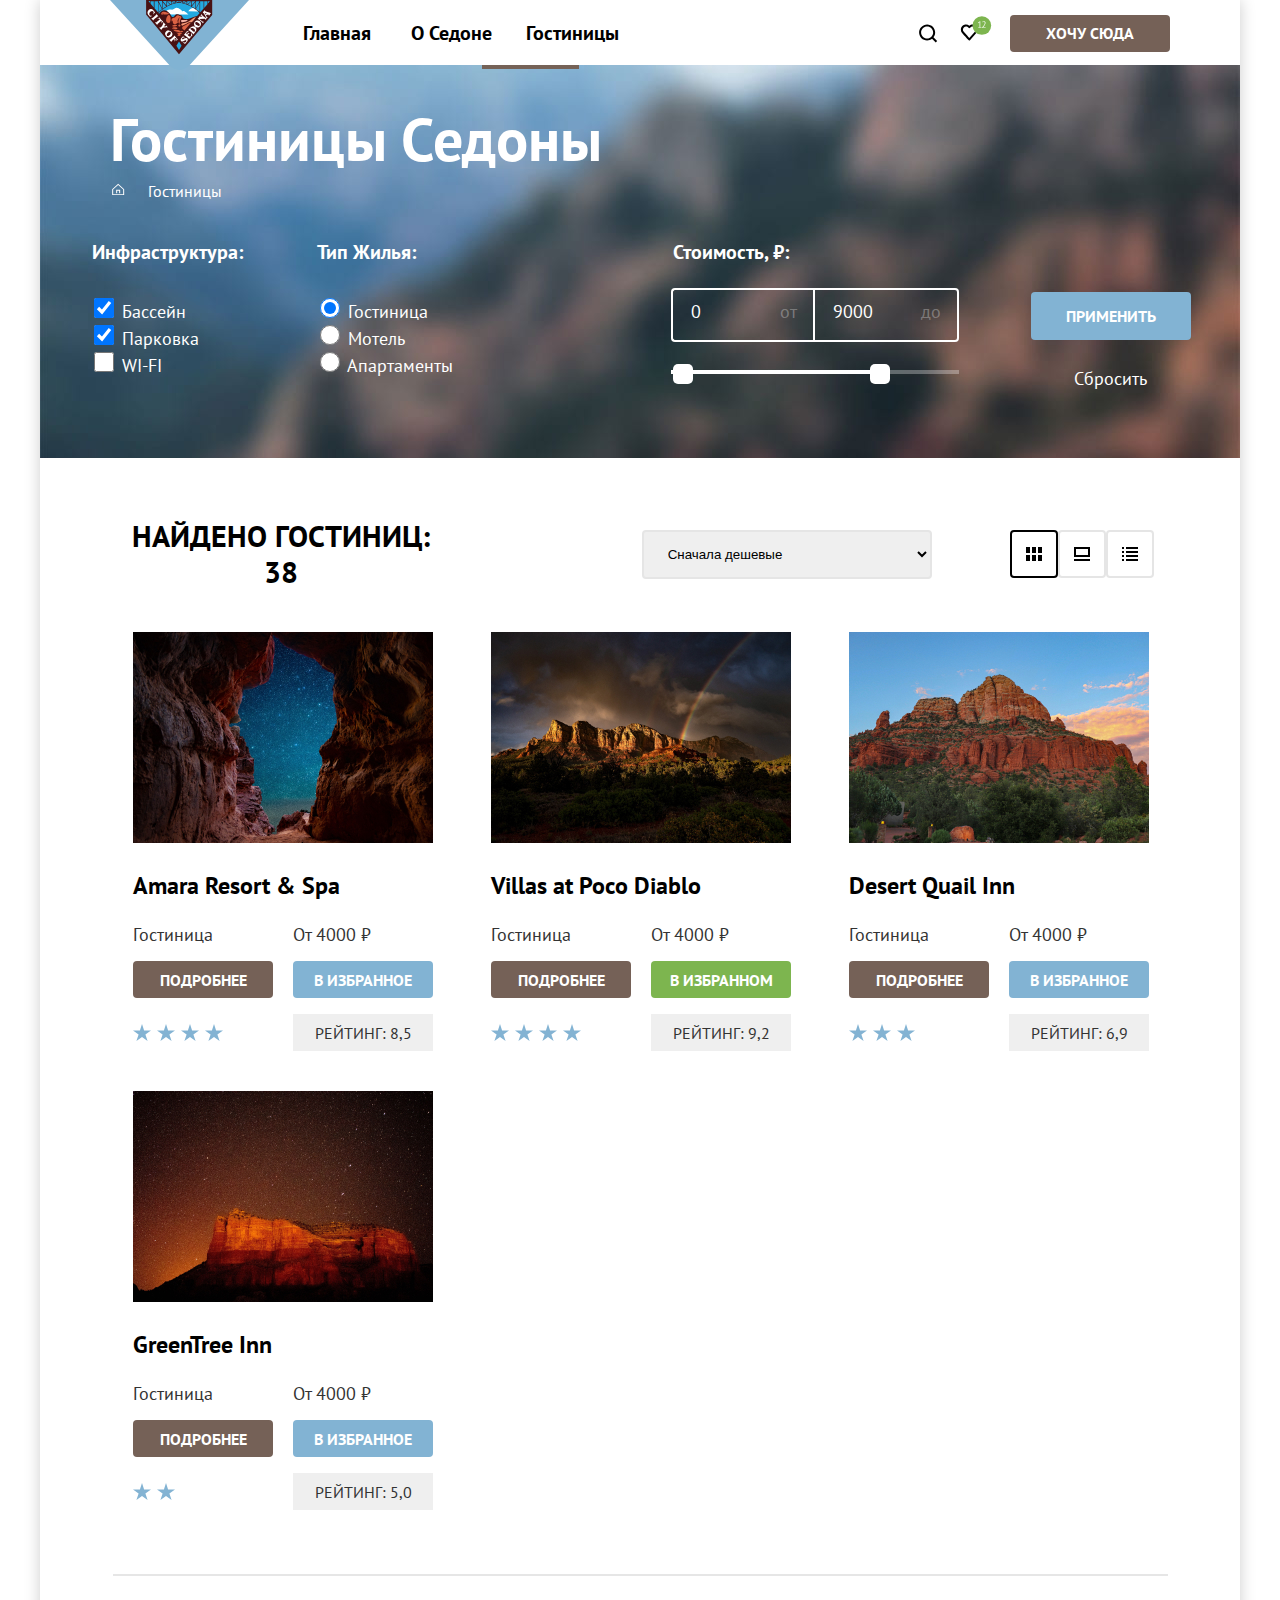
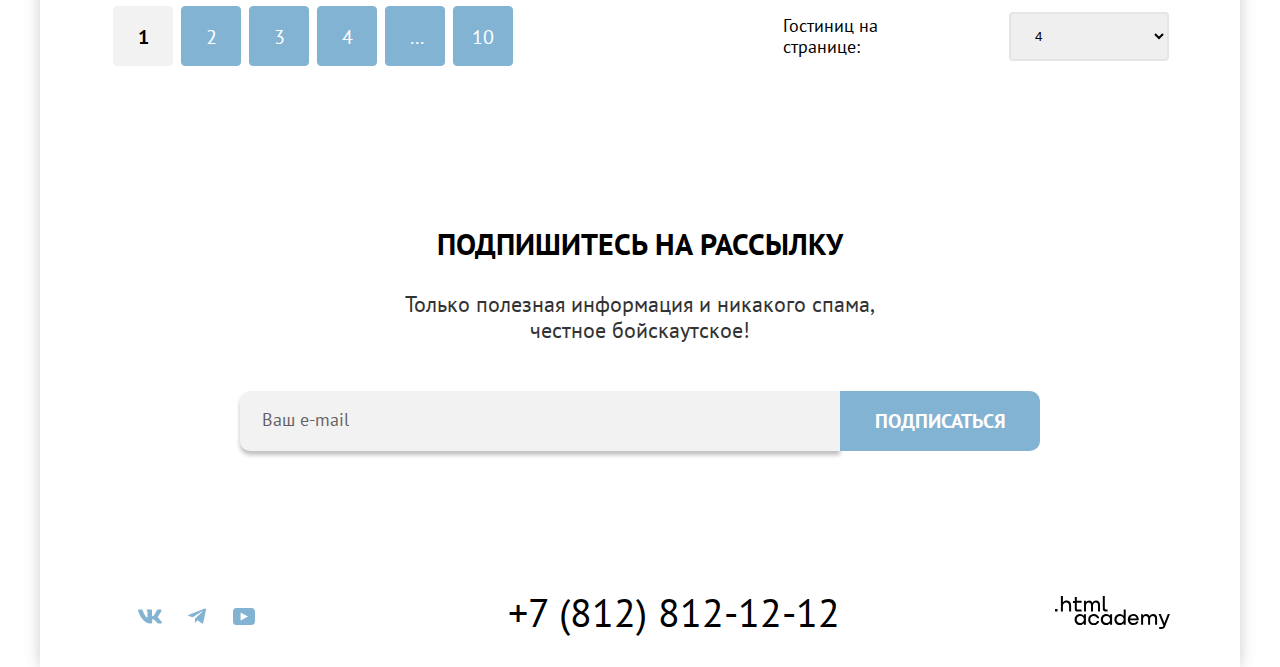
==== commit d44260e8: "Добавил декоративные элементы" ====
--- a/catalog.html
+++ b/catalog.html
@@ -28,38 +28,66 @@
               <a class="nav-link" href="#">О Седоне</a>
             </li>
             <li class="nav-item">
-              <a class="nav-link" href="catalog.html">Гостиницы</a>
+              <a class="nav-link link-active-cat" href="catalog.html"
+                >Гостиницы</a
+              >
             </li>
           </ul>
           <!--Навигация иконки-->
           <ul class="list nav-list nav-list-user">
             <li class="nav-item">
               <a class="nav-icon" href="#">
-                <img
-                  class="header-icons"
-                  src="/images/Vector-svg/search.svg"
-                  alt="Поиск."
-                  width="18"
-                  height="18"
-                />
+                <svg
+                  aria-hidden="true"
+                  focusable="false"
+                  width="19"
+                  height="19"
+                  viewbox="0 0 19 19"
+                  fill="none"
+                  xmlns="http://www.w3.org/2000/svg"
+                >
+                  <path
+                    d="m18.159 17.05-3.711-3.7c1.003-1.3 1.705-3 1.705-4.9 0-4.4-3.61-8-8.023-8C3.718.45.107 4.15.107 8.55c0 4.4 3.61 8 8.023 8 1.805 0 3.51-.6 4.914-1.7l3.71 3.7 1.404-1.5ZM8.13 14.55c-3.31 0-6.017-2.7-6.017-6s2.708-6 6.017-6c3.31 0 6.017 2.7 6.017 6s-2.707 6-6.017 6Z"
+                    fill="#000"
+                  />
+                </svg>
               </a>
             </li>
 
             <li>
-              <a class="nav-icon" href="#">
-                <img
-                  class="favorite-icon"
-                  src="images/Vector-svg/Favorite.svg"
-                  alt="Избранное."
-                  width="42px"
-                  height="66px"
-                />
+              <a class="nav-icon-fav" href="#">
+                <svg
+                  aria-hidden="true"
+                  focusable="false"
+                  width="45"
+                  height="66"
+                  viewbox="0 0 45 66"
+                  fill="none"
+                  xmlns="http://www.w3.org/2000/svg"
+                >
+                  <path
+                    d="M20.577 41c-.301 0-.602-.1-.803-.4-5.415-6.1-6.719-7.5-7.02-7.9-.701-.9-1.103-2.1-1.103-3.3 0-3 2.407-5.4 5.516-5.4 1.304 0 2.507.5 3.51 1.3 1.003-.8 2.306-1.3 3.51-1.3 3.008 0 5.515 2.4 5.515 5.4 0 1.3-.501 2.5-1.303 3.4l-7.02 7.9c-.2.2-.401.3-.802.3Zm-6.017-9.5c.3.4 3.51 4 6.117 6.9l6.218-7c.5-.5.701-1.2.701-2 0-1.8-1.504-3.3-3.309-3.3-1.003 0-2.005.5-2.707 1.3-.301.3-.602.4-.903.4-.3 0-.602-.2-.802-.4-.702-.8-1.705-1.3-2.708-1.3-1.805 0-3.31 1.5-3.31 3.3-.1.9.302 1.6.703 2.1-.1 0-.1 0 0 0Z"
+                    fill="#000"
+                  />
+                  <rect
+                    x="24.133"
+                    y="15"
+                    width="20"
+                    height="20"
+                    rx="10"
+                    fill="#7DB54F"
+                  />
+                  <path
+                    d="M30.264 26.76h1.4v-4.84l.1-.59-.4.47-1.1.79-.38-.51 2.2-1.7h.36v6.38h1.37v.74h-3.55v-.74Zm7.829-4.67c0 .353-.067.717-.2 1.09a6.545 6.545 0 0 1-.51 1.11c-.207.373-.44.74-.7 1.1-.26.353-.52.69-.78 1.01l-.49.43v.04l.64-.11h2.18v.74h-3.98v-.29c.147-.153.323-.343.53-.57a16.081 16.081 0 0 0 1.3-1.63c.22-.313.417-.63.59-.95.18-.32.323-.637.43-.95.107-.313.16-.61.16-.89 0-.327-.093-.597-.28-.81-.187-.22-.47-.33-.85-.33-.253 0-.5.053-.74.16-.24.1-.447.217-.62.35l-.33-.57c.233-.2.51-.357.83-.47.32-.113.663-.17 1.03-.17.287 0 .54.043.76.13.22.08.407.197.56.35.153.153.27.337.35.55.08.207.12.433.12.68Z"
+                    fill="#fff"
+                  />
+                </svg>
               </a>
             </li>
             <li>
               <button
                 class="nav-button button-standart brown-button"
-                type="button"
+                type="submit"
               >
                 Хочу сюда
               </button>
@@ -72,7 +100,7 @@
       <main class="main-inner">
         <div class="filter-content">
           <h1 class="inner-header-title">Гостиницы Седоны</h1>
-          <ul class="breadcrubs">
+          <ol class="breadcrubs">
             <li class="breadcrumbs-item-icon">
               <a class="breadcrumbs-link" href="index.html"></a>
               <p class="visually-hidden">Переидти на главную страницу</p>
@@ -80,7 +108,7 @@
             <li class="breadcrumbs-item link-item">
               <a class="breadcrumbs-link">Гостиницы</a>
             </li>
-          </ul>
+          </ol>
           <form
             class="catalog-filter"
             action="https://echo.htmlacademy.ru"
@@ -254,34 +282,55 @@
             <div class="user-sort">
               <a href="#" class="button-sort-active">
                 <span class="visually-hidden">Таблица</span>
-                <img
-                  class="breadcrumbs-item"
-                  src="/images/breadcrumbs/icon-table.svg"
-                  alt="Таблица."
+                <svg
+                  aria-hidden="true"
+                  focusable="false"
                   width="16"
                   height="14"
-                />
+                  viewbox="0 0 16 14"
+                  fill="none"
+                  xmlns="http://www.w3.org/2000/svg"
+                >
+                  <path
+                    d="M4 0H0v6h4V0ZM16 0h-4v6h4V0ZM10 0H6v6h4V0ZM4 8H0v6h4V8ZM16 8h-4v6h4V8ZM10 8H6v6h4V8Z"
+                    fill="#000"
+                  />
+                </svg>
               </a>
               <a href="#" class="button-sort-light">
                 <span class="visually-hidden">Большой список</span>
-                <img
-                  class="breadcrumbs-item"
-                  src="/images/breadcrumbs/icon-slideshow.svg"
-                  alt="Большой список."
+                <svg
+                  aria-hidden="true"
+                  focusable="false"
                   width="16"
                   height="14"
-                />
+                  viewbox="0 0 16 14"
+                  fill="none"
+                  xmlns="http://www.w3.org/2000/svg"
+                >
+                  <path
+                    d="M16 12H0v2h16v-2ZM14 2v6H2V2h12Zm2-2H0v10h16V0Z"
+                    fill="#000"
+                  />
+                </svg>
               </a>
 
               <a href="#" class="button-sort-light">
                 <span class="visually-hidden">Список</span>
-                <img
-                  class="breadcrumbs-item"
-                  src="/images/breadcrumbs/icon-list.svg"
-                  alt="Список"
+                <svg
+                  aria-hidden="true"
+                  focusable="false"
                   width="16"
                   height="14"
-                />
+                  viewbox="0 0 16 14"
+                  fill="none"
+                  xmlns="http://www.w3.org/2000/svg"
+                >
+                  <path
+                    d="M2 0H0v2h2V0ZM16 0H4v2h12V0ZM2 4H0v2h2V4ZM16 4H4v2h12V4ZM2 8H0v2h2V8ZM16 8H4v2h12V8ZM2 12H0v2h2v-2ZM16 12H4v2h12v-2Z"
+                    fill="#000"
+                  />
+                </svg>
               </a>
             </div>
           </div>
@@ -309,7 +358,7 @@
                   >Подробнее</a
                 >
                 <button
-                  type="button"
+                  type="submit"
                   class="product-card-button button-standart blue-button"
                 >
                   В избранное
@@ -345,7 +394,7 @@
                   />
                 </div>
                 <button
-                  type="button"
+                  type="submit"
                   class="product-card-rating button-standart"
                 >
                   Рейтинг: 8,5
@@ -373,7 +422,7 @@
                   >Подробнее</a
                 >
                 <button
-                  type="button"
+                  type="submit"
                   class="product-card-button button-standart green-button"
                 >
                   В избранном
@@ -412,7 +461,7 @@
                   />
                 </div>
                 <button
-                  type="button"
+                  type="submit"
                   class="product-card-rating button-standart"
                 >
                   Рейтинг: 9,2
@@ -440,7 +489,7 @@
                   >Подробнее</a
                 >
                 <button
-                  type="button"
+                  type="submit"
                   class="product-card-button button-standart blue-button"
                 >
                   В избранное
@@ -469,7 +518,7 @@
                   />
                 </div>
                 <button
-                  type="button"
+                  type="submit"
                   class="product-card-rating button-standart"
                 >
                   Рейтинг: 6,9
@@ -497,7 +546,7 @@
                   >Подробнее</a
                 >
                 <button
-                  type="button"
+                  type="submit"
                   class="product-card-button button-standart blue-button"
                 >
                   В избранное
@@ -582,10 +631,10 @@
         <form class="email" action="https://echo.htmlacademy.ru/" metod="post">
           <!-- <input type="text" name="appointment-date" /> -->
           <input
-            placeholder="Ваш e-mail"
             class="email-string"
             name="email"
             type="text"
+            placeholder="Ваш e-mail"
           />
           <button class="subscribe-button blue-button" type="submit">
             Подписаться
@@ -593,49 +642,28 @@
         </form>
       </section>
       <!-- footer -->
-      <footer class="page-footer">
+      <footer class="page-footer-cat">
         <!--Соц.сети-->
         <ul class="footer-social-list">
           <li class="social-media-item">
             <a
-              class="button social-media-button"
+              class="button social-media-button footer-social-vk"
               href="https://vk.com/htmlacademy"
             >
-              <img
-                class="social-media-VK"
-                src="images/Vector-svg/VK.svg"
-                width="24"
-                height="14"
-                alt="Вконтакте."
-              />
             </a>
           </li>
           <li class="social-media-item">
             <a
-              class="button social-media-button"
+              class="button social-media-button footer-social-tg"
               href="https://t.me/htmlacademy"
             >
-              <img
-                class="social-media-TG"
-                src="images/Vector-svg/TG.svg"
-                width="18"
-                height="17"
-                alt="Телеграм."
-              />
             </a>
           </li>
           <li class="social-media-item">
             <a
-              class="button social-media-button"
+              class="button social-media-button footer-social-ut"
               href="https://www.youtube.com/user/htmlacademyru"
             >
-              <img
-                class="social-media-UT"
-                src="images/Vector-svg/UT.svg"
-                width="22"
-                height="17"
-                alt="Ютуб."
-              />
             </a>
           </li>
         </ul>
--- a/styles/styles.css
+++ b/styles/styles.css
@@ -149,8 +149,33 @@
   height: 100%;
 }
 
+.link-active::before {
+  position: absolute;
+  width: 68px;
+  height: 0;
+  left: 260px;
+  top: 65px;
+
+  border: 2px solid #756257;
+
+  content: "";
+}
+
+.link-active-cat::before {
+  position: absolute;
+  width: 93px;
+  height: 0;
+  left: 482px;
+  top: 65px;
+
+  border: 2px solid #756257;
+
+  content: "";
+}
+
 .nav-icon {
   width: 44px;
+  height: 66px;
 
   display: -webkit-box;
 
@@ -165,14 +190,29 @@
   justify-content: center;
 }
 
+.nav-icon-fav {
+  width: 42px;
+  height: 66px;
+
+  display: -webkit-box;
+
+  display: -ms-flexbox;
+
+  display: flex;
+  -webkit-box-align: center;
+  -ms-flex-align: center;
+  align-items: center;
+  -webkit-box-pack: center;
+  -ms-flex-pack: center;
+  justify-content: center;
+}
+
 .link-active {
-  width: 68px;
+  min-width: 68px;
   height: 0;
 
   margin: 0;
   padding: 0;
-
-  border-bottom: 2px solid #756257;
 }
 
 .nav-button {
@@ -263,16 +303,16 @@
 }
 
 /* First Advantage photo */
-.first-advantages-picture {
+/* .first-advantages-picture {
   -webkit-filter: drop-shadow(0 4px 4px rgba(0, 0, 0, 0.25));
   filter: drop-shadow(0 4px 4px rgba(0, 0, 0, 0.25));
-}
+} */
 
 /* Second Advantage photo */
-.second-advantages-picture {
+/* .second-advantages-picture {
   -webkit-filter: drop-shadow(0 4px 4px rgba(0, 0, 0, 0.25));
   filter: drop-shadow(0 4px 4px rgba(0, 0, 0, 0.25));
-}
+} */
 
 .advantages-item {
   min-width: 400px;
@@ -710,10 +750,8 @@
   background: #f2f2f2;
   -webkit-box-shadow: 0 4px 4px rgba(0, 0, 0, 0.25);
   box-shadow: 0 4px 4px rgba(0, 0, 0, 0.25);
-  border-radius: 0 10px 10px 0;
-  -webkit-transform: matrix(-1, 0, 0, 1, 0, 0);
-  -ms-transform: matrix(-1, 0, 0, 1, 0, 0);
-  transform: matrix(-1, 0, 0, 1, 0, 0);
+  border-radius: 10px 0 0 10px;
+
   border: 0;
 
   min-width: 600px;
@@ -729,6 +767,27 @@
 /* Footer */
 
 /* Social media icons */
+
+.footer-social-vk {
+  background-image: url("../images/Vector-svg/VK.svg");
+  background-repeat: no-repeat;
+  background-color: #ffffff;
+  background-position: center;
+}
+
+.footer-social-tg {
+  background-image: url("../images/Vector-svg/TG.svg");
+  background-repeat: no-repeat;
+  background-color: #ffffff;
+  background-position: center;
+}
+
+.footer-social-ut {
+  background-image: url("../images/Vector-svg/UT.svg");
+  background-repeat: no-repeat;
+  background-color: #ffffff;
+  background-position: center;
+}
 
 /* Social media icons end */
 
@@ -744,8 +803,22 @@
   min-width: 1200px;
   min-height: 120px;
   margin: 0 auto;
-  -webkit-box-shadow: 0 0 15px rgba(0, 0, 0, 0.2);
+
   box-shadow: 0 0 15px rgba(0, 0, 0, 0.2);
+}
+
+.page-footer-cat {
+  display: -webkit-box;
+  display: -ms-flexbox;
+  display: flex;
+  -webkit-box-pack: justify;
+  -ms-flex-pack: justify;
+  justify-content: space-between;
+  padding: 40px 70px 30px 70px;
+
+  min-width: 1200px;
+  min-height: 120px;
+  margin: 0 auto;
 }
 
 .social-media-item {
@@ -839,24 +912,6 @@
 }
 
 /* Logo bottom tap*/
-
-.academy-logo:hover {
-  color: #756157;
-  text-align: center;
-  text-transform: uppercase;
-}
-
-.academy-logo:focus {
-  color: #756157;
-  text-align: center;
-  text-transform: uppercase;
-}
-
-.academy-logo:active {
-  color: rgba(117, 97, 87, 0.3);
-  text-align: center;
-  text-transform: uppercase;
-}
 
 /* Logo bottom tap */
 
@@ -1000,9 +1055,9 @@
   border-radius: 4px;
   border: 0;
 
-  -webkit-filter: drop-shadow(0 4px 4px rgba(0, 0, 0, 0.25));
-
-  filter: drop-shadow(0 4px 4px rgba(0, 0, 0, 0.25));
+  /* -webkit-filter: drop-shadow(0 4px 4px rgba(0, 0, 0, 0.25));
+
+  filter: drop-shadow(0 4px 4px rgba(0, 0, 0, 0.25)); */
 }
 
 .reset-button {
@@ -1120,6 +1175,10 @@
   min-height: 148px;
 
   border: 0;
+
+  -webkit-appearance: none;
+  -moz-appearance: none;
+  appearance: none;
 }
 
 /* ot do */
@@ -1335,21 +1394,65 @@
   line-height: 21px;
   color: #ffffff;
 
-  margin-left: 109px;
+  margin: 0;
   padding: 0;
 }
 
 .breadcrubs {
-  margin: 0;
-  padding: 0;
-
-  /* display: flex; */
+  min-width: 110px;
+  height: 21px;
+
+  margin: 0 0 0 72px;
+  padding: 0;
+
+  list-style: none;
+
+  display: flex;
+  align-items: center;
+  align-content: center;
+  gap: 10px;
 }
 
 .breadcrumbs-item-icon {
-  width: 12px;
+  width: 26px;
   height: 12px;
-}
+
+  padding: 0;
+
+  background-image: url("../images/Vector-svg/home-ind.svg");
+  background-repeat: no-repeat;
+
+  display: flex;
+  align-self: center;
+}
+
+/* .breadcrumbs-item-icon::after {
+  width: 5px;
+  height: 8px;
+
+  padding: 0;
+  margin: 0 10px 0 10px;
+
+  display: block;
+  background-image: url("../images/Vector-svg/Arrow.svg");
+  background-repeat: no-repeat;
+
+  content: "";
+} */
+
+/* .breadcrumbs-link::after {
+  width: 5px;
+  height: 8px;
+
+  padding: 0;
+  margin: 0 10px 0 10px;
+
+  display: block;
+  background-image: url("../images/Vector-svg/Arrow.svg");
+  background-repeat: no-repeat;
+
+  content: "";
+} */
 
 .catalog-filter-title {
   font-weight: 700;
@@ -1453,8 +1556,7 @@
   -webkit-box-pack: center;
   -ms-flex-pack: center;
   justify-content: center;
-
-  border: 2px solid #e5e5e5;
+  border: 2px solid #000000;
   border-radius: 4px;
 }
 
@@ -1504,9 +1606,9 @@
   -ms-flex-pack: center;
   justify-content: center;
 
-  -webkit-filter: drop-shadow(0 4px 4px rgba(0, 0, 0, 0.25));
-
-  filter: drop-shadow(0 4px 4px rgba(0, 0, 0, 0.25));
+  /* -webkit-filter: drop-shadow(0 4px 4px rgba(0, 0, 0, 0.25));
+
+  filter: drop-shadow(0 4px 4px rgba(0, 0, 0, 0.25)); */
   background-color: #82b3d3;
   color: #ffffff;
   border-radius: 4px;
@@ -1553,8 +1655,8 @@
   background-color: #756157;
   border-radius: 4px;
   border: 0;
-  -webkit-filter: drop-shadow(0 4px 4px rgba(0, 0, 0, 0.25));
-  filter: drop-shadow(0 4px 4px rgba(0, 0, 0, 0.25));
+  /* -webkit-filter: drop-shadow(0 4px 4px rgba(0, 0, 0, 0.25));
+  filter: drop-shadow(0 4px 4px rgba(0, 0, 0, 0.25)); */
   font-size: 16px;
 }
 
@@ -1638,10 +1740,6 @@
   line-height: 21px;
 }
 
-.breadcrubs {
-  list-style: none;
-}
-
 .product-list {
   list-style: none;
 
@@ -1748,8 +1846,8 @@
   font-size: 20px;
 
   text-decoration: none;
-  -webkit-filter: drop-shadow(0 4px 4px rgba(0, 0, 0, 0.25));
-  filter: drop-shadow(0 4px 4px rgba(0, 0, 0, 0.25));
+  /* -webkit-filter: drop-shadow(0 4px 4px rgba(0, 0, 0, 0.25));
+  filter: drop-shadow(0 4px 4px rgba(0, 0, 0, 0.25)); */
   color: #ffffff;
   background-color: #82b3d3;
   border: 1px solid #82b3d3;
@@ -1768,12 +1866,13 @@
   font-weight: 700;
   font-size: 20px;
   line-height: 36px;
-
+  color: #000000;
+  /*
   -webkit-filter: drop-shadow(0 4px 4px rgba(0, 0, 0, 0.25));
   filter: drop-shadow(0 4px 4px rgba(0, 0, 0, 0.25));
-  color: #000000;
-  background-color: #ffffff;
-  border: 1px solid #ffffff;
+  color: #000000; */
+  background: #f2f2f2;
+  border: 1px solid #f2f2f2;
   border-radius: 4px;
 }
 
@@ -1791,8 +1890,8 @@
   font-size: 20px;
 
   text-decoration: none;
-  -webkit-filter: drop-shadow(0 4px 4px rgba(0, 0, 0, 0.25));
-  filter: drop-shadow(0 4px 4px rgba(0, 0, 0, 0.25));
+  /* -webkit-filter: drop-shadow(0 4px 4px rgba(0, 0, 0, 0.25));
+  filter: drop-shadow(0 4px 4px rgba(0, 0, 0, 0.25)); */
   color: #ffffff;
   background-color: #82b3d3;
   border: 1px solid #82b3d3;
@@ -2084,17 +2183,9 @@
 
 /* Social Media Buttons tap */
 
-.social-media-button:hover {
-  background: #68a2ca;
-}
-
-.social-media-button:focus {
-  background: #68a2ca;
-}
-
-.social-media-button:active {
-  background: rgba(104, 162, 202, 0.3);
-}
+.footer-social-vk:hover {
+}
+
 /* Social Media Buttons tap end*/
 
 /* Button Reset tap */
@@ -2126,7 +2217,7 @@
 
 /* Subscridbe placeholder */
 
-.email-string aria-label {
+input::placeholder {
   color: #000000;
   font-family: "PT Sans";
   font-style: normal;
@@ -2135,6 +2226,8 @@
   line-height: 21px;
 
   opacity: 0.6;
+
+  padding-left: 22px;
 }
 
 /* Subscribe placeholder */
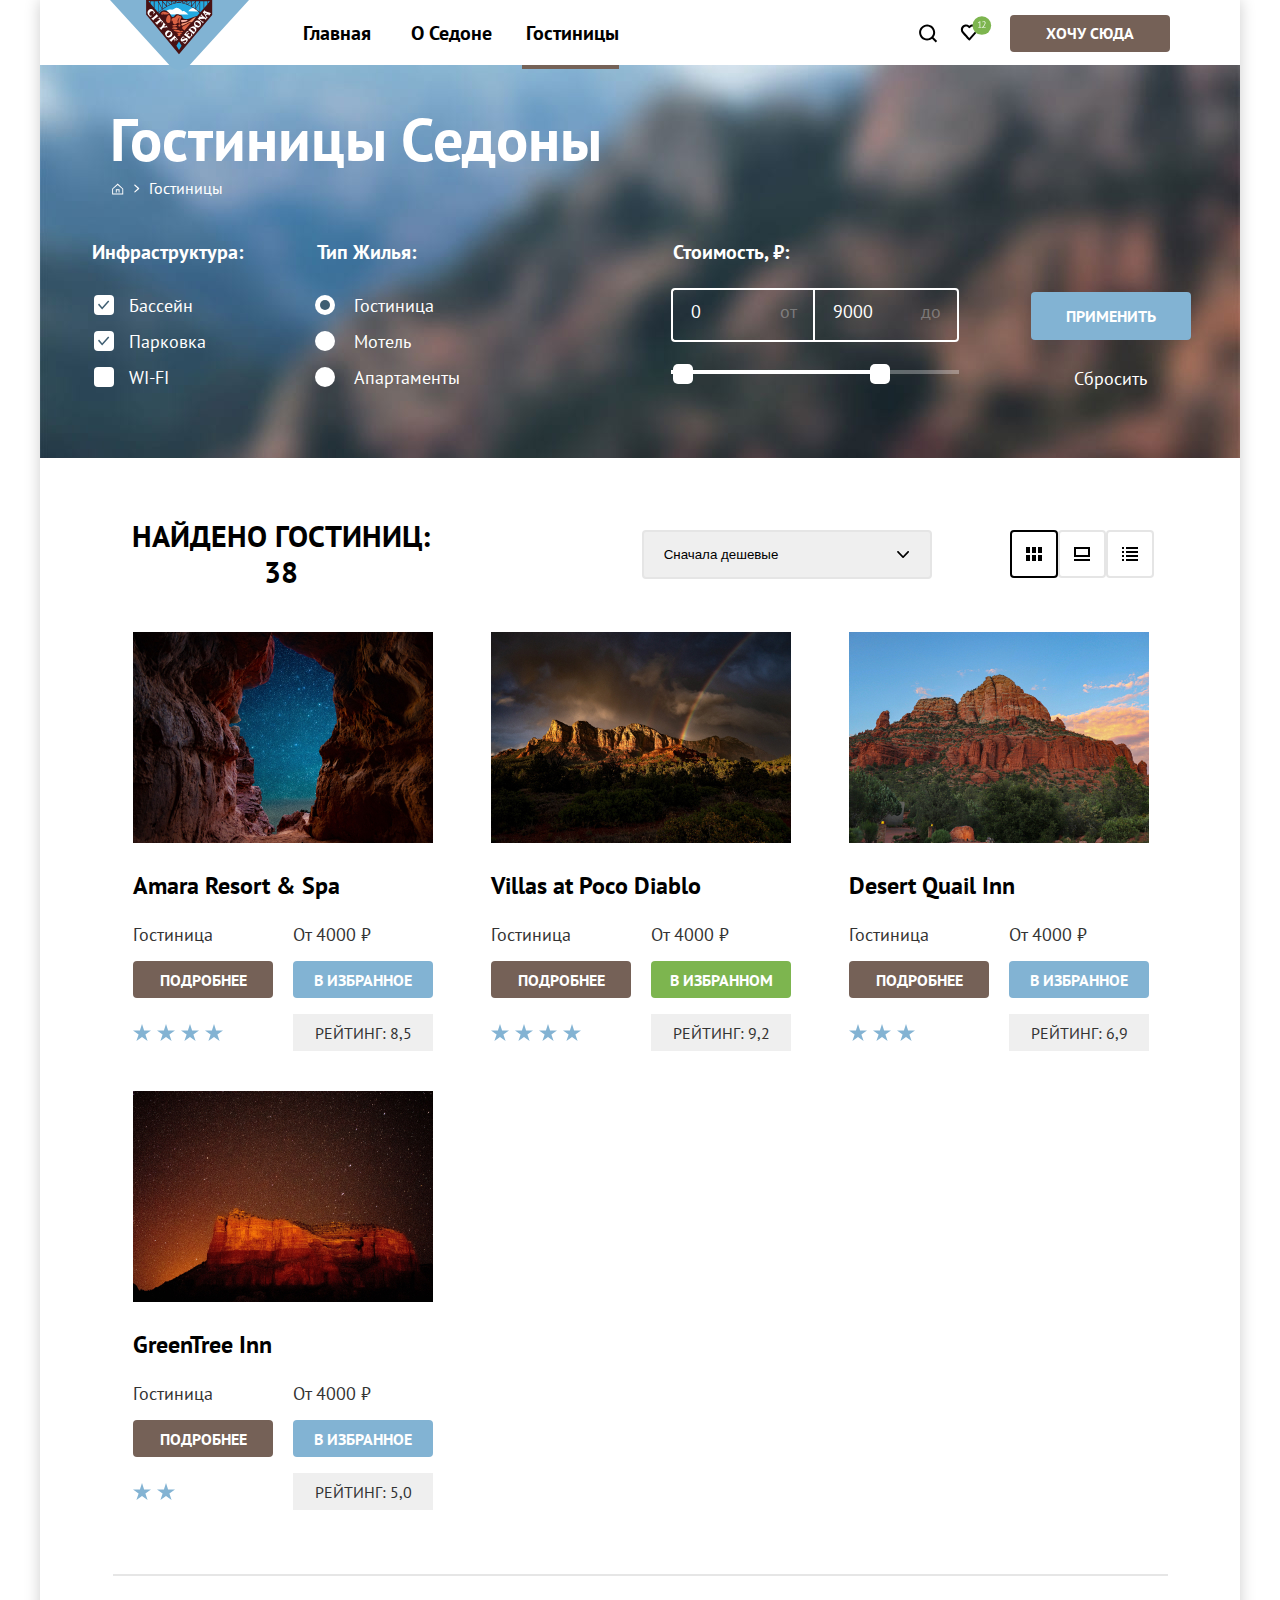
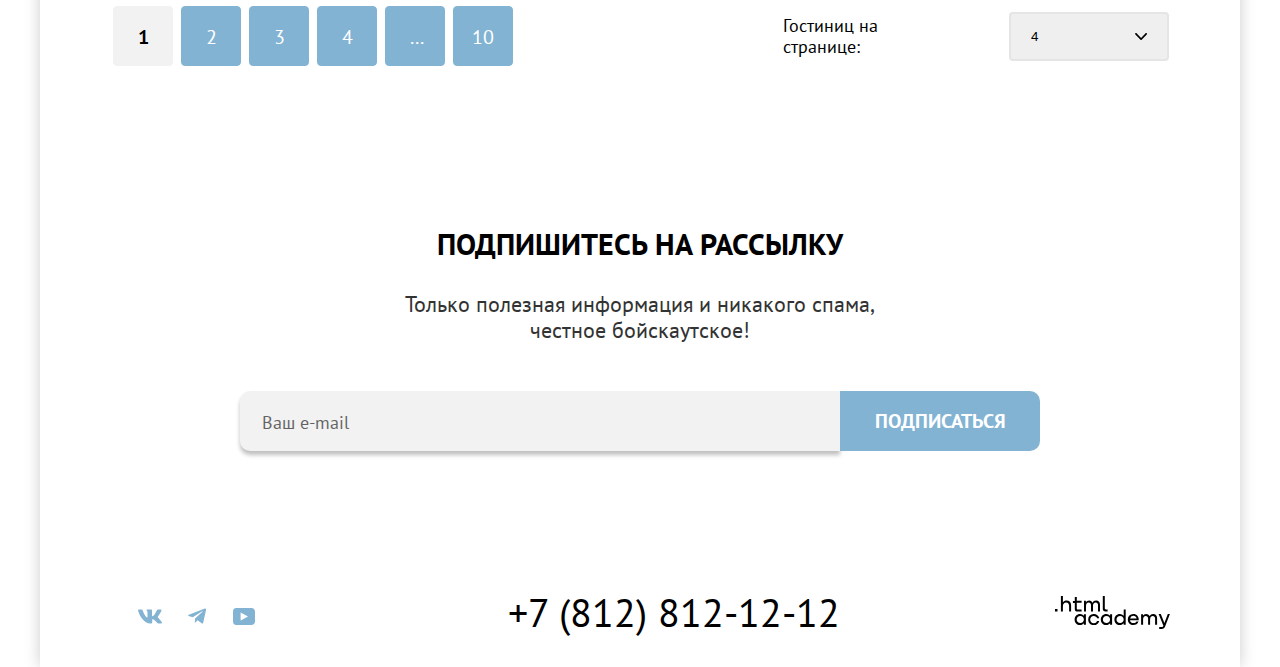
==== commit 7a436167: "Переделал изображения, чекбоксы и порабоатл над положением" ====
--- a/catalog.html
+++ b/catalog.html
@@ -101,9 +101,25 @@
         <div class="filter-content">
           <h1 class="inner-header-title">Гостиницы Седоны</h1>
           <ol class="breadcrubs">
-            <li class="breadcrumbs-item-icon">
+            <li class="breadcrumbs-item-icon breadcrumbs-item">
               <a class="breadcrumbs-link" href="index.html"></a>
               <p class="visually-hidden">Переидти на главную страницу</p>
+            </li>
+            <li class="next">
+              <svg
+                aria-hidden="true"
+                focusable="false"
+                width="6"
+                height="9"
+                viewbox="0 0 6 9"
+                fill="none"
+                xmlns="http://www.w3.org/2000/svg"
+              >
+                <path
+                  d="m5.051 4.075-3.8-3.4c-.2-.2-.6-.2-.9 0-.3.2-.2.6 0 .8l3.3 3-3.2 3c-.2.2-.2.6 0 .8 0 .1.3.2.4.2.1 0 .3-.1.4-.2l3.8-3.4c.3-.2.3-.6 0-.8Z"
+                  fill="#fff"
+                />
+              </svg>
             </li>
             <li class="breadcrumbs-item link-item">
               <a class="breadcrumbs-link">Гостиницы</a>
@@ -122,35 +138,38 @@
                   <li class="catalog-filter-item">
                     <label class="control">
                       <input
-                        class="control-input"
+                        class="control-input visually-hidden"
                         type="checkbox"
                         name="Swimming-pool"
                         checked
                       />
-                      Бассейн
+                      <span class="control-mark"></span>
+                      <span>Бассейн</span>
                     </label>
                   </li>
 
                   <li class="catalog-filter-item">
                     <label class="control">
                       <input
-                        class="control-input"
+                        class="control-input visually-hidden"
                         type="checkbox"
                         name="parking"
                         checked
                       />
-                      Парковка
+                      <span class="control-mark"></span>
+                      <span>Парковка</span>
                     </label>
                   </li>
 
                   <li class="catalog-filter-item">
                     <label class="control">
                       <input
-                        class="control-input"
+                        class="control-input visually-hidden"
                         type="checkbox"
                         name="wifi"
                       />
-                      WI-FI
+                      <span class="control-mark"></span>
+                      <span>WI-FI</span>
                     </label>
                   </li>
                 </ul>
@@ -162,34 +181,37 @@
                   <li class="catalog-filter-item">
                     <label class="control">
                       <input
-                        class="control-input-circle"
+                        class="control-input visually-hidden"
                         type="radio"
                         name="product-group"
                         checked
                       />
-                      Гостиница
+                      <span class="control-mark-circle"></span>
+                      <span>Гостиница</span>
                     </label>
                   </li>
 
                   <li class="catalog-filter-item">
                     <label class="control">
                       <input
-                        class="control-input-circle"
+                        class="control-input visually-hidden"
                         type="radio"
                         name="product-group"
                       />
-                      Мотель
+                      <span class="control-mark-circle"></span>
+                      <span>Мотель</span>
                     </label>
                   </li>
 
                   <li class="catalog-filter-item">
                     <label class="control">
                       <input
-                        class="control-input-circle"
+                        class="control-input visually-hidden"
                         type="radio"
                         name="product-group"
                       />
-                      Апартаменты
+                      <span class="control-mark-circle"></span>
+                      <span>Апартаменты</span>
                     </label>
                   </li>
                 </ul>
@@ -364,34 +386,58 @@
                   В избранное
                 </button>
                 <div class="hotel-rait-stars">
-                  <img
-                    class="stars"
-                    src="/images/rating-stars/Star.svg"
-                    atl="звездa"
-                    width="18px"
-                    height="17px"
-                  />
-                  <img
-                    class="stars"
-                    src="/images/rating-stars/Star.svg"
-                    atl="звездa"
-                    width="18px"
-                    height="17px"
-                  />
-                  <img
-                    class="stars"
-                    src="/images/rating-stars/Star.svg"
-                    atl="звездa"
-                    width="18px"
-                    height="17px"
-                  />
-                  <img
-                    class="stars"
-                    src="/images/rating-stars/Star.svg"
-                    atl="звездa"
-                    width="18px"
-                    height="17px"
-                  />
+                  <svg
+                    class="stars"
+                    width="18"
+                    height="17"
+                    viewbox="0 0 18 17"
+                    fill="none"
+                    xmlns="http://www.w3.org/2000/svg"
+                  >
+                    <path
+                      d="m9 0 2.1 6.5H18l-5.6 4 2.2 6.5L9 13l-5.6 4 2.2-6.5-5.6-4h6.9L9 0Z"
+                      fill="#83B3D3"
+                    />
+                  </svg>
+                  <svg
+                    class="stars"
+                    width="18"
+                    height="17"
+                    viewbox="0 0 18 17"
+                    fill="none"
+                    xmlns="http://www.w3.org/2000/svg"
+                  >
+                    <path
+                      d="m9 0 2.1 6.5H18l-5.6 4 2.2 6.5L9 13l-5.6 4 2.2-6.5-5.6-4h6.9L9 0Z"
+                      fill="#83B3D3"
+                    />
+                  </svg>
+                  <svg
+                    class="stars"
+                    width="18"
+                    height="17"
+                    viewbox="0 0 18 17"
+                    fill="none"
+                    xmlns="http://www.w3.org/2000/svg"
+                  >
+                    <path
+                      d="m9 0 2.1 6.5H18l-5.6 4 2.2 6.5L9 13l-5.6 4 2.2-6.5-5.6-4h6.9L9 0Z"
+                      fill="#83B3D3"
+                    />
+                  </svg>
+                  <svg
+                    class="stars"
+                    width="18"
+                    height="17"
+                    viewbox="0 0 18 17"
+                    fill="none"
+                    xmlns="http://www.w3.org/2000/svg"
+                  >
+                    <path
+                      d="m9 0 2.1 6.5H18l-5.6 4 2.2 6.5L9 13l-5.6 4 2.2-6.5-5.6-4h6.9L9 0Z"
+                      fill="#83B3D3"
+                    />
+                  </svg>
                 </div>
                 <button
                   type="submit"
@@ -428,37 +474,61 @@
                   В избранном
                 </button>
                 <div class="hotel-rait-stars">
-                  <img
-                    class="stars"
-                    src="/images/rating-stars/Star.svg"
-                    atl="звездa"
-                    width="18px"
-                    height="17px"
-                  />
-
-                  <img
-                    class="stars"
-                    src="/images/rating-stars/Star.svg"
-                    atl="звездa"
-                    width="18px"
-                    height="17px"
-                  />
-
-                  <img
-                    class="stars"
-                    src="/images/rating-stars/Star.svg"
-                    atl="звездa"
-                    width="18px"
-                    height="17px"
-                  />
-
-                  <img
-                    class="stars"
-                    src="/images/rating-stars/Star.svg"
-                    atl="звездa"
-                    width="18px"
-                    height="17px"
-                  />
+                  <svg
+                    class="stars"
+                    width="18"
+                    height="17"
+                    viewbox="0 0 18 17"
+                    fill="none"
+                    xmlns="http://www.w3.org/2000/svg"
+                  >
+                    <path
+                      d="m9 0 2.1 6.5H18l-5.6 4 2.2 6.5L9 13l-5.6 4 2.2-6.5-5.6-4h6.9L9 0Z"
+                      fill="#83B3D3"
+                    />
+                  </svg>
+
+                  <svg
+                    class="stars"
+                    width="18"
+                    height="17"
+                    viewbox="0 0 18 17"
+                    fill="none"
+                    xmlns="http://www.w3.org/2000/svg"
+                  >
+                    <path
+                      d="m9 0 2.1 6.5H18l-5.6 4 2.2 6.5L9 13l-5.6 4 2.2-6.5-5.6-4h6.9L9 0Z"
+                      fill="#83B3D3"
+                    />
+                  </svg>
+
+                  <svg
+                    class="stars"
+                    width="18"
+                    height="17"
+                    viewbox="0 0 18 17"
+                    fill="none"
+                    xmlns="http://www.w3.org/2000/svg"
+                  >
+                    <path
+                      d="m9 0 2.1 6.5H18l-5.6 4 2.2 6.5L9 13l-5.6 4 2.2-6.5-5.6-4h6.9L9 0Z"
+                      fill="#83B3D3"
+                    />
+                  </svg>
+
+                  <svg
+                    class="stars"
+                    width="18"
+                    height="17"
+                    viewbox="0 0 18 17"
+                    fill="none"
+                    xmlns="http://www.w3.org/2000/svg"
+                  >
+                    <path
+                      d="m9 0 2.1 6.5H18l-5.6 4 2.2 6.5L9 13l-5.6 4 2.2-6.5-5.6-4h6.9L9 0Z"
+                      fill="#83B3D3"
+                    />
+                  </svg>
                 </div>
                 <button
                   type="submit"
@@ -495,27 +565,45 @@
                   В избранное
                 </button>
                 <div class="hotel-rait-stars">
-                  <img
-                    class="stars"
-                    src="/images/rating-stars/Star.svg"
-                    atl="звездa"
-                    width="18px"
-                    height="17px"
-                  />
-                  <img
-                    class="stars"
-                    src="/images/rating-stars/Star.svg"
-                    atl="звездa"
-                    width="18px"
-                    height="17px"
-                  />
-                  <img
-                    class="stars"
-                    src="/images/rating-stars/Star.svg"
-                    atl="звездa"
-                    width="18px"
-                    height="17px"
-                  />
+                  <svg
+                    class="stars"
+                    width="18"
+                    height="17"
+                    viewbox="0 0 18 17"
+                    fill="none"
+                    xmlns="http://www.w3.org/2000/svg"
+                  >
+                    <path
+                      d="m9 0 2.1 6.5H18l-5.6 4 2.2 6.5L9 13l-5.6 4 2.2-6.5-5.6-4h6.9L9 0Z"
+                      fill="#83B3D3"
+                    />
+                  </svg>
+                  <svg
+                    class="stars"
+                    width="18"
+                    height="17"
+                    viewbox="0 0 18 17"
+                    fill="none"
+                    xmlns="http://www.w3.org/2000/svg"
+                  >
+                    <path
+                      d="m9 0 2.1 6.5H18l-5.6 4 2.2 6.5L9 13l-5.6 4 2.2-6.5-5.6-4h6.9L9 0Z"
+                      fill="#83B3D3"
+                    />
+                  </svg>
+                  <svg
+                    class="stars"
+                    width="18"
+                    height="17"
+                    viewbox="0 0 18 17"
+                    fill="none"
+                    xmlns="http://www.w3.org/2000/svg"
+                  >
+                    <path
+                      d="m9 0 2.1 6.5H18l-5.6 4 2.2 6.5L9 13l-5.6 4 2.2-6.5-5.6-4h6.9L9 0Z"
+                      fill="#83B3D3"
+                    />
+                  </svg>
                 </div>
                 <button
                   type="submit"
@@ -552,20 +640,32 @@
                   В избранное
                 </button>
                 <div class="hotel-rait-stars">
-                  <img
-                    class="stars"
-                    src="/images/rating-stars/Star.svg"
-                    atl="звездa"
-                    width="18px"
-                    height="17px"
-                  />
-                  <img
-                    class="stars"
-                    src="/images/rating-stars/Star.svg"
-                    atl="звездa"
-                    width="18px"
-                    height="17px"
-                  />
+                  <svg
+                    class="stars"
+                    width="18"
+                    height="17"
+                    viewbox="0 0 18 17"
+                    fill="none"
+                    xmlns="http://www.w3.org/2000/svg"
+                  >
+                    <path
+                      d="m9 0 2.1 6.5H18l-5.6 4 2.2 6.5L9 13l-5.6 4 2.2-6.5-5.6-4h6.9L9 0Z"
+                      fill="#83B3D3"
+                    />
+                  </svg>
+                  <svg
+                    class="stars"
+                    width="18"
+                    height="17"
+                    viewbox="0 0 18 17"
+                    fill="none"
+                    xmlns="http://www.w3.org/2000/svg"
+                  >
+                    <path
+                      d="m9 0 2.1 6.5H18l-5.6 4 2.2 6.5L9 13l-5.6 4 2.2-6.5-5.6-4h6.9L9 0Z"
+                      fill="#83B3D3"
+                    />
+                  </svg>
                 </div>
                 <button
                   type="button"
--- a/styles/styles.css
+++ b/styles/styles.css
@@ -71,6 +71,8 @@
   font-weight: 700;
   font-size: 20px;
   line-height: 26px;
+
+  position: relative;
 }
 
 .logo {
@@ -757,6 +759,8 @@
   min-width: 600px;
   height: 60px;
 
+  font: inherit;
+
   padding: 0;
   /* margin-top: 46px; */
   margin: 0;
@@ -1076,9 +1080,51 @@
 
 /*Buttons end  */
 
+/* Control */
+
+.control {
+  height: 21px;
+
+  position: relative;
+
+  display: flex;
+  gap: 19px;
+}
+
+.catalog-filter-item:not(:last-child) {
+  margin-bottom: 15px;
+}
+
+.control-mark {
+  width: 20px;
+  height: 20px;
+
+  position: absolute;
+  left: 4px;
+
+  /* border: 2px solid #ffffff; */
+  background: #ffffff;
+  border-radius: 4px;
+
+  display: flex;
+  justify-content: center;
+  align-items: center;
+}
+
+.control-input[type="checkbox"]:checked + .control-mark::before {
+  background-image: url("../images/Vector-svg/gal-check.svg");
+  background-size: 12px 10px;
+
+  width: 12px;
+  height: 10px;
+
+  position: absolute;
+  content: "";
+}
+
 .catalog-filters {
   min-width: 1060px;
-  min-height: 60px;
+  min-height: 149px;
 
   border: 0;
   color: #ffffff;
@@ -1117,10 +1163,6 @@
   padding: 0;
 }
 
-.control {
-  margin-bottom: 15px;
-}
-
 .control-input {
   width: 20px;
   height: 20px;
@@ -1128,14 +1170,11 @@
   background-color: #ffffff;
   border-radius: 4px;
   border: 0;
-}
-
-.control-input-circle {
-  width: 20px;
-  height: 20px;
-
-  background: #ffffff;
-}
+
+  margin: 0;
+}
+
+/* Control end */
 
 .filter-buttons {
   display: -ms-grid;
@@ -1396,7 +1435,18 @@
 
   margin: 0;
   padding: 0;
-}
+
+  display: flex;
+}
+
+/* .breadcrumbs-item::after {
+  content: "";
+
+  background-image: url("../images/Vector-svg/Arrow.svg");
+  background-repeat: no-repeat;
+  background-size: 5px 8px;
+  background-position: center;
+} */
 
 .breadcrubs {
   min-width: 110px;
@@ -1410,20 +1460,22 @@
   display: flex;
   align-items: center;
   align-content: center;
-  gap: 10px;
+  /* gap: 10px; */
 }
 
 .breadcrumbs-item-icon {
-  width: 26px;
+  width: 12px;
   height: 12px;
 
   padding: 0;
 
   background-image: url("../images/Vector-svg/home-ind.svg");
+  background-size: 12px 12px;
   background-repeat: no-repeat;
-
-  display: flex;
-  align-self: center;
+  background-position: center;
+
+  display: flex;
+  align-content: center;
 }
 
 /* .breadcrumbs-item-icon::after {
@@ -1440,19 +1492,29 @@
   content: "";
 } */
 
-/* .breadcrumbs-link::after {
-  width: 5px;
-  height: 8px;
-
-  padding: 0;
-  margin: 0 10px 0 10px;
-
-  display: block;
+/* .breadcrumbs-item:not(:last-child)::after {
+  width: 25px;
+  height: 21px;
+
+  padding: 0;
+  margin: 0 10px;
+  position: absolute;
+
   background-image: url("../images/Vector-svg/Arrow.svg");
   background-repeat: no-repeat;
+  background-size: 5px 8px;
 
   content: "";
 } */
+
+.next {
+  width: 25px;
+  height: 21px;
+
+  display: flex;
+  align-items: center;
+  justify-content: center;
+}
 
 .catalog-filter-title {
   font-weight: 700;
@@ -1469,6 +1531,8 @@
   font-size: 18px;
   line-height: 21px;
   color: #ffffff;
+
+  height: 21px;
 }
 
 /* Filter end */
@@ -1500,6 +1564,11 @@
   -ms-flex-item-align: center;
   -ms-grid-row-align: center;
   align-self: center;
+
+  background-image: url("../images/Vector-svg/select-arrov.svg");
+  background-repeat: no-repeat;
+  background-position: right 21px center;
+  appearance: none;
 }
 
 .select-control-sort {
@@ -1528,6 +1597,11 @@
   -ms-flex-item-align: center;
   -ms-grid-row-align: center;
   align-self: center;
+
+  background-image: url("../images/Vector-svg/select-arrov.svg");
+  background-repeat: no-repeat;
+  background-position: right 20px center;
+  appearance: none;
 }
 
 .user-sort {
@@ -2231,3 +2305,75 @@
 }
 
 /* Subscribe placeholder */
+
+/* Control tap */
+
+.control:hover .control-mark {
+  background: rgba(255, 255, 255, 0.6);
+}
+
+.control:focus .control-mark {
+  border-color: rgba(255, 255, 255, 0.6);
+  border: 3px solid #83b3d3;
+  border-radius: 4px;
+  background: rgba(255, 255, 255, 0.6);
+}
+
+.control:active .control-mark {
+  border-color: rgba(255, 255, 255, 0.3);
+
+  background: rgba(255, 255, 255, 0.3);
+}
+
+/* Second (Radio) */
+
+.control:hover .control-mark-circle {
+  background: rgba(255, 255, 255, 0.6);
+}
+
+.control:focus .control-mark-circle {
+  border: 3px solid #83b3d3;
+
+  background: rgba(255, 255, 255, 0.6);
+}
+
+.control:active .control-mark-circle {
+  background: rgba(255, 255, 255, 0.3);
+}
+
+.control-mark-circle {
+  border: 0;
+  width: 20px;
+  height: 20px;
+  border-radius: 50%;
+
+  position: absolute;
+  background: #ffffff;
+
+  display: flex;
+  justify-content: center;
+  align-items: center;
+}
+
+/* .control-mark-circle::before {
+  background-image: url("../images/Vector-svg/ell-radio.svg");
+  background-size: 10px 10px;
+
+  width: 10px;
+  height: 10px;
+
+  position: absolute;
+  content: "";
+} */
+
+.control-input[type="radio"]:checked + .control-mark-circle::before {
+  width: 10px;
+  height: 10px;
+  background-image: url("../images/Vector-svg/ell-radio.svg");
+  background-size: 10px 10px;
+
+  position: absolute;
+  content: "";
+}
+
+/* Control tap end */
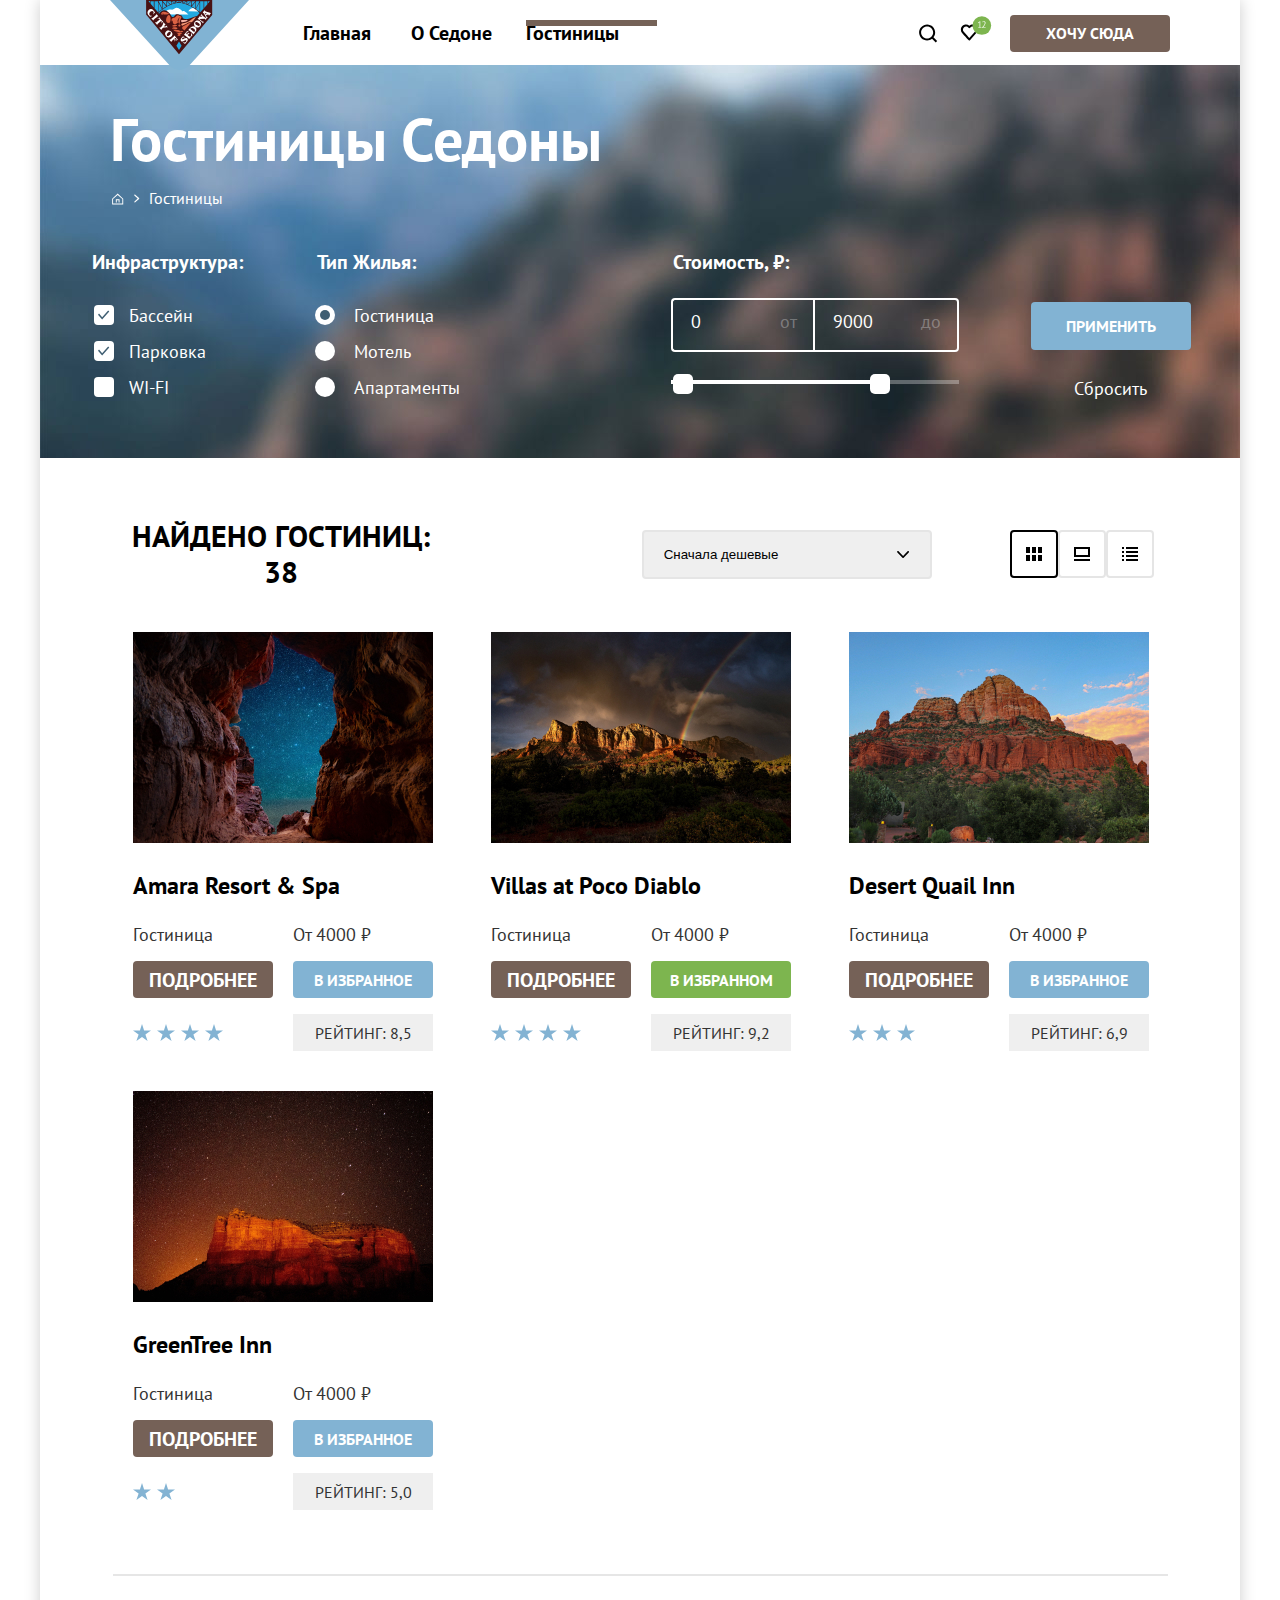
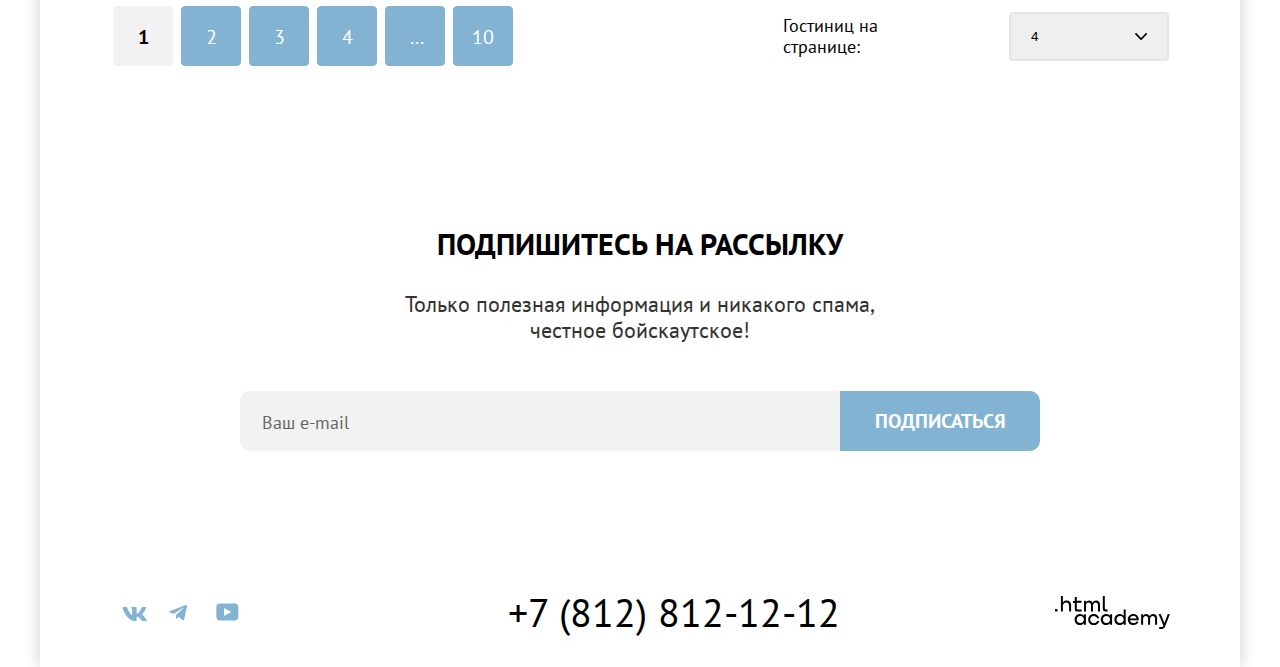
==== commit ee3bcbbb: "Исправил ссылки и кнопки" ====
--- a/catalog.html
+++ b/catalog.html
@@ -3,7 +3,7 @@
   <head>
     <meta charset="utf-8" />
     <title>HTML Academy: Седона</title>
-    <link rel="stylesheet" href="styles/styles.css" />
+    <link rel="stylesheet" href="../styles/styles.css" />
   </head>
   <body>
     <!--Хэдер-->
@@ -14,7 +14,7 @@
           <a href="/" class="logo-link">
             <img
               class="logo-image"
-              src="/images/Vector-svg/logo.svg"
+              src="../images/Vector-svg/logo.svg"
               width="139"
               height="70"
               alt="Логотип Седоны."
@@ -86,7 +86,7 @@
             </li>
             <li>
               <button
-                class="nav-button button-standart brown-button"
+                class="nav-button button-standart brown-button-mini"
                 type="submit"
               >
                 Хочу сюда
@@ -363,7 +363,7 @@
               <a class="product-card-link" href="#">
                 <img
                   class="product-card-image"
-                  src="/images/catalog/hotel-1-1.jpg"
+                  src="../images/catalog/hotel-1-1.jpg"
                   width="300"
                   height="211"
                   alt="Фотография отеля Amara Resort & Spa."
@@ -452,7 +452,7 @@
               <a class="product-card-link" href="#">
                 <img
                   class="product-card-image"
-                  src="/images/catalog/hotel-1-2.jpg"
+                  src="../images/catalog/hotel-1-2.jpg"
                   width="300"
                   height="211"
                   alt="Фотография отеля Villas at Poco Diablo."
@@ -543,7 +543,7 @@
               <a class="product-card-link" href="#">
                 <img
                   class="product-card-image"
-                  src="/images/catalog/hotel-1-3.jpg"
+                  src="../images/catalog/hotel-1-3.jpg"
                   width="300"
                   height="211"
                   alt="Фотография отеля Desert Quail Inn."
@@ -618,7 +618,7 @@
               <a class="product-card-link" href="#">
                 <img
                   class="product-card-image"
-                  src="/images/catalog/hotel-1.jpg"
+                  src="../images/catalog/hotel-1.jpg"
                   width="300"
                   height="211"
                   alt="Фотография отеля GreenTree Inn."
@@ -750,6 +750,19 @@
               class="button social-media-button footer-social-vk"
               href="https://vk.com/htmlacademy"
             >
+              <svg
+                width="25"
+                height="14"
+                viewbox="0 0 25 14"
+                fill="#83B3D3"
+                xmlns="http://www.w3.org/2000/svg"
+              >
+                <path
+                  fill-rule="evenodd"
+                  clip-rule="evenodd"
+                  d="M24.116.948c.166-.546 0-.948-.795-.948h-2.625c-.668 0-.976.347-1.143.73 0 0-1.335 3.196-3.226 5.272-.612.602-.89.793-1.224.793-.167 0-.418-.191-.418-.738V.948c0-.656-.184-.948-.74-.948H9.817C9.4 0 9.15.304 9.15.593c0 .621.946.765 1.043 2.513v3.798c0 .833-.153.984-.487.984-.89 0-3.055-3.211-4.34-6.885C5.116.288 4.865 0 4.193 0H1.566c-.75 0-.9.347-.9.73 0 .682.89 4.07 4.145 8.551C6.981 12.341 10.036 14 12.82 14c1.67 0 1.875-.368 1.875-1.003v-2.313c0-.737.158-.884.687-.884.39 0 1.057.192 2.615 1.667C19.776 13.216 20.07 14 21.071 14h2.625c.75 0 1.126-.368.91-1.096-.238-.724-1.088-1.775-2.215-3.022-.612-.71-1.53-1.475-1.809-1.858-.389-.491-.278-.71 0-1.147 0 0 3.2-4.426 3.533-5.929h.001Z"
+                />
+              </svg>
             </a>
           </li>
           <li class="social-media-item">
@@ -757,6 +770,17 @@
               class="button social-media-button footer-social-tg"
               href="https://t.me/htmlacademy"
             >
+              <svg
+                width="18"
+                height="16"
+                viewbox="0 0 18 16"
+                fill="#83B3D3"
+                xmlns="http://www.w3.org/2000/svg"
+              >
+                <path
+                  d="M16.785.1.84 6.247C-.248 6.685-.24 7.292.64 7.563L4.735 8.84l9.472-5.976c.448-.273.857-.126.52.172L7.053 9.962H7.05h.002l-.283 4.22c.414 0 .597-.19.829-.413l1.988-1.934 4.136 3.055c.762.42 1.31.204 1.5-.706L17.938 1.39c.278-1.114-.425-1.619-1.153-1.29Z"
+                />
+              </svg>
             </a>
           </li>
           <li class="social-media-item">
@@ -764,18 +788,33 @@
               class="button social-media-button footer-social-ut"
               href="https://www.youtube.com/user/htmlacademyru"
             >
+              <svg
+                width="23"
+                height="18"
+                viewbox="0 0 23 18"
+                fill="#83B3D3"
+                xmlns="http://www.w3.org/2000/svg"
+              >
+                <path
+                  d="M18.94.5H3.507C1.647.5.333 2.094.333 3.9v10.094c0 1.912 1.314 3.506 3.174 3.506H19.16c1.642 0 3.174-1.594 3.174-3.4V3.9C22.114 2.094 20.801.5 18.94.5ZM7.995 13.037V4.963L15.328 9l-7.333 4.037Z"
+                />
+              </svg>
             </a>
           </li>
         </ul>
         <a class="contacts-phone" href="tel:88128121212">+7 (812) 812-12-12</a>
         <a class="academy-logotype" href="https://htmlacademy.ru/">
-          <img
-            class="academy-logo"
-            src="images/Vector-svg/HTML-Academy.svg"
+          <svg
             width="115"
             height="33"
-            alt="Логотип."
-          />
+            viewbox="0 0 115 33"
+            fill="#000"
+            xmlns="http://www.w3.org/2000/svg"
+          >
+            <path
+              d="M0 12.9v2.6h2.5v-2.6H0ZM11.6 4.5c-1.6 0-2.8.7-3.6 1.7h-.1V0h-2v15.5h2v-5.3c0-2.1 1.3-3.6 3.3-3.6 1.8 0 2.9 1.4 2.9 3.2v5.7h2V9.4c.1-3-1.8-4.9-4.5-4.9ZM26.6 4.8h-4.8V1.1h-2v3.8h-1.9v2h1.9v6c0 1.7 1 2.7 2.7 2.7h4.1v-2h-3.7c-.7 0-1.1-.4-1.1-1.1V6.8h4.8v-2ZM41.1 4.6c-1.6 0-2.9.8-3.5 2.1h-.1c-.6-1.2-1.8-2.1-3.4-2.1-1.4 0-2.5.8-3.1 1.8h-.1V4.8H29v10.6h2V10c0-2 1-3.5 2.6-3.5 1.5 0 2.4 1 2.4 2.6v6.3h2V9.8c0-2.4 1.4-3.3 2.6-3.3 1.5 0 2.4 1 2.4 2.6v6.3h2V8.9c.1-2.5-1.4-4.3-3.9-4.3ZM47.8 12.7c0 1.7 1 2.7 2.8 2.7h2v-2h-1.7c-.7 0-1.1-.4-1.1-1.1V0h-2v12.7ZM28.9 19.7c-.9-1.1-2.2-1.8-3.9-1.8-3.1 0-5.4 2.3-5.4 5.6s2.3 5.6 5.4 5.6c1.8 0 3-.8 3.8-1.9h.1v1.6h2V18.2h-2v1.5Zm-3.6 7.4c-2.2 0-3.6-1.6-3.6-3.6s1.4-3.6 3.6-3.6 3.6 1.6 3.6 3.6c0 1.9-1.4 3.6-3.6 3.6ZM44.2 22c-.5-2.4-2.6-4.1-5.4-4.1-3.4 0-5.6 2.5-5.6 5.6 0 3.1 2.2 5.6 5.6 5.6 2.8 0 4.9-1.8 5.4-4.2h-2.1c-.4 1.3-1.7 2.3-3.3 2.3-2.2 0-3.6-1.6-3.6-3.6s1.4-3.6 3.6-3.6c1.6 0 2.8 1 3.3 2.2h2.1V22ZM55.1 19.7c-.9-1.1-2.2-1.8-3.9-1.8-3.1 0-5.4 2.3-5.4 5.6s2.3 5.6 5.4 5.6c1.8 0 3-.8 3.8-1.9h.1v1.6h2V18.2h-2v1.5Zm-3.6 7.4c-2.2 0-3.6-1.6-3.6-3.6s1.4-3.6 3.6-3.6 3.6 1.6 3.6 3.6c0 1.9-1.5 3.6-3.6 3.6ZM68.7 19.8c-.9-1.1-2.2-1.9-3.9-1.9-3.1 0-5.4 2.3-5.4 5.6s2.2 5.6 5.4 5.6c1.7 0 3-.8 3.8-1.8h.1v1.5h2V13.4h-2v6.4Zm-3.6 7.3c-2.2 0-3.6-1.6-3.6-3.6s1.4-3.6 3.6-3.6 3.6 1.6 3.6 3.6c-.1 2-1.5 3.6-3.6 3.6ZM78.3 17.9c-3.3 0-5.5 2.5-5.5 5.6 0 3 2.1 5.6 5.5 5.6 2.5 0 4.5-1.3 5.2-3.6h-2.1c-.5 1-1.6 1.6-3 1.6-1.9 0-3.3-1.3-3.4-2.9h8.8c.2-3.6-2-6.3-5.5-6.3Zm0 1.9c1.7 0 3 1 3.3 2.6h-6.5c.3-1.5 1.5-2.6 3.2-2.6ZM98.2 17.9c-1.6 0-2.9.8-3.6 2h-.1c-.6-1.2-1.8-2-3.4-2-1.4 0-2.5.7-3.1 1.8v-1.5h-1.9v10.6h2v-5.4c0-2 1-3.4 2.6-3.5 1.5 0 2.4 1 2.4 2.6v6.3h2v-5.6c0-2.4 1.4-3.3 2.6-3.3 1.5 0 2.4 1 2.4 2.6v6.3h2v-6.5c.1-2.6-1.4-4.4-3.9-4.4ZM109.4 27l-3.6-8.9h-2.2l4.8 11.6c-.3.9-.7 1.2-1.7 1.2h-2.5v2h2.5c1.8 0 2.8-.8 3.5-2.6l4.7-12.2h-2.1l-3.4 8.9Z"
+            />
+          </svg>
         </a>
       </footer>
     </div>
--- a/styles/styles.css
+++ b/styles/styles.css
@@ -3,7 +3,7 @@
 @font-face {
   font-family: PT Sans;
   font-style: normal;
-  src: url("/fonts/ptsans-400.woff2");
+  src: url("../fonts/ptsans-400.woff2");
   font-display: swap;
 }
 
@@ -11,7 +11,7 @@
   font-family: PT Sans;
   font-style: normal;
   font-weight: 700;
-  src: url("/fonts/ptsans-700.woff2");
+  src: url("../fonts/ptsans-700.woff2");
   font-display: swap;
 }
 
@@ -151,26 +151,28 @@
   height: 100%;
 }
 
+.nav-item {
+  position: relative;
+}
+
 .link-active::before {
   position: absolute;
-  width: 68px;
-  height: 0;
-  left: 260px;
-  top: 65px;
+  width: 100%;
+  height: 2px;
 
   border: 2px solid #756257;
+  background-color: #756257;
 
   content: "";
 }
 
 .link-active-cat::before {
   position: absolute;
-  width: 93px;
-  height: 0;
-  left: 482px;
-  top: 65px;
+  width: 100%;
+  height: 2px;
 
   border: 2px solid #756257;
+  background-color: #756257;
 
   content: "";
 }
@@ -750,8 +752,6 @@
 
 .email-string {
   background: #f2f2f2;
-  -webkit-box-shadow: 0 4px 4px rgba(0, 0, 0, 0.25);
-  box-shadow: 0 4px 4px rgba(0, 0, 0, 0.25);
   border-radius: 10px 0 0 10px;
 
   border: 0;
@@ -770,30 +770,45 @@
 
 /* Footer */
 
-/* Social media icons */
-
-.footer-social-vk {
-  background-image: url("../images/Vector-svg/VK.svg");
-  background-repeat: no-repeat;
-  background-color: #ffffff;
-  background-position: center;
-}
-
-.footer-social-tg {
-  background-image: url("../images/Vector-svg/TG.svg");
-  background-repeat: no-repeat;
-  background-color: #ffffff;
-  background-position: center;
-}
-
-.footer-social-ut {
-  background-image: url("../images/Vector-svg/UT.svg");
-  background-repeat: no-repeat;
-  background-color: #ffffff;
-  background-position: center;
-}
-
-/* Social media icons end */
+/* Social media tap */
+
+.footer-social-vk path:hover {
+  fill: #68a2ca;
+}
+
+.footer-social-vk path:focus {
+  fill: #68a2ca;
+}
+
+.footer-social-vk path:active {
+  fill: rgba(104, 162, 202, 0.3);
+}
+
+.footer-social-tg path:hover {
+  fill: #68a2ca;
+}
+
+.footer-social-tg path:focus {
+  fill: #68a2ca;
+}
+
+.footer-social-tg path:active {
+  fill: rgba(104, 162, 202, 0.3);
+}
+
+.footer-social-ut path:hover {
+  fill: #68a2ca;
+}
+
+.footer-social-ut path:focus {
+  fill: #68a2ca;
+}
+
+.footer-social-ut path:active {
+  fill: rgba(104, 162, 202, 0.3);
+}
+
+/* Social media tap end */
 
 .page-footer {
   display: -webkit-box;
@@ -850,12 +865,6 @@
   display: -ms-flexbox;
 
   display: flex;
-  -webkit-box-pack: center;
-  -ms-flex-pack: center;
-  justify-content: center;
-  -ms-flex-item-align: center;
-  -ms-grid-row-align: center;
-  align-self: center;
 
   min-width: 183px;
   min-height: 40px;
@@ -888,6 +897,11 @@
   margin: 0;
 }
 
+.academy-logotype {
+  display: flex;
+  align-items: center;
+}
+
 /* Phone tap*/
 
 .contacts-phone:hover {
@@ -910,26 +924,19 @@
 
 /* Phone tap */
 
-.academy-logo {
-  width: 115px;
-  height: 33px;
-}
-
 /* Logo bottom tap*/
-
+.academy-logotype path:hover {
+  fill: #756157;
+}
+
+.academy-logotype path:focus {
+  fill: #756157;
+}
+
+.academy-logotype path:active {
+  fill: rgba(117, 97, 87, 0.3);
+}
 /* Logo bottom tap */
-
-.academy-logotype {
-  display: -webkit-box;
-  display: -ms-flexbox;
-  display: flex;
-  -ms-flex-item-align: center;
-  -ms-grid-row-align: center;
-  align-self: center;
-
-  margin: 0;
-  padding: 0;
-}
 
 .social-media-item:nth-child(3n) {
   margin-right: 10px;
@@ -1028,7 +1035,7 @@
 
   text-align: left;
   margin: 0;
-  padding: 35px 0 0 70px;
+  padding: 35px 0 10px 70px;
 }
 
 .search {
@@ -2045,6 +2052,24 @@
 
 /* Brown Buttons tap */
 
+.brown-button {
+  font-family: "PT Sans";
+  font-style: normal;
+  font-weight: 700;
+  font-size: 20px;
+  line-height: 36px;
+
+  text-transform: uppercase;
+}
+
+brown-button-mini {
+  font-family: "PT Sans";
+  font-style: normal;
+  font-weight: 700;
+  font-size: 16px;
+  line-height: 20px;
+}
+
 .brown-button:hover {
   background-color: #615048;
   text-align: center;
@@ -2065,6 +2090,33 @@
 }
 
 .brown-button:disabled {
+  background-color: #e5e5e5;
+  color: rgba(255, 255, 255, 0.3);
+  text-align: center;
+  text-transform: uppercase;
+}
+
+/* Brown Buttons mini */
+.brown-button-mini:hover {
+  background-color: #615048;
+  text-align: center;
+  text-transform: uppercase;
+}
+
+.brown-button-mini:focus {
+  background-color: #615048;
+  text-align: center;
+  text-transform: uppercase;
+}
+
+.brown-button-mini:active {
+  background-color: #756157;
+  color: rgba(255, 255, 255, 0.3);
+  text-align: center;
+  text-transform: uppercase;
+}
+
+.brown-button-mini:disabled {
   background-color: #e5e5e5;
   color: rgba(255, 255, 255, 0.3);
   text-align: center;
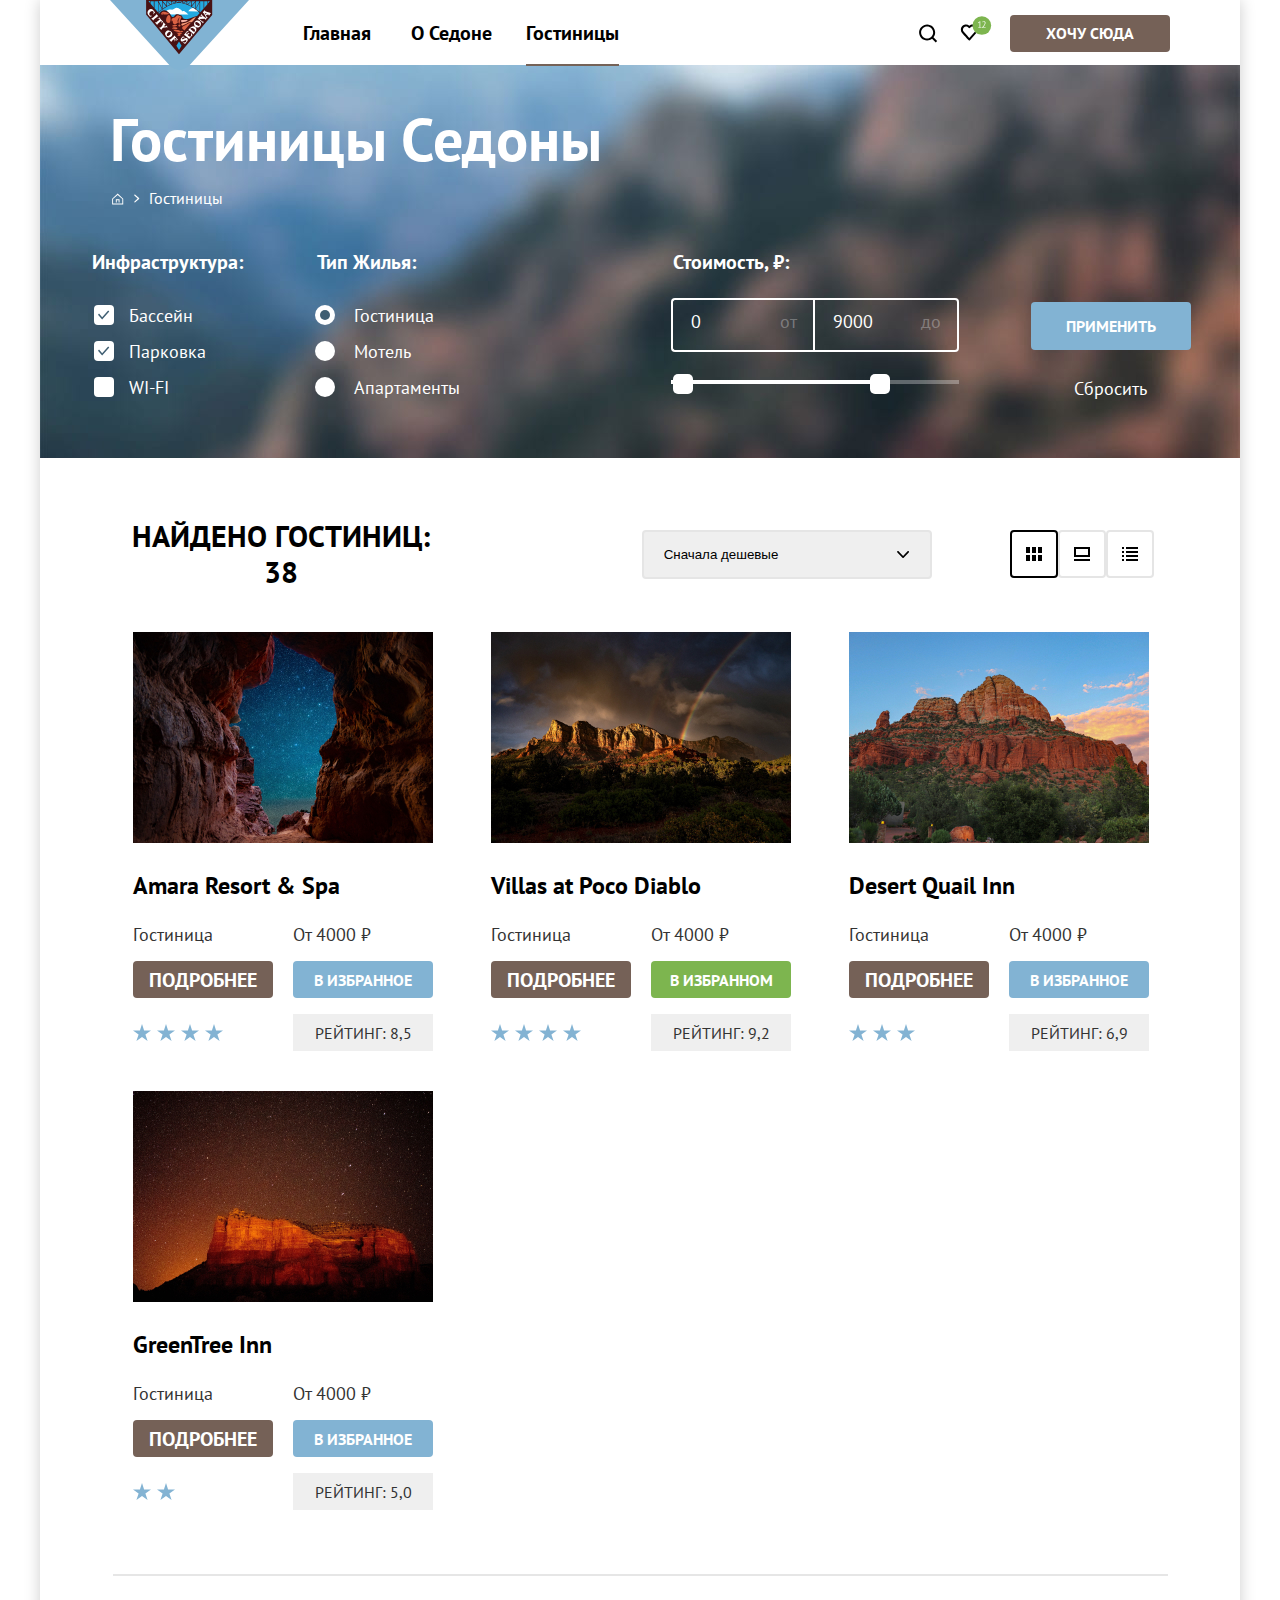
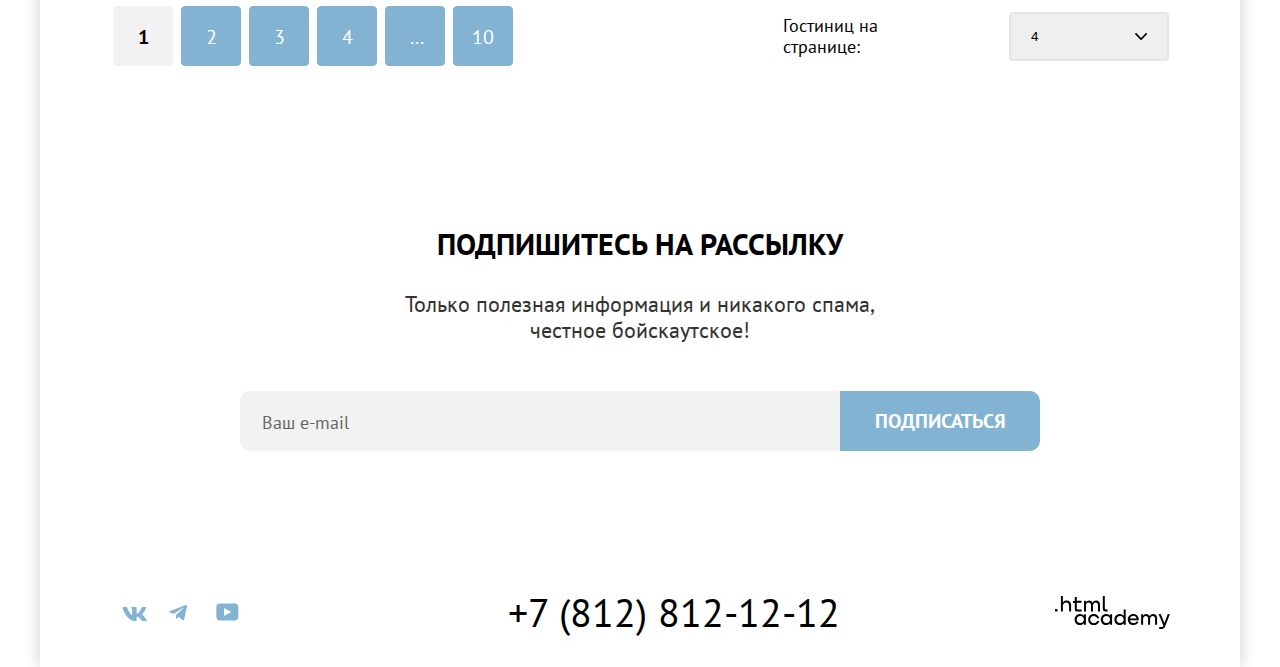
==== commit f53d6447: "Исправил путь файла" ====
--- a/catalog.html
+++ b/catalog.html
@@ -3,7 +3,7 @@
   <head>
     <meta charset="utf-8" />
     <title>HTML Academy: Седона</title>
-    <link rel="stylesheet" href="../styles/styles.css" />
+    <link rel="stylesheet" href="styles/styles.css" />
   </head>
   <body>
     <!--Хэдер-->
--- a/styles/styles.css
+++ b/styles/styles.css
@@ -151,7 +151,11 @@
   height: 100%;
 }
 
-.nav-item {
+/* .nav-item {
+  position: relative;
+} */
+
+nav-link {
   position: relative;
 }
 
@@ -159,19 +163,27 @@
   position: absolute;
   width: 100%;
   height: 2px;
-
-  border: 2px solid #756257;
+  top: 45px;
+
   background-color: #756257;
 
   content: "";
+}
+
+a.nav-link.link-active {
+  position: relative;
+}
+
+a.nav-link.link-active-cat {
+  position: relative;
 }
 
 .link-active-cat::before {
   position: absolute;
   width: 100%;
   height: 2px;
-
-  border: 2px solid #756257;
+  top: 44px;
+
   background-color: #756257;
 
   content: "";
@@ -2429,3 +2441,514 @@
 }
 
 /* Control tap end */
+
+/* Modal */
+.modal-container {
+  background: rgba(242, 242, 242, 0.8);
+
+  position: fixed;
+  top: 0;
+  left: 0;
+
+  width: 100%;
+  height: 100%;
+
+  display: flex;
+}
+
+.modal {
+  position: relative;
+  margin: auto;
+  padding: 70px;
+
+  background: #ffffff;
+}
+
+.modal-search {
+  min-width: 715px;
+  min-height: 561px;
+
+  box-shadow: 0 25px 50px rgba(0, 0, 0, 0.15);
+  border-radius: 30px;
+}
+
+.modal-flex-container {
+  min-width: 575px;
+  min-height: 230px;
+
+  display: flex;
+  flex-direction: column;
+  padding-top: 63px;
+}
+
+.arrival-date-container {
+  display: flex;
+}
+
+.departure-date-container {
+  display: flex;
+}
+
+.how-many-container {
+  min-width: 575px;
+  min-height: 50px;
+
+  display: flex;
+  justify-content: start;
+
+  position: relative;
+}
+
+/* Modal selector */
+
+.arrival-date {
+  min-width: 420px;
+  min-height: 50px;
+  padding: 15px 0 14px 19px;
+
+  background: #f2f2f2;
+  border-radius: 4px;
+
+  margin-left: 48px;
+  appearance: none;
+
+  background-image: url("../images/Vector-svg/calendar.svg");
+  background-repeat: no-repeat;
+  background-size: 15px 15px;
+  background-position: right 19px center;
+
+  font-family: "PT Sans";
+  font-style: normal;
+  font-weight: 400;
+  font-size: 18px;
+  line-height: 21px;
+}
+
+.departure-date {
+  min-width: 420px;
+  min-height: 50px;
+  padding: 15px 0 14px 19px;
+
+  background: #f2f2f2;
+  border-radius: 4px;
+
+  margin-left: 36px;
+  appearance: none;
+
+  background-image: url("../images/Vector-svg/calendar.svg");
+  background-repeat: no-repeat;
+  background-size: 15px 15px;
+  background-position: right 19px center;
+
+  font-family: "PT Sans";
+  font-style: normal;
+  font-weight: 400;
+  font-size: 18px;
+  line-height: 21px;
+}
+
+.how-many {
+  min-width: 133px;
+  min-height: 50px;
+  margin: 0 0 0 70px;
+  padding: 0;
+  /* padding: 15px 19px 14px 19px; */
+
+  background: #f2f2f2;
+  border-radius: 4px;
+  appearance: none;
+
+  position: relative;
+
+  display: flex;
+  justify-content: center;
+  align-items: center;
+  gap: 30px;
+}
+
+.how-many-young {
+  min-width: 133px;
+  min-height: 50px;
+  margin: 0 0 0 43px;
+  padding: 0;
+
+  background: #f2f2f2;
+  border-radius: 4px;
+
+  position: relative;
+
+  display: flex;
+  justify-content: center;
+  align-items: center;
+  gap: 30px;
+}
+
+select {
+  border: 0;
+}
+
+.how-many svg {
+  fill: #000000;
+}
+
+/* Modal selector end */
+
+/* Modal buttons */
+
+.modal-close-button {
+  position: absolute;
+  top: 59px;
+  right: 70px;
+
+  width: 54px;
+  height: 54px;
+  border-radius: 50%;
+  border: 0;
+
+  background: #f2f2f2;
+  cursor: pointer;
+}
+
+.close-button {
+  position: relative;
+  bottom: 6px;
+}
+
+.modal-info-button {
+  width: 25px;
+  height: 25px;
+  border-radius: 50%;
+  border: 0;
+
+  position: absolute;
+  background: #83b3d3;
+
+  right: 222px;
+  bottom: 190px;
+}
+
+.modal-button-search {
+  min-width: 575px;
+  min-height: 60px;
+
+  background: #83b3d3;
+  border-radius: 10px;
+  border: 0;
+
+  color: #ffffff;
+  font-family: "PT Sans";
+  font-style: normal;
+  font-weight: 700;
+  font-size: 20px;
+  line-height: 36px;
+  text-align: center;
+  text-transform: uppercase;
+
+  margin-top: 40px;
+}
+
+/* Modal buttons end*/
+
+/* Modal title / text */
+
+.modal-title {
+  font-family: "PT Sans";
+  font-style: normal;
+  font-weight: 700;
+  font-size: 30px;
+  line-height: 36px;
+  text-transform: uppercase;
+  color: #000000;
+
+  margin: 0;
+  padding: 0;
+}
+
+.select-description {
+  font-family: "PT Sans";
+  font-style: normal;
+  font-weight: 700;
+  font-size: 20px;
+  line-height: 26px;
+  align-items: center;
+  text-transform: capitalize;
+
+  margin: 0;
+  padding: 0;
+
+  display: flex;
+}
+
+.arrival-description {
+  font-family: "PT Sans";
+  font-style: normal;
+  font-weight: 400;
+  font-size: 16px;
+  line-height: 21px;
+  color: #ff5757;
+
+  padding: 0 0 11px 0;
+  margin: 0;
+  position: relative;
+  left: 162px;
+}
+
+.departure-description {
+  font-family: "PT Sans";
+  font-style: normal;
+  font-weight: 400;
+  font-size: 16px;
+  line-height: 21px;
+  color: #333333;
+
+  padding: 0 0 11px 0;
+  margin: 0;
+  position: relative;
+  left: 162px;
+
+  min-width: 420px;
+  min-height: 21px;
+}
+
+.select-how-many {
+  font-family: "PT Sans";
+  font-style: normal;
+  font-weight: 700;
+  font-size: 20px;
+  line-height: 26px;
+  color: #000000;
+
+  margin: 0;
+  padding: 0;
+
+  display: flex;
+  align-items: center;
+  min-width: 91px;
+  height: 50px;
+}
+
+.select-how-many-child {
+  font-family: "PT Sans";
+  font-style: normal;
+  font-weight: 700;
+  font-size: 20px;
+  line-height: 26px;
+  color: #000000;
+
+  margin: 0 0 0 56px;
+  padding: 0;
+
+  display: flex;
+  align-items: center;
+
+  min-width: 54px;
+  height: 50px;
+}
+
+/* Modal title / text end */
+
+/* Plus / Minus */
+
+.minus {
+  margin: 0 0 4px 0;
+}
+
+.minus-button {
+  background-color: rgba(0, 0, 0, 0);
+  border: 0;
+
+  width: 13px;
+  height: 13px;
+
+  margin: 0;
+  padding: 0;
+}
+
+.plus {
+  margin: 0 5px 0 0;
+}
+
+.plus-button {
+  background-color: rgba(0, 0, 0, 0);
+  border: 0;
+  margin: 0;
+  padding: 0;
+
+  width: 13px;
+  height: 13px;
+
+  /* position: absolute;
+  left: 105px;
+  top: 17px; */
+}
+/* Plus / Minus end */
+
+.number-persons {
+  font-family: "PT Sans";
+  font-style: normal;
+  font-weight: 400;
+  font-size: 18px;
+  line-height: 21px;
+}
+
+/* Tooltip */
+
+.tooltip {
+  border: none;
+
+  padding: 0;
+  margin: 0;
+  display: block;
+
+  background-color: #83b3d3;
+  background-size: 25px 25px;
+  border-radius: 50%;
+}
+
+.tooltip-icon {
+  width: 1px;
+  height: 9px;
+  color: #242424;
+  display: block;
+
+  position: relative;
+  left: 7.5px;
+  bottom: 5px;
+}
+
+.tooltip-toggle {
+  border: none;
+  background-color: transparent;
+  padding: 0;
+  margin: 0;
+  display: block;
+
+  width: 25px;
+  height: 25px;
+
+  /* background-color: rgba(0, 0, 0, 0); */
+}
+
+.tooltip-text {
+  background: #333333;
+  color: #ffffff;
+  font-family: "PT Sans";
+  font-style: normal;
+  font-weight: 400;
+  font-size: 16px;
+  line-height: 21px;
+  text-transform: none;
+  padding: 15px 18px 18px 22px;
+  border-radius: 10px;
+  min-width: 256px;
+  min-height: 143px;
+  position: absolute;
+  left: 6px;
+
+  margin-bottom: 6px;
+  margin-top: 15px;
+  transform: translateX(-50%);
+  z-index: 1;
+  display: none;
+}
+
+.tooltip {
+  position: absolute;
+  margin-top: 4px;
+  margin-left: 2px;
+  width: 16px;
+  height: 16px;
+
+  left: 405px;
+  top: 14px;
+
+  /* background-image: url("../images/Vector-svg/info-but.svg");
+  background-repeat: no-repeat;
+  background-size: 1px 9px; */
+}
+/* Tooltip tap */
+
+.tooltip-toggle:hover + .tooltip-text,
+.tooltip-toggle:focus + .tooltip-text {
+  display: block;
+}
+
+.tooltip-text:after {
+  content: "";
+  background-image: url("../images/Vector-svg/triangle.svg");
+  background-size: 19px 9px;
+  width: 14px;
+  height: 6px;
+  position: absolute;
+  bottom: 100%;
+  left: 0;
+  right: 0;
+  margin-left: auto;
+  margin-right: auto;
+}
+
+/* Modal button tap */
+
+.modal-button-search:hover {
+  background: #68a2ca;
+  border-radius: 10px;
+  color: #ffffff;
+}
+
+.modal-button-search:focus {
+  background: #68a2ca;
+  border: 3px solid #756257;
+  border-radius: 10px;
+}
+
+.modal-button-search:active {
+  background: #68a2ca;
+  border-radius: 10px;
+  color: #ffffff;
+  opacity: 0.3;
+}
+/* Mpdal button tap end */
+
+/* Modal close button */
+
+.modal-close-button:hover {
+  background: #e6e6e6;
+}
+
+.modal-close-button:focus {
+  background: #e6e6e6;
+  border: 3px solid #83b3d3;
+}
+
+.modal-close-button:active {
+  background: #e6e6e6;
+  fill: #000000;
+  opacity: 0.3;
+}
+
+.button-us svg:hover {
+  fill: #000000;
+}
+
+/* Modal close button end */
+
+/* Choise date */
+
+.arrival-date:hover {
+  background: #e6e6e6;
+  border-radius: 4px;
+}
+
+.arrival-date:focus {
+  background: #e6e6e6;
+  border: 3px solid #83b3d3;
+  border-radius: 4px;
+}
+
+.arrival-date:active {
+  background: #ffffff;
+  border: 2px solid #000000;
+  border-radius: 4px;
+}
+
+/* Choise date end */
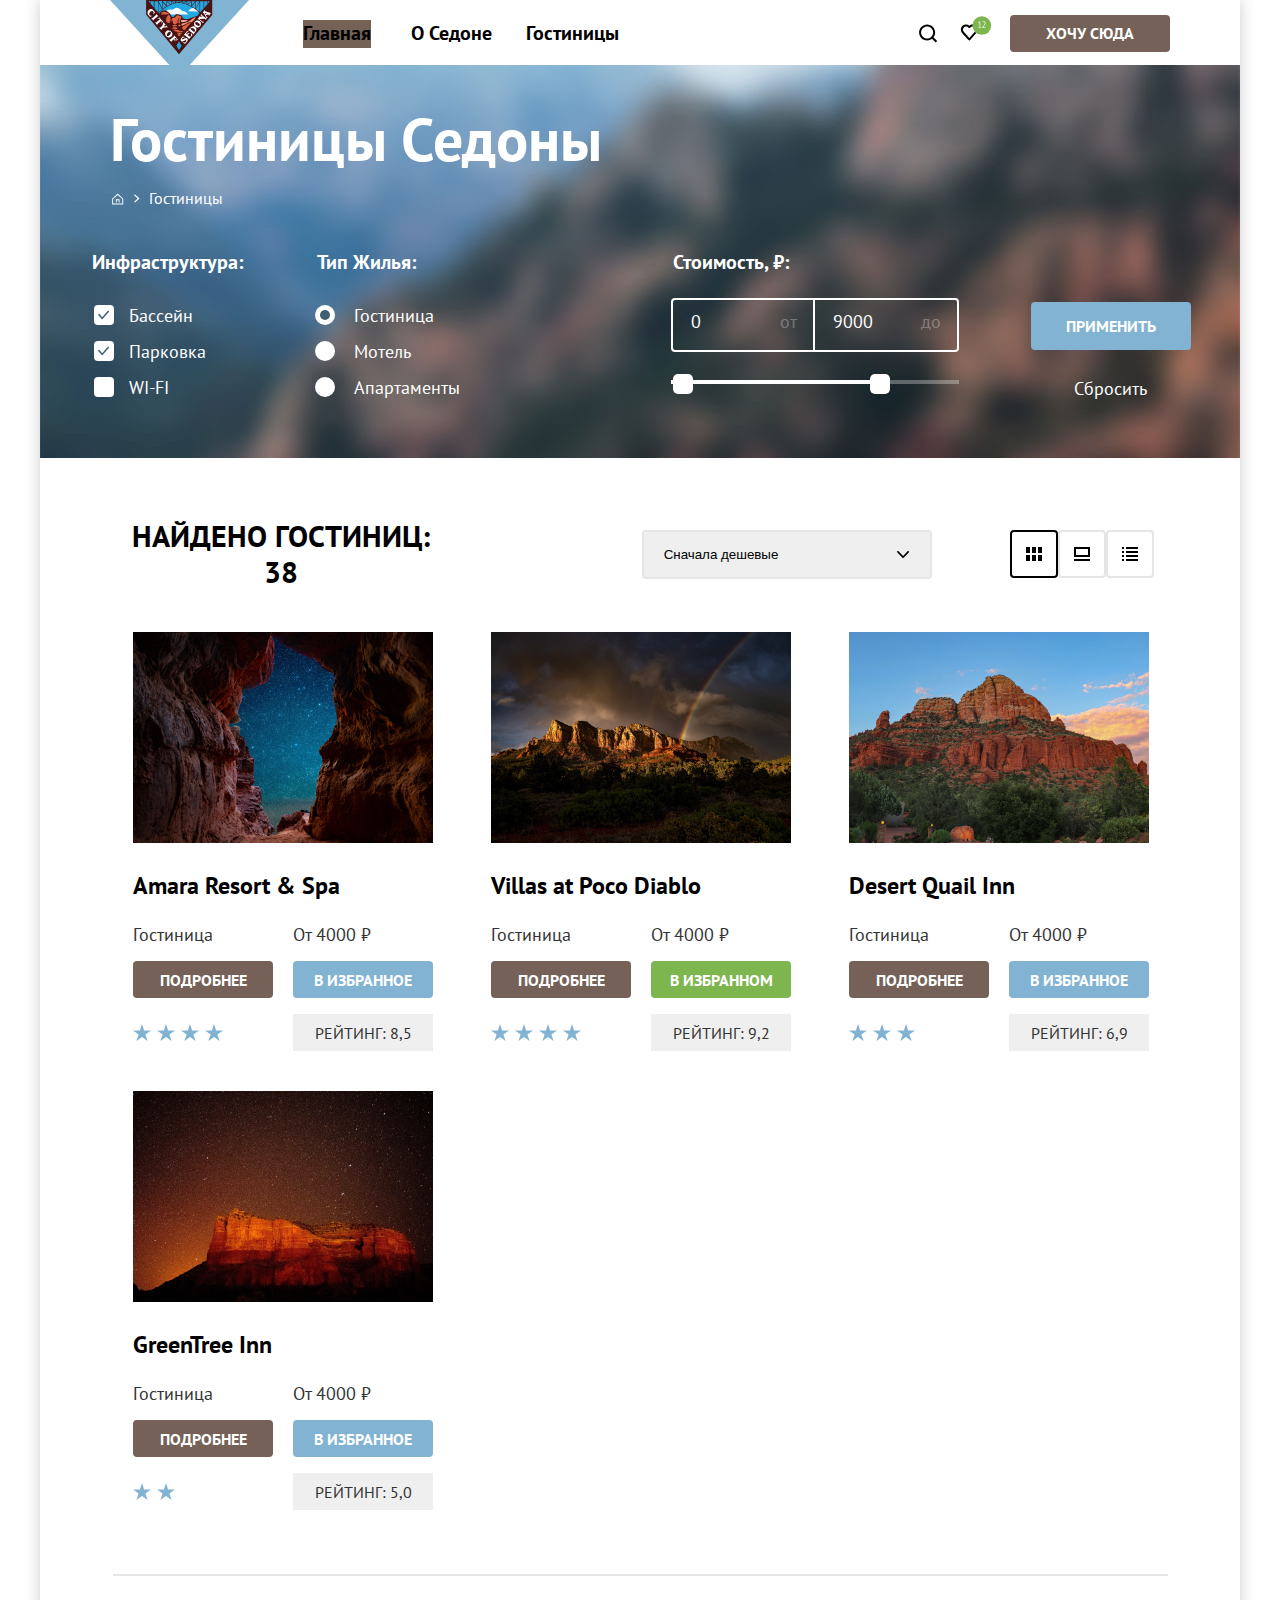
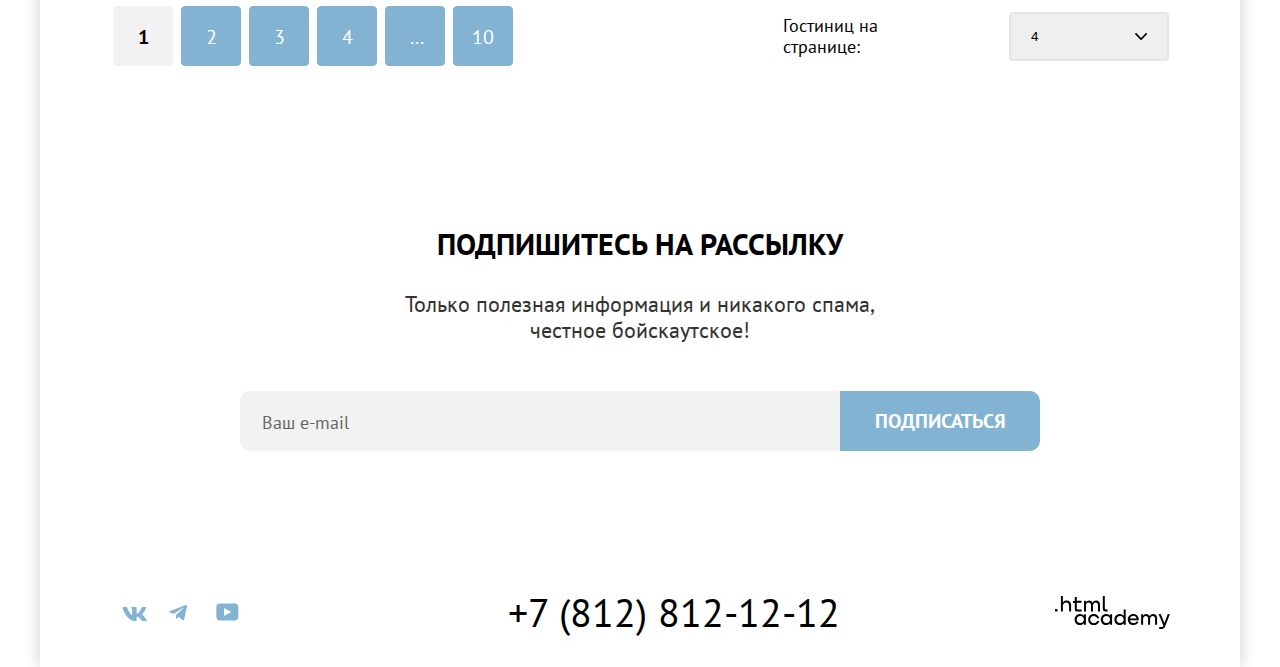
==== commit 445b508f: "Исправил навигацию" ====
--- a/catalog.html
+++ b/catalog.html
@@ -14,7 +14,7 @@
           <a href="/" class="logo-link">
             <img
               class="logo-image"
-              src="../images/Vector-svg/logo.svg"
+              src="images/Vector-svg/logo.svg"
               width="139"
               height="70"
               alt="Логотип Седоны."
@@ -363,7 +363,7 @@
               <a class="product-card-link" href="#">
                 <img
                   class="product-card-image"
-                  src="../images/catalog/hotel-1-1.jpg"
+                  src="images/catalog/hotel-1-1.jpg"
                   width="300"
                   height="211"
                   alt="Фотография отеля Amara Resort & Spa."
@@ -374,9 +374,7 @@
               <div class="product-card-content">
                 <span class="product-card-hotel">Гостиница</span>
                 <span class="product-card-price">От 4000 ₽</span>
-                <a
-                  class="product-card-button-detailed button-standart brown-button"
-                  href="#"
+                <a class="product-card-button-detailed button-standart" href="#"
                   >Подробнее</a
                 >
                 <button
@@ -452,7 +450,7 @@
               <a class="product-card-link" href="#">
                 <img
                   class="product-card-image"
-                  src="../images/catalog/hotel-1-2.jpg"
+                  src="images/catalog/hotel-1-2.jpg"
                   width="300"
                   height="211"
                   alt="Фотография отеля Villas at Poco Diablo."
@@ -462,9 +460,7 @@
               <div class="product-card-content">
                 <span class="product-card-hotel">Гостиница</span>
                 <span class="product-card-price">От 4000 ₽</span>
-                <a
-                  class="product-card-button-detailed button-standart brown-button"
-                  href="#"
+                <a class="product-card-button-detailed button-standart" href="#"
                   >Подробнее</a
                 >
                 <button
@@ -543,7 +539,7 @@
               <a class="product-card-link" href="#">
                 <img
                   class="product-card-image"
-                  src="../images/catalog/hotel-1-3.jpg"
+                  src="images/catalog/hotel-1-3.jpg"
                   width="300"
                   height="211"
                   alt="Фотография отеля Desert Quail Inn."
@@ -553,9 +549,7 @@
               <div class="product-card-content">
                 <span class="product-card-hotel">Гостиница</span>
                 <span class="product-card-price">От 4000 ₽</span>
-                <a
-                  class="product-card-button-detailed button-standart brown-button"
-                  href="#"
+                <a class="product-card-button-detailed button-standart" href="#"
                   >Подробнее</a
                 >
                 <button
@@ -618,7 +612,7 @@
               <a class="product-card-link" href="#">
                 <img
                   class="product-card-image"
-                  src="../images/catalog/hotel-1.jpg"
+                  src="images/catalog/hotel-1.jpg"
                   width="300"
                   height="211"
                   alt="Фотография отеля GreenTree Inn."
@@ -628,9 +622,7 @@
               <div class="product-card-content">
                 <span class="product-card-hotel">Гостиница</span>
                 <span class="product-card-price">От 4000 ₽</span>
-                <a
-                  class="product-card-button-detailed button-standart brown-button"
-                  href="#"
+                <a class="product-card-button-detailed button-standart" href="#"
                   >Подробнее</a
                 >
                 <button
--- a/styles/styles.css
+++ b/styles/styles.css
@@ -123,7 +123,7 @@
 
 .nav-list-menu {
   min-width: 460px;
-  height: 65px;
+  min-height: 65px;
 }
 
 .nav-list-user {
@@ -170,15 +170,24 @@
   content: "";
 }
 
-a.nav-link.link-active {
+a.nav-link {
   position: relative;
+}
+
+.nav-link-active {
+  position: absolute;
+  width: 100%;
+  height: 2px;
+
+  border-bottom: 2px solid #756257;
+  background-color: #756257;
 }
 
 a.nav-link.link-active-cat {
   position: relative;
 }
 
-.link-active-cat::before {
+/* .link-active-cat::before {
   position: absolute;
   width: 100%;
   height: 2px;
@@ -187,7 +196,7 @@
   background-color: #756257;
 
   content: "";
-}
+} */
 
 .nav-icon {
   width: 44px;
@@ -835,6 +844,8 @@
   min-height: 120px;
   margin: 0 auto;
 
+  -webkit-box-shadow: 0 0 15px rgba(0, 0, 0, 0.2);
+
   box-shadow: 0 0 15px rgba(0, 0, 0, 0.2);
 }
 
@@ -910,7 +921,11 @@
 }
 
 .academy-logotype {
-  display: flex;
+  display: -webkit-box;
+  display: -ms-flexbox;
+  display: flex;
+  -webkit-box-align: center;
+  -ms-flex-align: center;
   align-items: center;
 }
 
@@ -1090,8 +1105,12 @@
   color: #ffffff;
   border: 0;
 
+  display: -ms-grid;
+
   display: grid;
+  -ms-grid-row-align: center;
   align-self: center;
+  -ms-grid-column-align: center;
   justify-self: center;
 
   background-color: rgba(28, 28, 28, 0);
@@ -1105,6 +1124,10 @@
   height: 21px;
 
   position: relative;
+
+  display: -webkit-box;
+
+  display: -ms-flexbox;
 
   display: flex;
   gap: 19px;
@@ -1125,8 +1148,16 @@
   background: #ffffff;
   border-radius: 4px;
 
-  display: flex;
+  display: -webkit-box;
+
+  display: -ms-flexbox;
+
+  display: flex;
+  -webkit-box-pack: center;
+  -ms-flex-pack: center;
   justify-content: center;
+  -webkit-box-align: center;
+  -ms-flex-align: center;
   align-items: center;
 }
 
@@ -1331,6 +1362,13 @@
 .range-slider {
   margin: 0;
   width: 100%;
+  background-image: -o-linear-gradient(
+    left,
+    rgba(255, 255, 255, 0.3) var(--first-val),
+    #fff var(--first-val),
+    #fff var(--second-val),
+    rgba(255, 255, 255, 0.3) var(--second-val)
+  );
   background-image: -webkit-gradient(
     linear,
     left top,
@@ -1339,13 +1377,6 @@
     color-stop(#fff),
     color-stop(#fff),
     to(rgba(255, 255, 255, 0.3))
-  );
-  background-image: -o-linear-gradient(
-    left,
-    rgba(255, 255, 255, 0.3) var(--first-val),
-    #fff var(--first-val),
-    #fff var(--second-val),
-    rgba(255, 255, 255, 0.3) var(--second-val)
   );
   background-image: linear-gradient(
     to right,
@@ -1455,6 +1486,10 @@
   margin: 0;
   padding: 0;
 
+  display: -webkit-box;
+
+  display: -ms-flexbox;
+
   display: flex;
 }
 
@@ -1476,8 +1511,15 @@
 
   list-style: none;
 
-  display: flex;
+  display: -webkit-box;
+
+  display: -ms-flexbox;
+
+  display: flex;
+  -webkit-box-align: center;
+  -ms-flex-align: center;
   align-items: center;
+  -ms-flex-line-pack: center;
   align-content: center;
   /* gap: 10px; */
 }
@@ -1493,7 +1535,12 @@
   background-repeat: no-repeat;
   background-position: center;
 
-  display: flex;
+  display: -webkit-box;
+
+  display: -ms-flexbox;
+
+  display: flex;
+  -ms-flex-line-pack: center;
   align-content: center;
 }
 
@@ -1530,8 +1577,16 @@
   width: 25px;
   height: 21px;
 
-  display: flex;
+  display: -webkit-box;
+
+  display: -ms-flexbox;
+
+  display: flex;
+  -webkit-box-align: center;
+  -ms-flex-align: center;
   align-items: center;
+  -webkit-box-pack: center;
+  -ms-flex-pack: center;
   justify-content: center;
 }
 
@@ -1587,6 +1642,8 @@
   background-image: url("../images/Vector-svg/select-arrov.svg");
   background-repeat: no-repeat;
   background-position: right 21px center;
+  -webkit-appearance: none;
+  -moz-appearance: none;
   appearance: none;
 }
 
@@ -1620,6 +1677,8 @@
   background-image: url("../images/Vector-svg/select-arrov.svg");
   background-repeat: no-repeat;
   background-position: right 20px center;
+  -webkit-appearance: none;
+  -moz-appearance: none;
   appearance: none;
 }
 
@@ -1750,7 +1809,9 @@
   border: 0;
   /* -webkit-filter: drop-shadow(0 4px 4px rgba(0, 0, 0, 0.25));
   filter: drop-shadow(0 4px 4px rgba(0, 0, 0, 0.25)); */
+  font-weight: 700;
   font-size: 16px;
+  line-height: 20px;
 }
 
 .product-card-rating {
@@ -1857,7 +1918,11 @@
 }
 
 .hotel-rait-stars {
-  display: flex;
+  display: -webkit-box;
+  display: -ms-flexbox;
+  display: flex;
+  -ms-flex-item-align: center;
+  -ms-grid-row-align: center;
   align-self: center;
 }
 
@@ -2321,9 +2386,6 @@
 
 /* Social Media Buttons tap */
 
-.footer-social-vk:hover {
-}
-
 /* Social Media Buttons tap end*/
 
 /* Button Reset tap */
@@ -2354,6 +2416,58 @@
 /* Button Reset tap end */
 
 /* Subscridbe placeholder */
+
+input::-webkit-input-placeholder {
+  color: #000000;
+  font-family: "PT Sans";
+  font-style: normal;
+  font-weight: 400;
+  font-size: 18px;
+  line-height: 21px;
+
+  opacity: 0.6;
+
+  padding-left: 22px;
+}
+
+input::-moz-placeholder {
+  color: #000000;
+  font-family: "PT Sans";
+  font-style: normal;
+  font-weight: 400;
+  font-size: 18px;
+  line-height: 21px;
+
+  opacity: 0.6;
+
+  padding-left: 22px;
+}
+
+input:-ms-input-placeholder {
+  color: #000000;
+  font-family: "PT Sans";
+  font-style: normal;
+  font-weight: 400;
+  font-size: 18px;
+  line-height: 21px;
+
+  opacity: 0.6;
+
+  padding-left: 22px;
+}
+
+input::-ms-input-placeholder {
+  color: #000000;
+  font-family: "PT Sans";
+  font-style: normal;
+  font-weight: 400;
+  font-size: 18px;
+  line-height: 21px;
+
+  opacity: 0.6;
+
+  padding-left: 22px;
+}
 
 input::placeholder {
   color: #000000;
@@ -2370,6 +2484,21 @@
 
 /* Subscribe placeholder */
 
+/* Nav link tap */
+
+.nav-link:hover {
+  color: #615048;
+}
+
+.nav-link:focus {
+  color: #615048;
+}
+
+.nav-link:active {
+  color: #756157;
+}
+/* Nav tap end */
+
 /* Control tap */
 
 .control:hover .control-mark {
@@ -2414,8 +2543,16 @@
   position: absolute;
   background: #ffffff;
 
-  display: flex;
+  display: -webkit-box;
+
+  display: -ms-flexbox;
+
+  display: flex;
+  -webkit-box-pack: center;
+  -ms-flex-pack: center;
   justify-content: center;
+  -webkit-box-align: center;
+  -ms-flex-align: center;
   align-items: center;
 }
 
@@ -2453,6 +2590,10 @@
   width: 100%;
   height: 100%;
 
+  display: -webkit-box;
+
+  display: -ms-flexbox;
+
   display: flex;
 }
 
@@ -2465,27 +2606,40 @@
 }
 
 .modal-search {
-  min-width: 715px;
+  width: 715px;
   min-height: 561px;
+
+  -webkit-box-shadow: 0 25px 50px rgba(0, 0, 0, 0.15);
 
   box-shadow: 0 25px 50px rgba(0, 0, 0, 0.15);
   border-radius: 30px;
 }
 
 .modal-flex-container {
-  min-width: 575px;
+  width: 575px;
   min-height: 230px;
 
-  display: flex;
+  display: -webkit-box;
+
+  display: -ms-flexbox;
+
+  display: flex;
+  -webkit-box-orient: vertical;
+  -webkit-box-direction: normal;
+  -ms-flex-direction: column;
   flex-direction: column;
   padding-top: 63px;
 }
 
 .arrival-date-container {
+  display: -webkit-box;
+  display: -ms-flexbox;
   display: flex;
 }
 
 .departure-date-container {
+  display: -webkit-box;
+  display: -ms-flexbox;
   display: flex;
 }
 
@@ -2493,7 +2647,13 @@
   min-width: 575px;
   min-height: 50px;
 
-  display: flex;
+  display: -webkit-box;
+
+  display: -ms-flexbox;
+
+  display: flex;
+  -webkit-box-pack: start;
+  -ms-flex-pack: start;
   justify-content: start;
 
   position: relative;
@@ -2510,6 +2670,8 @@
   border-radius: 4px;
 
   margin-left: 48px;
+  -webkit-appearance: none;
+  -moz-appearance: none;
   appearance: none;
 
   background-image: url("../images/Vector-svg/calendar.svg");
@@ -2525,7 +2687,7 @@
 }
 
 .departure-date {
-  min-width: 420px;
+  width: 420px;
   min-height: 50px;
   padding: 15px 0 14px 19px;
 
@@ -2533,6 +2695,8 @@
   border-radius: 4px;
 
   margin-left: 36px;
+  -webkit-appearance: none;
+  -moz-appearance: none;
   appearance: none;
 
   background-image: url("../images/Vector-svg/calendar.svg");
@@ -2556,12 +2720,22 @@
 
   background: #f2f2f2;
   border-radius: 4px;
+  -webkit-appearance: none;
+  -moz-appearance: none;
   appearance: none;
 
   position: relative;
 
-  display: flex;
+  display: -webkit-box;
+
+  display: -ms-flexbox;
+
+  display: flex;
+  -webkit-box-pack: center;
+  -ms-flex-pack: center;
   justify-content: center;
+  -webkit-box-align: center;
+  -ms-flex-align: center;
   align-items: center;
   gap: 30px;
 }
@@ -2577,8 +2751,16 @@
 
   position: relative;
 
-  display: flex;
+  display: -webkit-box;
+
+  display: -ms-flexbox;
+
+  display: flex;
+  -webkit-box-pack: center;
+  -ms-flex-pack: center;
   justify-content: center;
+  -webkit-box-align: center;
+  -ms-flex-align: center;
   align-items: center;
   gap: 30px;
 }
@@ -2670,11 +2852,17 @@
   font-weight: 700;
   font-size: 20px;
   line-height: 26px;
+  -webkit-box-align: center;
+  -ms-flex-align: center;
   align-items: center;
   text-transform: capitalize;
 
   margin: 0;
   padding: 0;
+
+  display: -webkit-box;
+
+  display: -ms-flexbox;
 
   display: flex;
 }
@@ -2687,10 +2875,21 @@
   line-height: 21px;
   color: #ff5757;
 
+  width: 420px;
+  min-height: 29px;
+
   padding: 0 0 11px 0;
   margin: 0;
   position: relative;
   left: 162px;
+
+  display: -webkit-box;
+
+  display: -ms-flexbox;
+
+  display: flex;
+  -ms-flex-wrap: wrap;
+  flex-wrap: wrap;
 }
 
 .departure-description {
@@ -2721,7 +2920,13 @@
   margin: 0;
   padding: 0;
 
-  display: flex;
+  display: -webkit-box;
+
+  display: -ms-flexbox;
+
+  display: flex;
+  -webkit-box-align: center;
+  -ms-flex-align: center;
   align-items: center;
   min-width: 91px;
   height: 50px;
@@ -2738,7 +2943,13 @@
   margin: 0 0 0 56px;
   padding: 0;
 
-  display: flex;
+  display: -webkit-box;
+
+  display: -ms-flexbox;
+
+  display: flex;
+  -webkit-box-align: center;
+  -ms-flex-align: center;
   align-items: center;
 
   min-width: 54px;
@@ -2847,6 +3058,8 @@
 
   margin-bottom: 6px;
   margin-top: 15px;
+  -webkit-transform: translateX(-50%);
+  -ms-transform: translateX(-50%);
   transform: translateX(-50%);
   z-index: 1;
   display: none;
@@ -2952,3 +3165,9 @@
 }
 
 /* Choise date end */
+
+/* Modal container close */
+
+.modal-container-close {
+  display: none;
+}
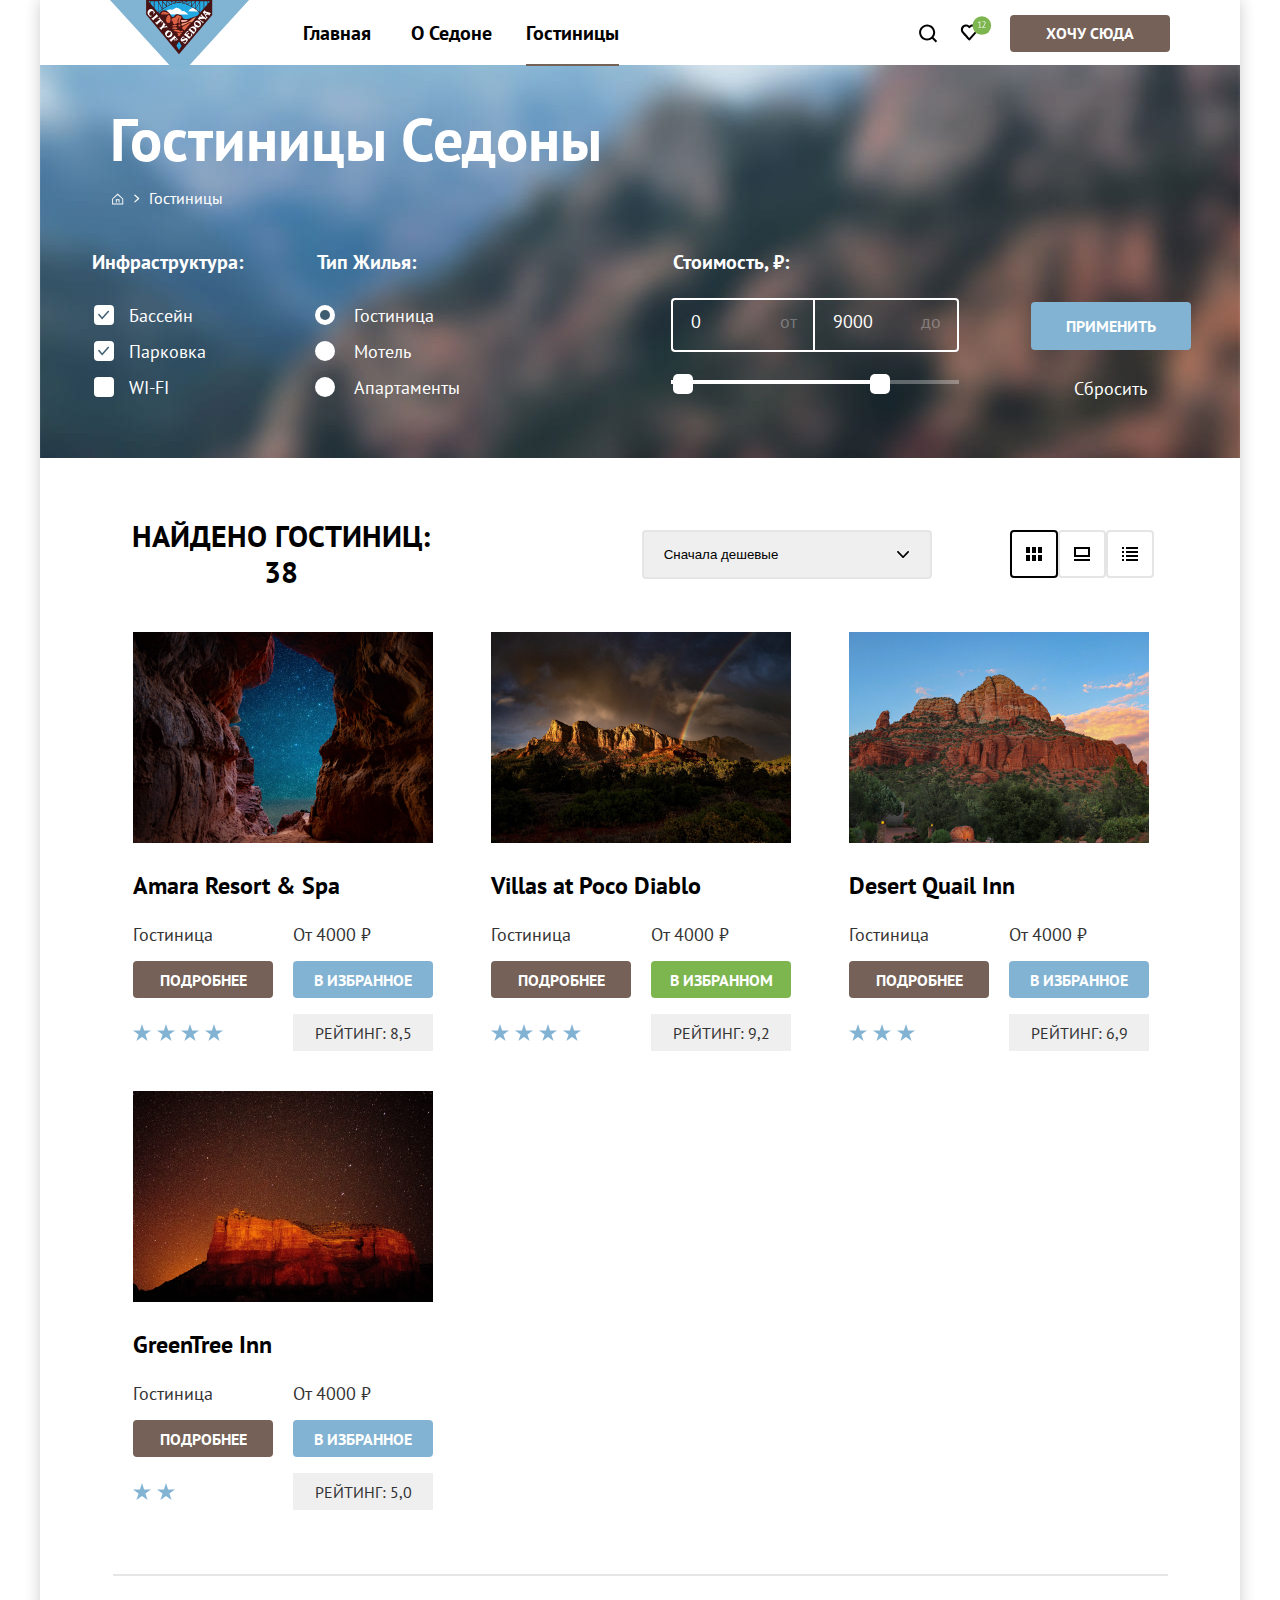
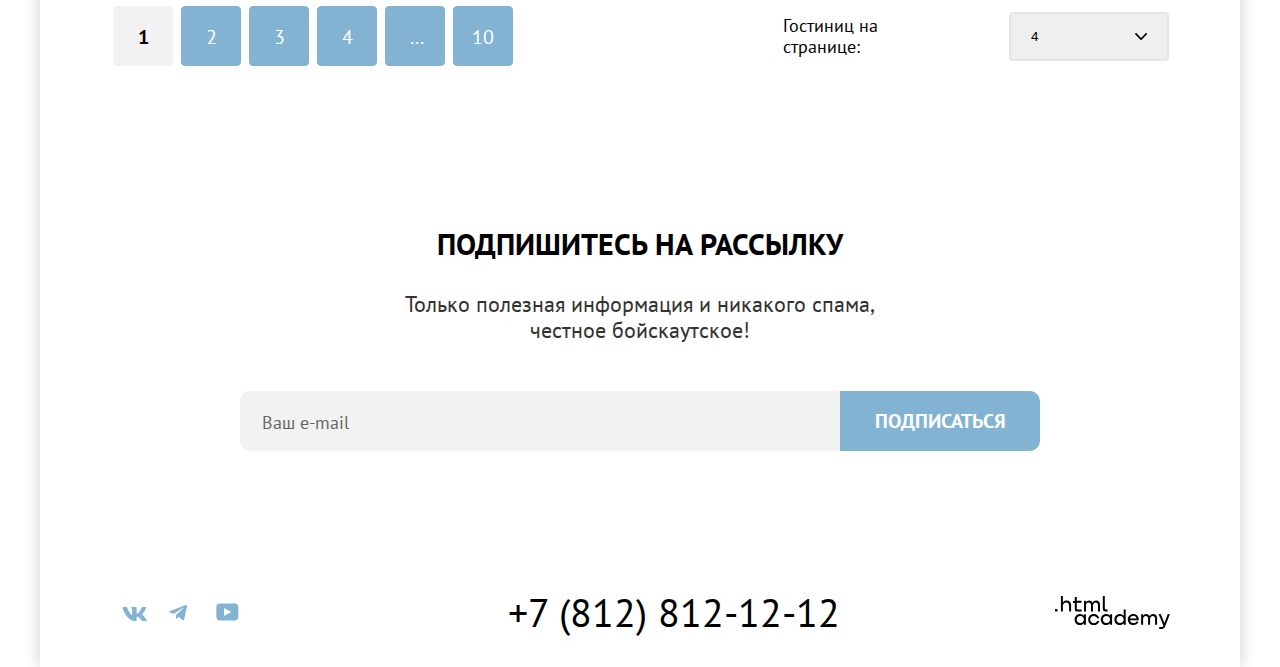
==== commit f08649f4: "Правки положения элементов" ====
--- a/catalog.html
+++ b/catalog.html
@@ -22,7 +22,7 @@
           </a>
           <ul class="list nav-list nav-list-menu">
             <li class="nav-item item-first">
-              <a class="nav-link nav-link-active" href="index.html">Главная</a>
+              <a class="nav-link" href="index.html">Главная</a>
             </li>
             <li class="nav-item">
               <a class="nav-link" href="#">О Седоне</a>
--- a/styles/styles.css
+++ b/styles/styles.css
@@ -180,14 +180,14 @@
   height: 2px;
 
   border-bottom: 2px solid #756257;
-  background-color: #756257;
+  /* background-color: #756257; */
 }
 
 a.nav-link.link-active-cat {
   position: relative;
 }
 
-/* .link-active-cat::before {
+.link-active-cat::before {
   position: absolute;
   width: 100%;
   height: 2px;
@@ -196,7 +196,7 @@
   background-color: #756257;
 
   content: "";
-} */
+}
 
 .nav-icon {
   width: 44px;
@@ -272,8 +272,8 @@
   justify-content: center;
   width: 100%;
   min-height: 485px;
-  background-image: url("/images/Vector-svg/divider.svg"),
-    url("/images/index/index-background.jpg");
+  background-image: url("../images/Vector-svg/divider.svg"),
+    url("../images/index/index-background.jpg");
   background-repeat: no-repeat;
   background-position: 50% 100%, 100% 50%;
 }
@@ -2687,7 +2687,7 @@
 }
 
 .departure-date {
-  width: 420px;
+  min-width: 420px;
   min-height: 50px;
   padding: 15px 0 14px 19px;
 
@@ -2714,7 +2714,7 @@
 .how-many {
   min-width: 133px;
   min-height: 50px;
-  margin: 0 0 0 70px;
+  margin: 0 0 0 64px;
   padding: 0;
   /* padding: 15px 19px 14px 19px; */
 
@@ -3057,7 +3057,7 @@
   left: 6px;
 
   margin-bottom: 6px;
-  margin-top: 15px;
+  /* margin-top: 15px; */
   -webkit-transform: translateX(-50%);
   -ms-transform: translateX(-50%);
   transform: translateX(-50%);
